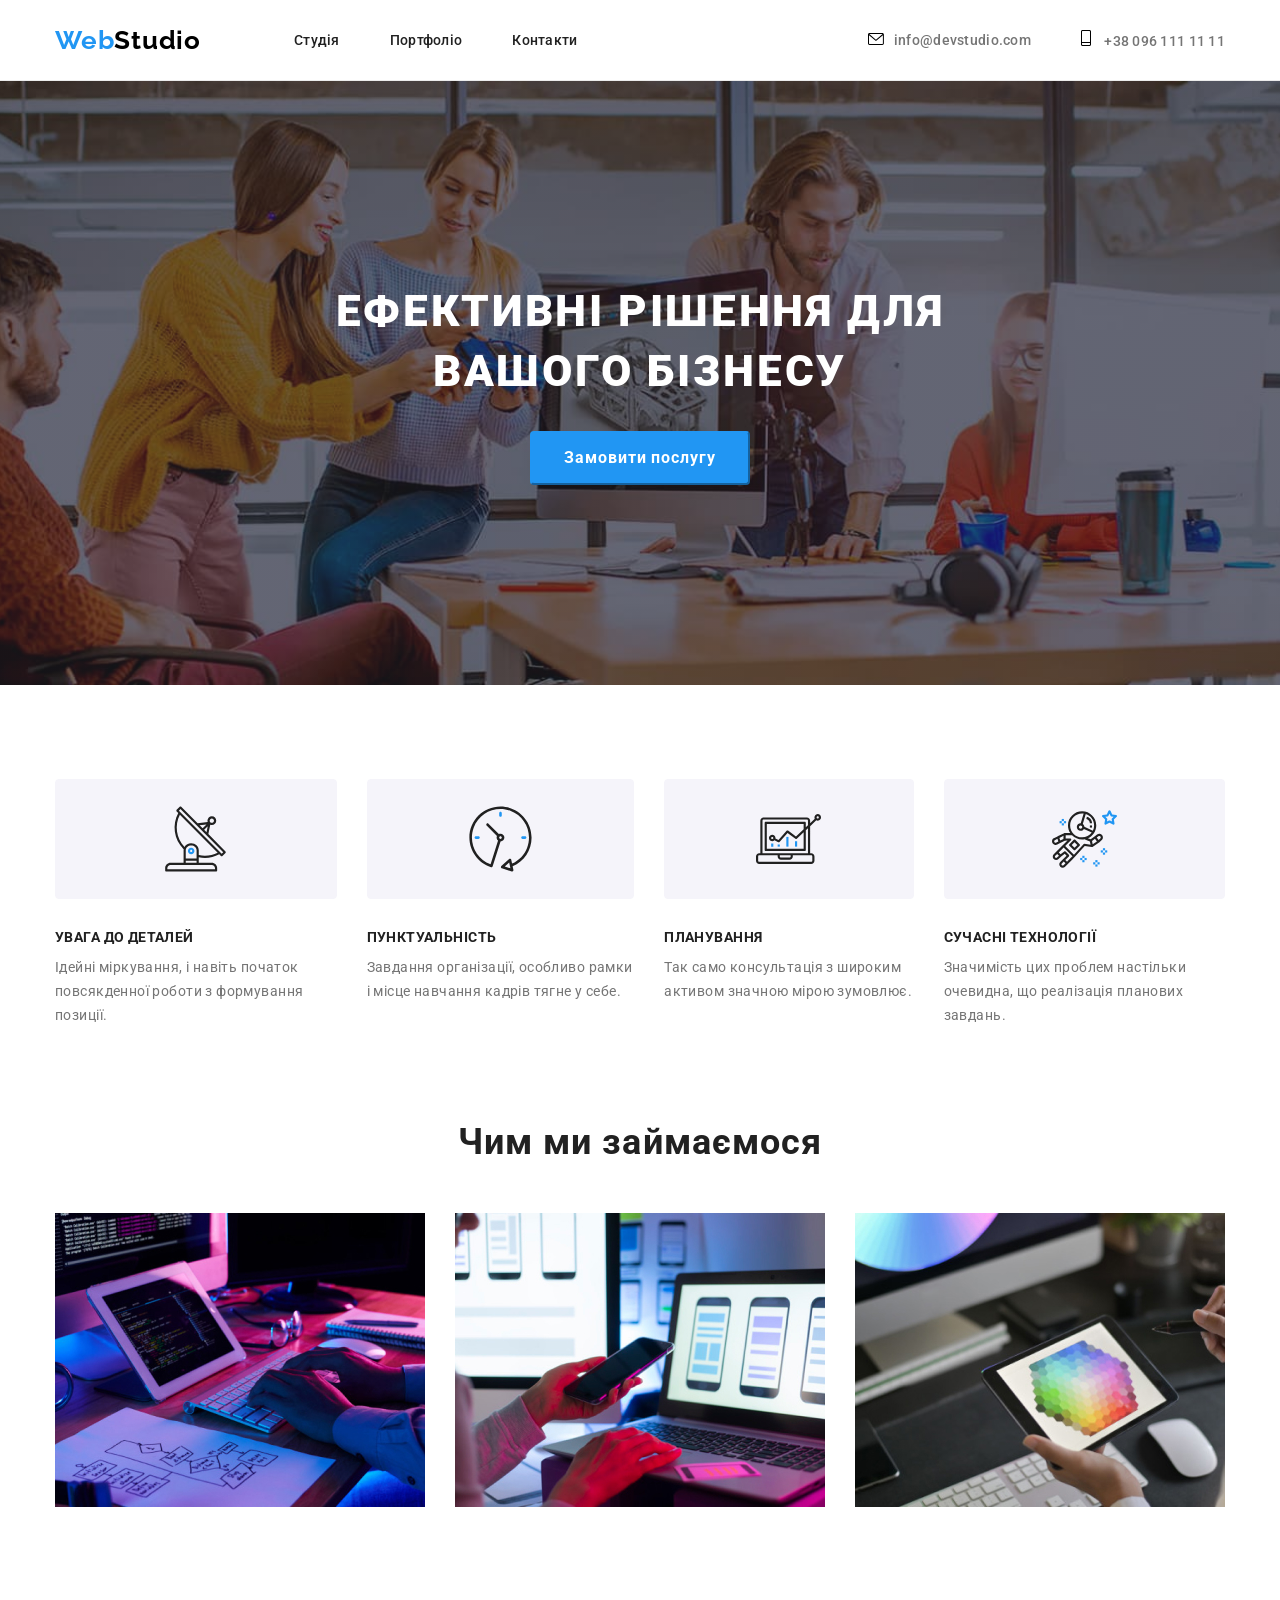
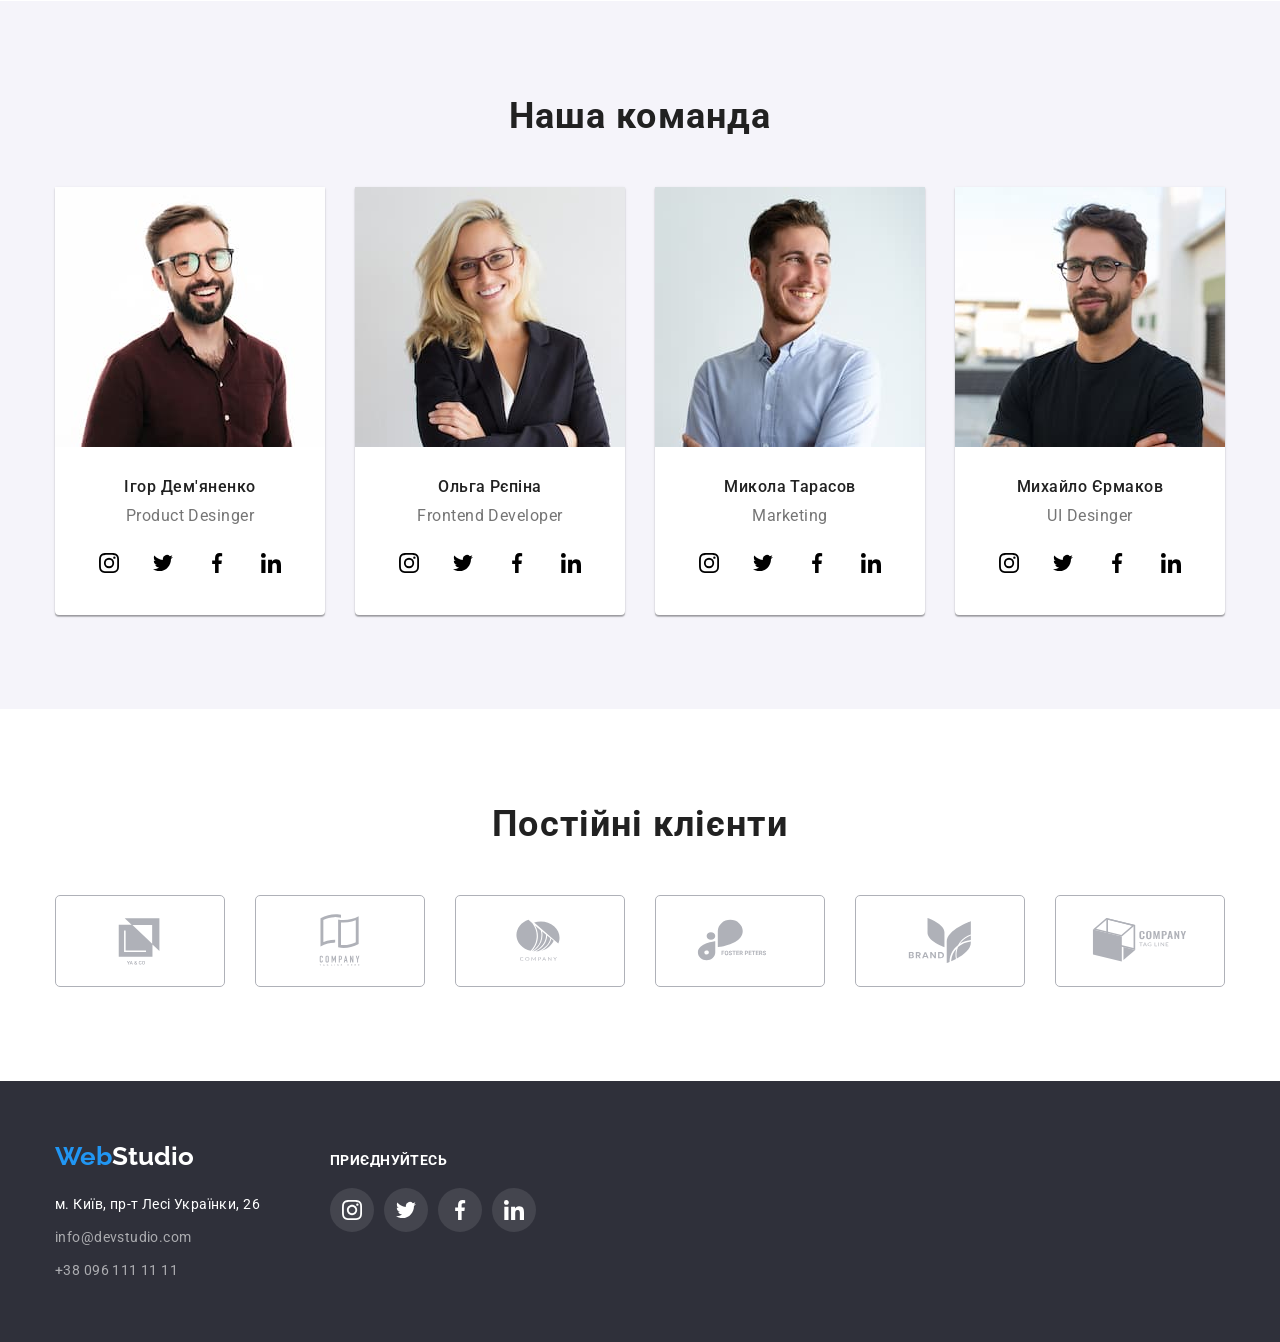
==== index.html @ 2a54b980 "goit-markup-hw-04" ====
<!DOCTYPE html>
<html lang="uk">
  <head>
    <meta charset="UTF-8" />
    <meta http-equiv="X-UA-Compatible" content="IE=edge" />
    <meta name="viewport" content="width=device-width, initial-scale=1.0" />
    <title>WebStudio</title>
    <link
      rel="stylesheet"
      href="https://cdnjs.cloudflare.com/ajax/libs/modern-normalize/1.1.0/modern-normalize.min.css"
    />
    <link rel="stylesheet" href="./css/styles.css" />
    <link rel="preconnect" href="https://fonts.googleapis.com" />
    <link rel="preconnect" href="https://fonts.gstatic.com" crossorigin />
    <link rel="preconnect" href="https://fonts.googleapis.com" />
    <link rel="preconnect" href="https://fonts.gstatic.com" crossorigin />
    <link
      href="https://fonts.googleapis.com/css2?family=Raleway:wght@700&display=swap"
      rel="stylesheet"
    />
    <link
      href="https://fonts.googleapis.com/css2?family=Roboto:wght@400;500;700;900&display=swap"
      rel="stylesheet"
    />
  </head>
  <body class="body-idx">
    <header class="header">
      <div class="container header-container">
        <nav class="flex-content">
          <!--Header-->
          <a href="./index.html" lang="en" class="webstudio">
            <span style="color: #2196f3">Web</span
            ><span style="color: black">Studio</span>
          </a>
          <ul class="header-menu">
            <li>
              <a href="./index.html" class="navigation"> Студія </a>
            </li>
            <li>
              <a href="./portfolio.html" class="navigation"> Портфоліо </a>
            </li>

            <li>
              <a href="#" class="navigation"> Контакти </a>
            </li>
          </ul>
        </nav>
        <ul class="header-address">
          <li >
            <a href="meilto:info@devstudio.com" class="navigation-address-mail">               
              <svg class="icon-nav-mail" width="16" height="12">
                <use href="./images/icons.svg#icon-envelope">
                </use>
              </svg>info@devstudio.com</a>
          </li>
          <li >
            <a href="tel:+380961111111" class="navigation-address-phone"
              > <svg class="icon-nav-phone" width="10" height="16">
                <use href="./images/icons.svg#icon-Vector">
                </use>
              </svg>
              +38 096 111 11 11</a
            >
          </li>
        </ul>
      </div>
    </header>

    <main>
      <!--Main-->

      <section class="section-main">
        <div class="container">
          <h1 class="hero-title">ЕФЕКТИВНІ РІШЕННЯ ДЛЯ ВАШОГО БІЗНЕСУ</h1>
          <button type="button" class="button">Замовити послугу</button>
        </div>
      </section>

      <section class="section-flex">
        <div class="container">
          <h2 style="display: none">Переваги</h2>
          <ul class="main-menu">
            <li>
              <div class="advances-link" > 
                <svg class="advances-item" width="65px" height="70px" >
                <use href="./images/icons.svg#icon-antenna-1">
                </use>
              </svg>
            </div> 
              <h3 class="section-title">УВАГА ДО ДЕТАЛЕЙ</h3>
              <p class="section-text">
                Ідейні міркування, і навіть початок повсякденної роботи з
                формування позиції.
              </p>
            </li>

            <li>
              <div class="advances-link" > 
                <svg class="advances-item" width="65px" height="70px" >
                <use href="./images/icons.svg#icon-clock-1">
                </use>
              </svg>
            </div> 
              <h3 class="section-title">ПУНКТУАЛЬНІСТЬ</h3>
              <p class="section-text">
                Завдання організації, особливо рамки і місце навчання кадрів
                тягне у себе.
              </p>
            </li>

            <li>
              <div class="advances-link" > 
                <svg class="advances-item" width="65px" height="70px" >
                <use href="./images/icons.svg#icon-diagram-1">
                </use>
              </svg>
            </div> 
              <h3 class="section-title">ПЛАНУВАННЯ</h3>
              <p class="section-text">
                Так само консультація з широким активом значною мірою зумовлює.
              </p>
            </li>
            <li>
              <div class="advances-link" > 
                <svg class="advances-item" width="65px" height="70px" >
                <use href="./images/icons.svg#icon-astronaut-1">
                </use>
              </svg>
            </div> 
              <h3 class="section-title">СУЧАСНІ ТЕХНОЛОГІЇ</h3>
              <p class="section-text">
                Значимість цих проблем настільки очевидна, що реалізація
                планових завдань.
              </p>
            </li>
          </ul>
        </div>
      </section>
      <section class="section-content">
        <div class="container">
          <h2 class="section-content-title">Чим ми займаємося</h2>
          <ul class="flex-images">
            <li>
              <img src="./images/planshet.jpg" alt="Photo" />
            </li>

            <li>
              <img src="./images/book.jpg" alt="Photo" />
            </li>

            <li>
              <img src="./images/planshet2.jpg" alt="Photo" />
            </li>
          </ul>
        </div>
      </section>
      <section class="section">
        <div class="container">
          <!--OurTeam-->

          <h2 class="section-team-title">Наша команда</h2>
          <ul class="team-menu">
            <li class="box-card">
              <img src="./images/igor.jpg" alt="Photo" />
              <h3 class="card-name">Ігор Дем'яненко</h3>
              <p class="work-name">Product Desinger</p>
              <ul class="box-icon-list">
                <li class="boxcard-icon-team">
                  <a href="" class="boxcard-link" >
                <svg class="boxcard-icon" width="20" height="20">
                  <use href="./images/icons.svg#icon-instagram">
                  </use>
                </svg>
              </a>
                </li>
               
              <li class="boxcard-icon-team">
                <a href="" class="boxcard-link">
                <svg class="boxcard-icon" width="20" height="20">
                  <use href="./images/icons.svg#icon-twitter"></use>
                </svg>
              </a>
            </li>
            <li class="boxcard-icon-team">
  
              <a href="" class="boxcard-link">
                <svg class="boxcard-icon" width="20" height="20">
                  <use href="./images/icons.svg#icon-facebook"></use>
                </svg>
              </a>
            </li>
            <li class="boxcard-icon-team">
  
              <a href="" class="boxcard-link">
                <svg class="boxcard-icon" width="20" height="20">
                  <use href="./images/icons.svg#icon-linkedin"></use>
                </svg>
              </a>
            </li>
          </ul>
            </li>
            

            <li class="box-card">
              <img src="./images/olga.jpg" alt="Photo" />
              <h3 class="card-name">Ольга Рєпіна</h3>
              <p class="work-name">Frontend Developer</p>
              <ul class="box-icon-list">
                <li class="boxcard-icon-team">
                  <a href="" class="boxcard-link" >
                <svg class="boxcard-icon" width="20" height="20">
                  <use href="./images/icons.svg#icon-instagram">
                  </use>
                </svg>
              </a>
                </li>
               
              <li class="boxcard-icon-team">
                <a href="" class="boxcard-link">
                <svg class="boxcard-icon" width="20" height="20">
                  <use href="./images/icons.svg#icon-twitter"></use>
                </svg>
              </a>
            </li>
            <li class="boxcard-icon-team">
  
              <a href="" class="boxcard-link">
                <svg class="boxcard-icon" width="20" height="20">
                  <use href="./images/icons.svg#icon-facebook"></use>
                </svg>
              </a>
            </li>
            <li class="boxcard-icon-team">
  
              <a href="" class="boxcard-link">
                <svg class="boxcard-icon" width="20" height="20">
                  <use href="./images/icons.svg#icon-linkedin"></use>
                </svg>
              </a>
            </li>
          </ul>
            </li>

            <li class="box-card">
              <img src="./images/mikola.jpg" alt="Photo" />
              <h3 class="card-name">Микола Тарасов</h3>
              <p class="work-name">Marketing</p>
              <ul class="box-icon-list">
                <li class="boxcard-icon-team">
                  <a href="" class="boxcard-link" >
                <svg class="boxcard-icon" width="20" height="20">
                  <use href="./images/icons.svg#icon-instagram">
                  </use>
                </svg>
              </a>
                </li>
               
              <li class="boxcard-icon-team">
                <a href="" class="boxcard-link">
                <svg class="boxcard-icon" width="20" height="20">
                  <use href="./images/icons.svg#icon-twitter"></use>
                </svg>
              </a>
            </li>
            <li class="boxcard-icon-team">
  
              <a href="" class="boxcard-link">
                <svg class="boxcard-icon" width="20" height="20">
                  <use href="./images/icons.svg#icon-facebook"></use>
                </svg>
              </a>
            </li>
            <li class="boxcard-icon-team">
  
              <a href="" class="boxcard-link">
                <svg class="boxcard-icon" width="20" height="20">
                  <use href="./images/icons.svg#icon-linkedin"></use>
                </svg>
              </a>
            </li>
          </ul>
            </li>
            <li class="box-card">
              <img src="./images/misha.jpg" alt="Photo" />
              <h3 class="card-name">Михайло Єрмаков</h3>
              <p class="work-name">UI Desinger</p>
            <ul class="box-icon-list">
              <li class="boxcard-icon-team">
                <a href="" class="boxcard-link" >
              <svg class="boxcard-icon" width="20" height="20">
                <use href="./images/icons.svg#icon-instagram">
                </use>
              </svg>
            </a>
              </li>
             
            <li class="boxcard-icon-team">
              <a href="" class="boxcard-link">
              <svg class="boxcard-icon" width="20" height="20">
                <use href="./images/icons.svg#icon-twitter"></use>
              </svg>
            </a>
          </li>
          <li class="boxcard-icon-team">

            <a href="" class="boxcard-link">
              <svg class="boxcard-icon" width="20" height="20">
                <use href="./images/icons.svg#icon-facebook"></use>
              </svg>
            </a>
          </li>
          <li class="boxcard-icon-team">

            <a href="" class="boxcard-link">
              <svg class="boxcard-icon" width="20" height="20">
                <use href="./images/icons.svg#icon-linkedin"></use>
              </svg>
            </a>
          </li>
        </ul>
            </li>
          
          </ul>
        </div>
      </section>
      <section class="section-logo">
        <div class="container" >
          <h3 class="clients-title"> Постійні клієнти</h3>
          <ul class="clients-list">
            <li class="clients-item">
              <a class="clients-link" > 
              <svg class="clients-logo" width="106px" height="60px" >
              <use href="./images/icons.svg#icon-Logo1">
              </use>
            </svg>
          </a> 
          </li>
            <li class="clients-item"><a class="clients-link"> 
              <svg class="clients-logo" width="106px" height="60px" >
              <use href="./images/icons.svg#icon-Logo2">
              </use>
            </svg></a> </li>
            <li class="clients-item"><a class="clients-link">
              <svg class="clients-logo" width="106px" height="60px" >
              <use href="./images/icons.svg#icon-logo3">
              </use>
            </svg> </a> </li>
            <li class="clients-item"><a class="clients-link">
              <svg class="clients-logo" width="106px" height="60px" >
              <use href="./images/icons.svg#icon-Logo4">
              </use>
            </svg></a> </li>
            <li class="clients-item"><a class="clients-link"> 
              <svg class="clients-logo" width="106px" height="60px" >
              <use href="./images/icons.svg#icon-logo5">
              </use>
            </svg></a> </li>
            <li class="clients-item"><a class="clients-link">
              <svg class="clients-logo" width="106px" height="60px" >
              <use href="./images/icons.svg#icon-logo6">
              </use>
            </svg> </a> </li>
          </ul>
        </div>
      </section>
    </main>
    <footer class="footer">
      <div class="container footer-box">
        <div>
        <a href="./index.html" lang="en" class="webstudio-footer">
          <span style="color: #2196f3">Web</span
          ><span style="color: #ffffff">Studio</span>
        </a>
        <address>
          <ul class="container-footer-address">
            <li class="footer-li">
              <a href="м.Київ,пр-тЛесіУкраїнки,26">
                <span class="address-footer"
                  >м. Київ, пр-т Лесі Українки, 26</span
                >
              </a>
            </li>
            <li class="footer-li">
              <a href="meilto:info@devstudio.com">
                <span class="footer-address">info@devstudio.com</span>
              </a>
            </li>
            <li class="footer-li">
              <a href="tel:+380961111111">
                <span class="footer-address">+38 096 111 11 11</span>
              </a>
            </li>
          </ul>
      
        </div>
        <div class="container-net">
          <p class="net-title">Приєднуйтесь</p>
          <ul class="net-list">
            <li class="net-item">
              <a href="" class="net-link">
                <svg class="net-icon" width="20" height="20">
                  <use href="./images/icons.svg#icon-instagram-f"></use>
                </svg>
              </a>
            </li>
            <li class="net-item">
              <a href="" class="net-link">
                <svg class="net-icon" width="20" height="20"> 
                  <use href="./images/icons.svg#icon-twitter"></use>
                </svg>
              </a>
            </li>
            <li class="net-item">
              <a href="" class="net-link">
                <svg class="net-icon" width="20" height="20">
                  <use href="./images/icons.svg#icon-facebook"></use>
                </svg>
              </a>
            </li>
            <li class="net-item">
              <a href="" class="net-link">
                <svg class="net-icon" width="20" height="20">
                  <use href="./images/icons.svg#icon-linkedin"></use></svg>
                </a>
            </li>
          </ul>
        </div>
      </div>
      
        
    </address>
    </footer>
  </body>
</html>
---- css/styles.css ----
* {
  list-style-type: none;
}
* {
  text-decoration: none;
}
* {
  margin: 0;
  padding: 0;
}
h1 {
  margin: 0;
}
h2 {
  margin: 0;
}
h3 {
  margin: 0;
}
h4 {
  margin: 0;
}

ul {
  margin: 0;
}

p {
  margin: 0;
}

.body-idx {
  width: 100%;
  max-width: 1600px;
  background-color: #ffffff;
  font-family: "Roboto";
}

.header {
  border-bottom: 1px solid #ececec;
}

.container {
  width: 100%;
  max-width: 1200px;
  margin: 0 auto;
  padding: 0 15px;
}
.header-container {
  display: flex;
  align-items: center;
}

.flex-content {
  display: flex;
  align-items: center;
  gap: 93px;
}
.webstudio {
  font-family: "Raleway";
  font-style: normal;
  font-weight: 700;
  font-size: 26px;
  line-height: 31px;
  letter-spacing: 0.03em;
}

.header-menu {
  display: flex;
  gap: 50px;
}

.navigation {
  font-family: inherit;
  font-style: normal;
  font-weight: 500;
  font-size: 14px;
  line-height: 16px;
  letter-spacing: 0.02em;
  color: #212121;
  padding: 32px 0;
  display: block;
}

.navigation:hover{
  color: #2196f3;
}

.header-address {
  display: flex;
  align-items: center;
  justify-content: center;
  gap: 50px;
  margin-left: auto;
}

.icon-nav-mail {
  margin-right: 10px;
}

.icon-nav-phone {
  margin-right: 10px;
}

.navigation-address-phone {
  font-style: normal;
  font-weight: 500;
  font-size: 14px;
  line-height: 16px;
  letter-spacing: 0.02em;
  color: #757575;
  padding: 32px 0;
  align-items: center;
}

.navigation-address-phone:hover {
  color: #2196f3;
  fill: #2196f3;
}

.navigation-address-mail {
  font-style: normal;
  font-weight: 500;
  font-size: 14px;
  line-height: 16px;
  letter-spacing: 0.02em;
  color: #757575;
  padding: 32px 0;
  align-items: center;
}

.navigation-address-mail:hover {
  color: #2196f3;
  fill: #2196f3;
}

.section-main {
  margin: 0 auto;
  padding: 200px 0;
  background-image: linear-gradient(#2f303a66, #2f303a66),
    url(../images/Img.jpg);
  background-repeat: no-repeat;
  background-position: center;
  background-size: cover;
}

.section-flex {
  padding-top: 94px;
  padding-bottom: 0;
  margin-bottom: 0;
  margin: 0 auto;
}

.hero-title {
  width: 696px;
  font-style: normal;
  font-weight: 900;
  font-size: 44px;
  line-height: 60px;
  text-align: center;
  letter-spacing: 0.06em;
  color: #ffffff;
  margin: 0 auto 30px;
}

.button {
  font-weight: 700;
  font-size: 16px;
  line-height: 30px;
  display: block;
  align-items: center;
  text-align: center;
  letter-spacing: 0.06em;
  border-radius: 4px;
  border-color: #2196f3;
  background-color: #2196f3;
  color: #ffffff;
  padding: 10px 32px;
  margin: 0 auto;
}

.button:hover {
  cursor: pointer;
  box-shadow: 0px 4px 4px rgba(0, 0, 0, 0.15);
  border-color: #ffffff;
}

.main-menu {
  display: flex;
  gap: 30px;
  text-align: start;
  flex-grow: 1;
}
.advances-link {
  margin-bottom: 30px;
  width: 100%;
  height: 120px;
  border: 1px solid #f5f4fa;
  border-radius: 4px;
  display: flex;
  align-items: center;
  justify-content: center;
  background-color: #f5f4fa;
}

.section-title {
  font-family: "Roboto";
  font-style: normal;
  font-weight: 700;
  font-size: 14px;
  line-height: 16px;
  letter-spacing: 0.03em;
  text-transform: uppercase;
  margin-bottom: 10px;
  color: #212121;
}

.section-text {
  font-weight: 400;
  font-size: 14px;
  line-height: 24px;

  letter-spacing: 0.03em;

  color: #757575;
}

.section-content {
  padding: 94px 0;
  margin: 0 auto;
  text-align: center;
}

.section-content-title {
  font-family: "Roboto";
  font-style: normal;
  font-weight: 700;
  font-size: 36px;
  line-height: 42px;
  letter-spacing: 0.03em;
  margin-bottom: 50px;
  color: #212121;
}
.flex-container-content {
  display: flex;
}

img {
  display: block;
  max-width: 100%;
  height: auto;
}
.flex-images {
  display: flex;
  align-items: flex-start;
  gap: 30px;
}

.section {
  margin: 0 auto;
  background-color: #f5f4fa;
  padding: 94px 0;
}

.section-team-title {
  font-weight: 700;
  font-size: 36px;
  line-height: 42px;
  text-align: center;
  letter-spacing: 0.03em;
  margin-bottom: 50px;
  color: #212121;
}

.team-menu {
  display: flex;
  gap: 30px;
  text-align: center;
}
.box-card {
  background: #ffffff;
  box-shadow: 0px 1px 3px rgba(0, 0, 0, 0.12), 0px 1px 1px rgba(0, 0, 0, 0.14),
    0px 2px 1px rgba(0, 0, 0, 0.2);
  border-radius: 0px 0px 4px 4px;
}
.card-name {
  font-weight: 500;
  font-size: 16px;
  line-height: 19px;
  text-align: center;
  letter-spacing: 0.03em;
  color: #212121;
  padding-top: 30px;
  margin-bottom: 10px;
}
.work-name {
  font-weight: 400;
  font-size: 16px;
  line-height: 19px;
  text-align: center;
  letter-spacing: 0.03em;
  color: #757575;
  text-decoration: none;
  margin-bottom: 16px;
}


.box-icon-list{
  display: flex;
  justify-content: center;
  gap: 10px;
}


.boxcard-link {
  width: 44px; 
  height: 44px; 
  fill: afb1b8; 
  display: flex; 
  justify-content: center; 
  align-items: center; 
  border-radius: 50%; 
  margin-bottom: 30px;
}

.boxcard-link:hover {
  fill: #ffffff;
  background-color: #2196f3;
}

.boxcard-icon-team:hover {
  background-color: #2196f3;
  cursor: pointer;
}

.boxcard-icon-team:hover .boxcard-link {
  fill: #ffffff;
}

.section-logo {
  padding: 94px 0;
}

.clients-title {
  margin-bottom: 50px;
  justify-content: center;
  align-items: center;
  display: flex;
  font-weight: 700;
  font-size: 36px;
  line-height: 42px;
  text-align: center;
  letter-spacing: 0.03em;
  color: #212121;
}

.clients-list {
  display: flex;
  gap: 30px;
}

.clients-item {
  width: 170px;
  height: 92px;
}

.clients-link {
  width: 100%;
  height: 92px;
  border: 1px solid #afb1b8;
  border-radius: 5px;
  display: flex;
  align-items: center;
  justify-content: center;
}

.clients-link:hover {
  border-color: #2196f3;
  cursor: pointer;
}

.clients-logo {
  align-items: center;
  justify-content: center;
  display: flex;
  fill: #afb1b8;
}
.clients-logo:hover {
  fill: #2196f3;
}

.clients-link:hover .clients-logo {
  color: #2196f3;
  fill: #2196f3;
}

.footer {
  padding: 60px 0;
  background: #2f303a;
}

.webstudio-footer {
  font-family: "Raleway";
  font-style: normal;
  font-weight: 700;
  font-size: 26px;
  line-height: 31px;
  margin-top: 0;
  margin-bottom: 20px;
  display: inline-block;
}

.footer-li {
  margin-bottom: 9px;
}

.footer-li:last-child {
  margin-bottom: 0;
}

.address-footer {
  font-family: "Roboto";
  font-style: normal;
  font-weight: 400;
  font-size: 14px;
  line-height: 24px;
  letter-spacing: 0.03em;
  color: #ffffff;
}

.address-footer:hover {
  color: #2196f3;
}

.footer-address {
  font-family: "Roboto";
  font-style: normal;
  font-weight: 400;
  font-size: 14px;
  line-height: 24px;
  letter-spacing: 0.03em;
  color: rgba(255, 255, 255, 0.6);
}

.footer-address:hover {
  color: #2196f3;
}

.footer-box {
  display: flex;
  gap: 70px;
  align-items: baseline;
  text-align: start;
}

.net-title {
  margin-bottom: 20px;
  font-weight: 700;
  font-size: 14px;
  line-height: 16px;
  letter-spacing: 0.03em;
  text-transform: uppercase;
  font-family: "Roboto";
  font-style: normal;
  color: #ffffff;
  text-align: left;
}

.net-list {
  display: flex;
  justify-content: center;
  gap: 10px;
}

.net-link {
  width: 44px;
  height: 44px;
  display: flex;
  align-items: center;
  justify-content: center;
  background-color: rgba(255, 255, 255, 0.1);
  border-radius: 50%;
}

.net-link:hover {
  cursor: pointer;
  background-color: #2196f3;
}

.net-icon {
  width: 20px;
  height: 20px;
  fill: #ffffff;
}

/*PORTFOLIO CSS*/

.section-portfolio {
  padding: 94px 0;
  width: 100%;
  max-width: 1600px;
  margin: 0 auto;
  background: #ffffff;
}

.container-portfolio {
  width: 100%;
  max-width: 1200px;
  margin: 0 auto;
  padding: 0 15px;
}

.hero-portfolio {
  background-color: #ffffff;
  font-family: "Roboto";
  font-style: normal;
}

.container-portfolio {
  background-color: #ffffff;
}

.flex-nav-menu {
  display: flex;
  gap: 8px;
  justify-content: center;
  margin-bottom: 50px;
}

.button-portfolio {
  font-family: Roboto;
  font-size: 16px;
  font-weight: 500;
  line-height: 26px;
  letter-spacing: 0.03em;
  text-align: center;
  color: #212121;
  display: block;
  padding: 6px 22px 6px 22px;
  border-color: #f5f4fa;
  border-radius: 4px;
  background-color: #f5f4fa;
  border: 0;
  cursor: pointer;
}

.button-portfolio:hover {
  background-color: #2196f3;
  color: #ffffff;
  box-shadow: 0px 3px 1px 0px #0000001a;
}

.element-menu {
  display: flex;
  flex-wrap: wrap;
  gap: 30px;
}

.element-img {
  display: block;
}
.element-img:hover {
  box-shadow: 1px 4px 6px 0px #00000029;
}

.div-img {
  padding: 20px 24px;
  border: 1px solid #eeeeee;
  border-top: none;
}

.main-title-portfolio {
  color: #212121;
  font-weight: 700;
  font-size: 18px;
  line-height: 36px;
  margin-bottom: 4px;
}

.main-p-portfolio {
  font-family: "Roboto";
  font-style: normal;
  font-weight: 400;
  font-size: 16px;
  line-height: 30px;
  color: #757575;
}
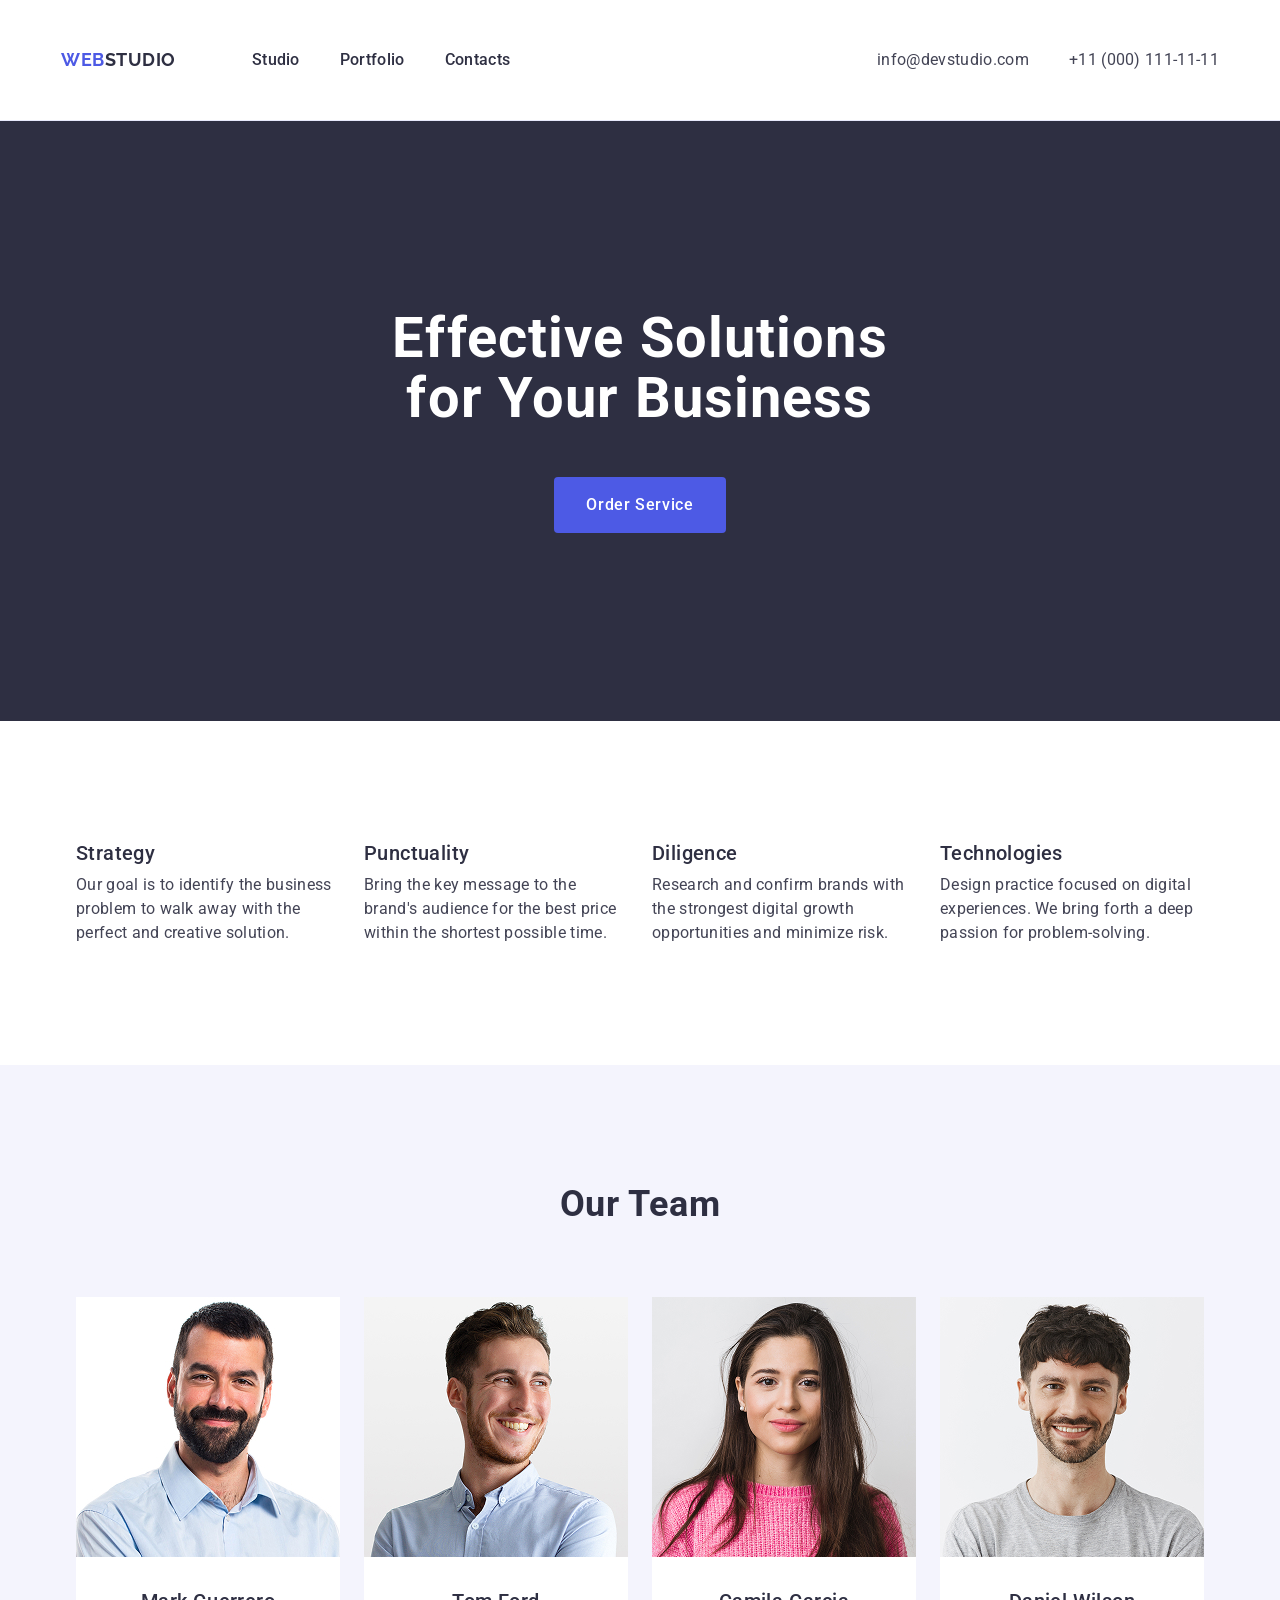
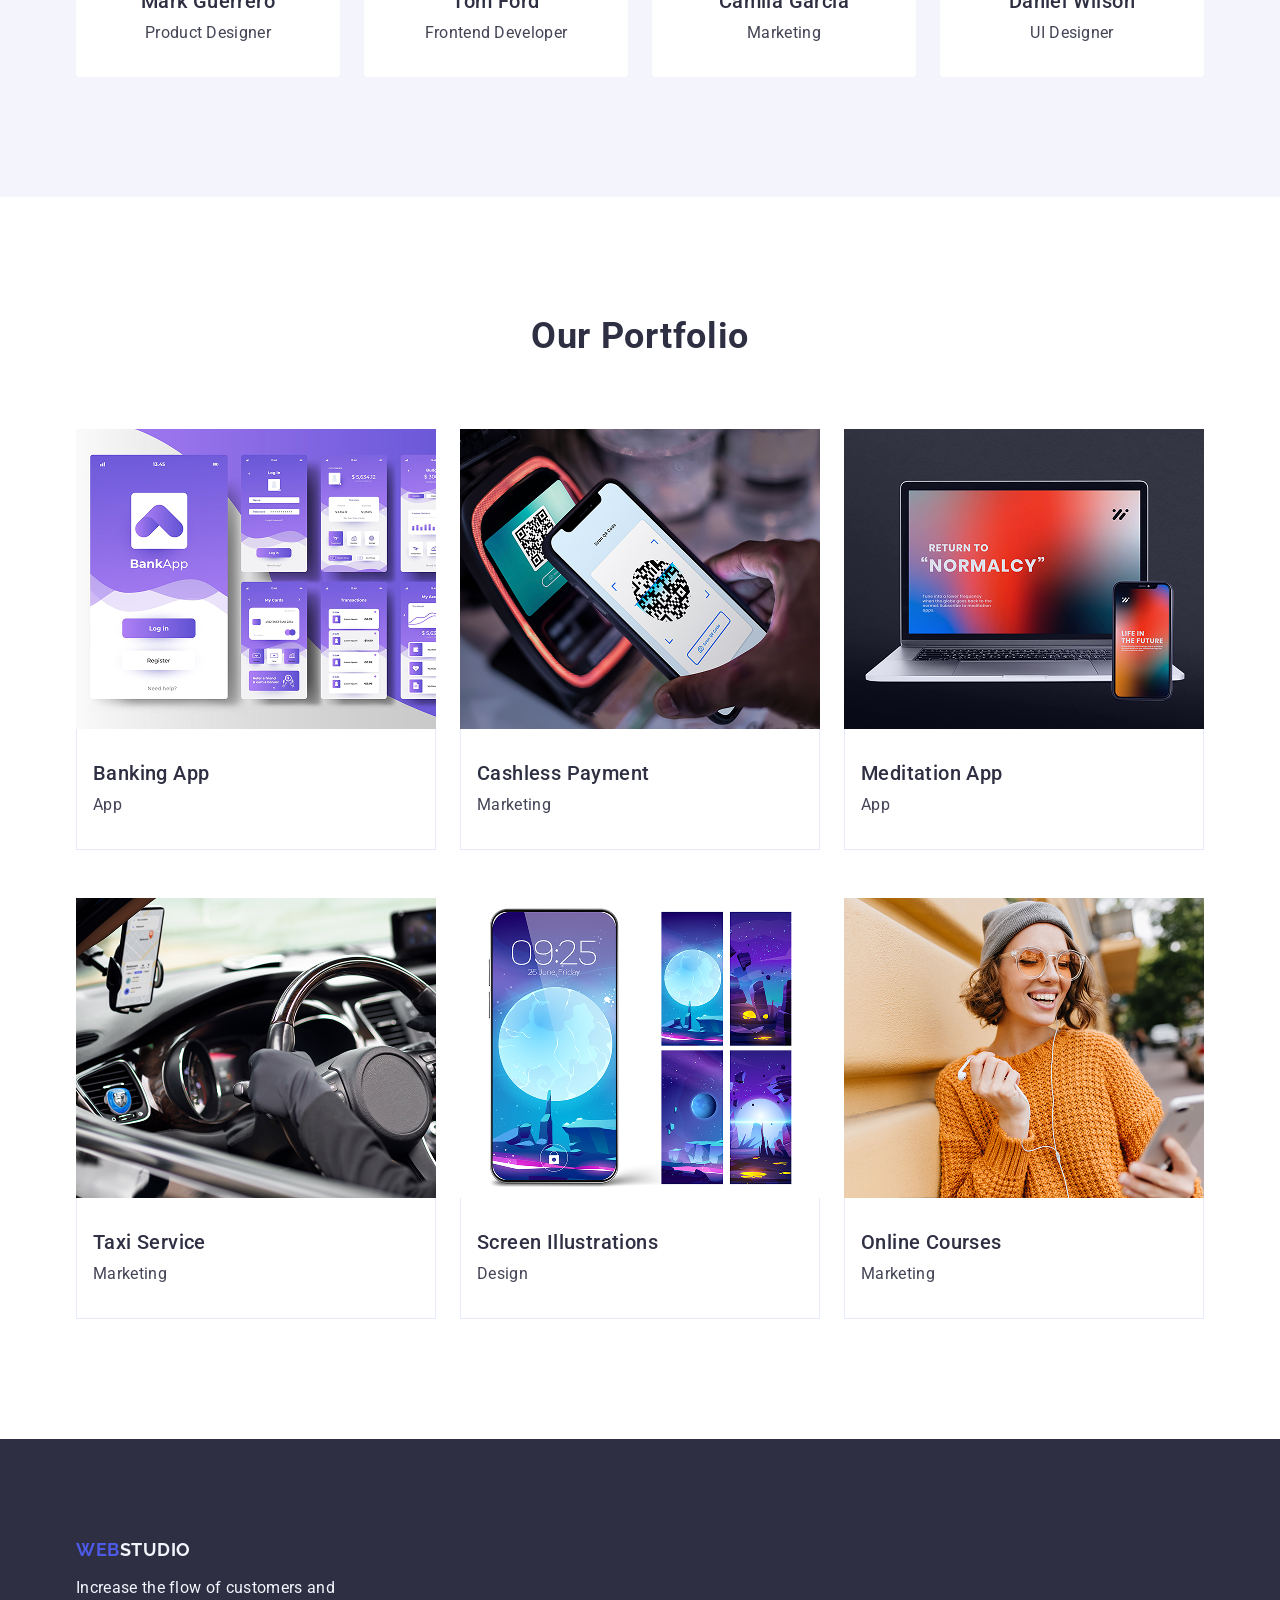
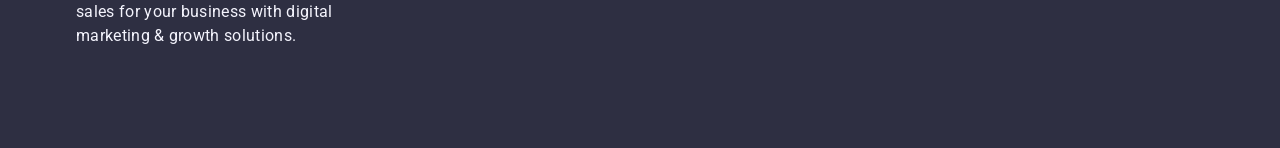
==== commit 466a2aef: "goit-markup-hw-04" ====
--- a/index.html
+++ b/index.html
@@ -1,434 +1,268 @@
-<!DOCTYPE html>
-<html lang="uk">
+<!doctype html>
+<html lang="en">
   <head>
     <meta charset="UTF-8" />
-    <meta http-equiv="X-UA-Compatible" content="IE=edge" />
     <meta name="viewport" content="width=device-width, initial-scale=1.0" />
-    <title>WebStudio</title>
-    <link
-      rel="stylesheet"
-      href="https://cdnjs.cloudflare.com/ajax/libs/modern-normalize/1.1.0/modern-normalize.min.css"
-    />
-    <link rel="stylesheet" href="./css/styles.css" />
-    <link rel="preconnect" href="https://fonts.googleapis.com" />
-    <link rel="preconnect" href="https://fonts.gstatic.com" crossorigin />
+    <title>Document</title>
     <link rel="preconnect" href="https://fonts.googleapis.com" />
     <link rel="preconnect" href="https://fonts.gstatic.com" crossorigin />
     <link
-      href="https://fonts.googleapis.com/css2?family=Raleway:wght@700&display=swap"
+      href="https://fonts.googleapis.com/css2?family=Raleway:ital,wght@0,100..900;1,100..900&family=Roboto:ital,wght@0,100..900;1,100..900&display=swap"
       rel="stylesheet"
     />
     <link
-      href="https://fonts.googleapis.com/css2?family=Roboto:wght@400;500;700;900&display=swap"
       rel="stylesheet"
+      href="https://cdnjs.cloudflare.com/ajax/libs/modern-normalize/3.0.1/modern-normalize.min.css"
+      integrity="sha512-q6WgHqiHlKyOqslT/lgBgodhd03Wp4BEqKeW6nNtlOY4quzyG3VoQKFrieaCeSnuVseNKRGpGeDU3qPmabCANg=="
+      crossorigin="anonymous"
+      referrerpolicy="no-referrer"
     />
+    <link rel="stylesheet" href="./css/styles.css" />
   </head>
-  <body class="body-idx">
+
+  <body>
     <header class="header">
-      <div class="container header-container">
-        <nav class="flex-content">
-          <!--Header-->
-          <a href="./index.html" lang="en" class="webstudio">
-            <span style="color: #2196f3">Web</span
-            ><span style="color: black">Studio</span>
-          </a>
-          <ul class="header-menu">
-            <li>
-              <a href="./index.html" class="navigation"> Студія </a>
-            </li>
-            <li>
-              <a href="./portfolio.html" class="navigation"> Портфоліо </a>
-            </li>
-
-            <li>
-              <a href="#" class="navigation"> Контакти </a>
-            </li>
-          </ul>
-        </nav>
-        <ul class="header-address">
-          <li >
-            <a href="meilto:info@devstudio.com" class="navigation-address-mail">               
-              <svg class="icon-nav-mail" width="16" height="12">
-                <use href="./images/icons.svg#icon-envelope">
-                </use>
-              </svg>info@devstudio.com</a>
-          </li>
-          <li >
-            <a href="tel:+380961111111" class="navigation-address-phone"
-              > <svg class="icon-nav-phone" width="10" height="16">
-                <use href="./images/icons.svg#icon-Vector">
-                </use>
-              </svg>
-              +38 096 111 11 11</a
+    <div class="container header-container">
+        <a class="logo-link" href="./index.html"
+        ><span class="accent">Web</span>Studio</a
+      >
+      <nav class="nav-link">
+        <ul class="nav-list">
+          <li>
+            <a class="nav-list-item" href="#">Studio</a>
+          </li>
+          <li>
+            <a class="nav-list-item" href="#">Portfolio</a>
+          </li>
+          <li>
+            <a class="nav-list-item" href="#">Contacts</a>
+          </li>
+        </ul>
+      </nav>
+
+      <address class="address-link">
+        <ul class="address-list">
+          <li>
+            <a class="address-list-item" href="mailto:info@devstudio.com"
+              >info@devstudio.com</a
             >
           </li>
-        </ul>
+          <li>
+            <a class="address-list-item" href="tel:+110001111111"
+              >+11 (000) 111-11-11</a
+            >
+          </li>
+        </ul>
+      </address>
+    </div>
+    </header>
+
+    <main>
+      <!-- #Section 1 Banner Hero-->
+      <section class="hero-section">
+        <div class="container hero-container ">
+          <h1 class="hero-title">Effective Solutions for Your Business</h1>
+        <button class="hero-button" type="button">Order Service</button>
+        </div>
+      </section>
+      <!-- #endSection 1 Banner Hero-->
+
+      <!-- #Section 2 Our Features -->
+      <section class="features section">
+        <div class="container">
+          <h2 class="features-title visually-hidden">Our Features</h2>
+        <ul class="features-list">
+          <li class="features-list-item">
+            <h3 class="features-list-title">Strategy</h3>
+            <p class="features-list-text">
+              Our goal is to identify the business problem to walk away with the
+              perfect and creative solution.
+            </p>
+          </li>
+          <li class="features-list-item">
+            <h3 class="features-list-title">Punctuality</h3>
+            <p class="features-list-text">
+              Bring the key message to the brand's audience for the best price
+              within the shortest possible time.
+            </p>
+          </li>
+          <li class="features-list-item">
+            <h3 class="features-list-title">Diligence</h3>
+            <p class="features-list-text">
+              Research and confirm brands with the strongest digital growth
+              opportunities and minimize risk.
+            </p>
+          </li>
+          <li class="features-list-item">
+            <h3 class="features-list-title">Technologies</h3>
+            <p class="features-list-text">
+              Design practice focused on digital experiences. We bring forth a
+              deep passion for problem-solving.
+            </p>
+          </li>
+        </ul>
+        </div>
+        
+      </section>
+      <!-- #endSection 2 Our Features -->
+
+      <!-- #Section 3 Our Team -->
+      <section class="team section">
+        <div class="container">
+          <h2 class="team-title">Our Team</h2>
+        <ul class="team-list">
+          <li class="team-list-item">
+            <img
+              src="./images/MakrGuerrero.jpg"
+              alt="Photo Mark Guerrero"
+              height="260"
+              width="264"
+            />
+            <div class="content-team">
+             <h3 class="team-card-title">Mark Guerrero</h3>
+            <p class="team-card-text">Product Designer</p>
+            </div>
+            
+          </li>
+          <li class="team-list-item">
+            <img
+              src="./images/TomFor.jpg"
+              alt="Photo Tom Ford"
+              height="260"
+              width="264"
+            />
+            <div class="content-team">
+              <h3 class="team-card-title">Tom Ford</h3>
+            <p class="team-card-text">Frontend Developer</p>
+            </div>
+          </li>
+          <li class="team-list-item">
+            <img
+              src="./images/CamilaGarcia.jpg"
+              alt="Photo Camila Garcia"
+              height="260"
+              width="264"
+            />
+           <div class="content-team">
+             <h3 class="team-card-title">Camila Garcia</h3>
+            <p class="team-card-text">Marketing</p>
+           </div>
+          </li>
+          <li class="team-list-item">
+            <img
+              src="./images/danielWilson.jpg"
+              alt="Photo Daniel Wilson"
+              height="260"
+              width="264"
+            />
+            <div class="content-team">
+              <h3 class="team-card-title">Daniel Wilson</h3>
+            <p class="team-card-text">UI Designer</p>
+            </div>
+            
+          </li>
+        </ul>
+        </div>
+        
+      </section>
+      <!-- #endSection 3 Our Team -->
+
+      <!-- Section Our Portfolio-->
+      <section class="portfolio section">
+       <div class="container">
+         <h2 class="portfolio-title">Our Portfolio</h2>
+        <ul class="portfolio-list">
+          <li class="portfolio-list-item">
+            <img
+              src="./images/ourportfolio/bankingapp.jpg"
+              alt="Banking App"
+              width="360"
+            />
+           <div class="portfolio-content">
+         <h3 class="portfolio-list-title">Banking App</h3>
+            <p class="portfolio-list-text">App</p>
+           </div>
+             
+          
+           
+          </li>
+          <li class="portfolio-list-item">
+           
+            <img
+              src="./images/ourportfolio/CashlessPayment.jpg"
+              alt="Cashless Payment"
+              width="360"
+              
+            />
+             <div class="portfolio-content">
+              <h3 class="portfolio-list-title">Cashless Payment</h3>
+             <p class="portfolio-list-text">Marketing</p>
+            </div>
+          </li>
+          <li class="portfolio-list-item">
+            <img
+              src="./images/ourportfolio/MeditationApp.jpg"
+              alt="Meditation App"
+              width="360"
+            />
+            <div class="portfolio-content">
+              <h3 class="portfolio-list-title">Meditation App</h3>
+            <p class="portfolio-list-text">App</p>
+            </div>
+          </li>
+               <li class="portfolio-list-item">
+            <img
+              src="./images/ourportfolio/TaxiService.jpg"
+              alt="Taxi Service"
+              width="360"
+            />
+           <div class="portfolio-content">
+             <h3 class="portfolio-list-title">Taxi Service</h3>
+            <p class="portfolio-list-text">Marketing</p>
+           </div>
+          </li>
+          <li class="portfolio-list-item">
+            <img
+              src="./images/ourportfolio/ScreenIllustrations.jpg"
+              alt="Screen Illustrations"
+              width="360"
+            />
+            <div class="portfolio-content">
+              <h3 class="portfolio-list-title">Screen Illustrations</h3>
+            <p class="portfolio-list-text">Design</p>
+            </div>
+          </li>
+          <li class="portfolio-list-item">
+            <img
+              src="./images/ourportfolio/OnlineCourses.jpg"
+              alt="Online Courses"
+              width="360"
+            />
+            <div class="portfolio-content">
+              <h3 class="portfolio-list-title">Online Courses</h3>
+            <p class="portfolio-list-text">Marketing</p>
+            </div>
+          </li>
+        </ul>
+    
+       </div>
+      </section>
+      <!-- #endSection Our Portfolio -->
+    </main>
+
+    <footer class="footer">
+     
+       
+      <div class="container">
+        <a class="footer-logo-link" href="./index.html"
+        ><span class="accent">Web</span>Studio</a
+      >
+      <p class="footer-text">
+        Increase the flow of customers and sales for your business with digital
+        marketing & growth solutions.
+      </p>
       </div>
-    </header>
-
-    <main>
-      <!--Main-->
-
-      <section class="section-main">
-        <div class="container">
-          <h1 class="hero-title">ЕФЕКТИВНІ РІШЕННЯ ДЛЯ ВАШОГО БІЗНЕСУ</h1>
-          <button type="button" class="button">Замовити послугу</button>
-        </div>
-      </section>
-
-      <section class="section-flex">
-        <div class="container">
-          <h2 style="display: none">Переваги</h2>
-          <ul class="main-menu">
-            <li>
-              <div class="advances-link" > 
-                <svg class="advances-item" width="65px" height="70px" >
-                <use href="./images/icons.svg#icon-antenna-1">
-                </use>
-              </svg>
-            </div> 
-              <h3 class="section-title">УВАГА ДО ДЕТАЛЕЙ</h3>
-              <p class="section-text">
-                Ідейні міркування, і навіть початок повсякденної роботи з
-                формування позиції.
-              </p>
-            </li>
-
-            <li>
-              <div class="advances-link" > 
-                <svg class="advances-item" width="65px" height="70px" >
-                <use href="./images/icons.svg#icon-clock-1">
-                </use>
-              </svg>
-            </div> 
-              <h3 class="section-title">ПУНКТУАЛЬНІСТЬ</h3>
-              <p class="section-text">
-                Завдання організації, особливо рамки і місце навчання кадрів
-                тягне у себе.
-              </p>
-            </li>
-
-            <li>
-              <div class="advances-link" > 
-                <svg class="advances-item" width="65px" height="70px" >
-                <use href="./images/icons.svg#icon-diagram-1">
-                </use>
-              </svg>
-            </div> 
-              <h3 class="section-title">ПЛАНУВАННЯ</h3>
-              <p class="section-text">
-                Так само консультація з широким активом значною мірою зумовлює.
-              </p>
-            </li>
-            <li>
-              <div class="advances-link" > 
-                <svg class="advances-item" width="65px" height="70px" >
-                <use href="./images/icons.svg#icon-astronaut-1">
-                </use>
-              </svg>
-            </div> 
-              <h3 class="section-title">СУЧАСНІ ТЕХНОЛОГІЇ</h3>
-              <p class="section-text">
-                Значимість цих проблем настільки очевидна, що реалізація
-                планових завдань.
-              </p>
-            </li>
-          </ul>
-        </div>
-      </section>
-      <section class="section-content">
-        <div class="container">
-          <h2 class="section-content-title">Чим ми займаємося</h2>
-          <ul class="flex-images">
-            <li>
-              <img src="./images/planshet.jpg" alt="Photo" />
-            </li>
-
-            <li>
-              <img src="./images/book.jpg" alt="Photo" />
-            </li>
-
-            <li>
-              <img src="./images/planshet2.jpg" alt="Photo" />
-            </li>
-          </ul>
-        </div>
-      </section>
-      <section class="section">
-        <div class="container">
-          <!--OurTeam-->
-
-          <h2 class="section-team-title">Наша команда</h2>
-          <ul class="team-menu">
-            <li class="box-card">
-              <img src="./images/igor.jpg" alt="Photo" />
-              <h3 class="card-name">Ігор Дем'яненко</h3>
-              <p class="work-name">Product Desinger</p>
-              <ul class="box-icon-list">
-                <li class="boxcard-icon-team">
-                  <a href="" class="boxcard-link" >
-                <svg class="boxcard-icon" width="20" height="20">
-                  <use href="./images/icons.svg#icon-instagram">
-                  </use>
-                </svg>
-              </a>
-                </li>
-               
-              <li class="boxcard-icon-team">
-                <a href="" class="boxcard-link">
-                <svg class="boxcard-icon" width="20" height="20">
-                  <use href="./images/icons.svg#icon-twitter"></use>
-                </svg>
-              </a>
-            </li>
-            <li class="boxcard-icon-team">
-  
-              <a href="" class="boxcard-link">
-                <svg class="boxcard-icon" width="20" height="20">
-                  <use href="./images/icons.svg#icon-facebook"></use>
-                </svg>
-              </a>
-            </li>
-            <li class="boxcard-icon-team">
-  
-              <a href="" class="boxcard-link">
-                <svg class="boxcard-icon" width="20" height="20">
-                  <use href="./images/icons.svg#icon-linkedin"></use>
-                </svg>
-              </a>
-            </li>
-          </ul>
-            </li>
-            
-
-            <li class="box-card">
-              <img src="./images/olga.jpg" alt="Photo" />
-              <h3 class="card-name">Ольга Рєпіна</h3>
-              <p class="work-name">Frontend Developer</p>
-              <ul class="box-icon-list">
-                <li class="boxcard-icon-team">
-                  <a href="" class="boxcard-link" >
-                <svg class="boxcard-icon" width="20" height="20">
-                  <use href="./images/icons.svg#icon-instagram">
-                  </use>
-                </svg>
-              </a>
-                </li>
-               
-              <li class="boxcard-icon-team">
-                <a href="" class="boxcard-link">
-                <svg class="boxcard-icon" width="20" height="20">
-                  <use href="./images/icons.svg#icon-twitter"></use>
-                </svg>
-              </a>
-            </li>
-            <li class="boxcard-icon-team">
-  
-              <a href="" class="boxcard-link">
-                <svg class="boxcard-icon" width="20" height="20">
-                  <use href="./images/icons.svg#icon-facebook"></use>
-                </svg>
-              </a>
-            </li>
-            <li class="boxcard-icon-team">
-  
-              <a href="" class="boxcard-link">
-                <svg class="boxcard-icon" width="20" height="20">
-                  <use href="./images/icons.svg#icon-linkedin"></use>
-                </svg>
-              </a>
-            </li>
-          </ul>
-            </li>
-
-            <li class="box-card">
-              <img src="./images/mikola.jpg" alt="Photo" />
-              <h3 class="card-name">Микола Тарасов</h3>
-              <p class="work-name">Marketing</p>
-              <ul class="box-icon-list">
-                <li class="boxcard-icon-team">
-                  <a href="" class="boxcard-link" >
-                <svg class="boxcard-icon" width="20" height="20">
-                  <use href="./images/icons.svg#icon-instagram">
-                  </use>
-                </svg>
-              </a>
-                </li>
-               
-              <li class="boxcard-icon-team">
-                <a href="" class="boxcard-link">
-                <svg class="boxcard-icon" width="20" height="20">
-                  <use href="./images/icons.svg#icon-twitter"></use>
-                </svg>
-              </a>
-            </li>
-            <li class="boxcard-icon-team">
-  
-              <a href="" class="boxcard-link">
-                <svg class="boxcard-icon" width="20" height="20">
-                  <use href="./images/icons.svg#icon-facebook"></use>
-                </svg>
-              </a>
-            </li>
-            <li class="boxcard-icon-team">
-  
-              <a href="" class="boxcard-link">
-                <svg class="boxcard-icon" width="20" height="20">
-                  <use href="./images/icons.svg#icon-linkedin"></use>
-                </svg>
-              </a>
-            </li>
-          </ul>
-            </li>
-            <li class="box-card">
-              <img src="./images/misha.jpg" alt="Photo" />
-              <h3 class="card-name">Михайло Єрмаков</h3>
-              <p class="work-name">UI Desinger</p>
-            <ul class="box-icon-list">
-              <li class="boxcard-icon-team">
-                <a href="" class="boxcard-link" >
-              <svg class="boxcard-icon" width="20" height="20">
-                <use href="./images/icons.svg#icon-instagram">
-                </use>
-              </svg>
-            </a>
-              </li>
-             
-            <li class="boxcard-icon-team">
-              <a href="" class="boxcard-link">
-              <svg class="boxcard-icon" width="20" height="20">
-                <use href="./images/icons.svg#icon-twitter"></use>
-              </svg>
-            </a>
-          </li>
-          <li class="boxcard-icon-team">
-
-            <a href="" class="boxcard-link">
-              <svg class="boxcard-icon" width="20" height="20">
-                <use href="./images/icons.svg#icon-facebook"></use>
-              </svg>
-            </a>
-          </li>
-          <li class="boxcard-icon-team">
-
-            <a href="" class="boxcard-link">
-              <svg class="boxcard-icon" width="20" height="20">
-                <use href="./images/icons.svg#icon-linkedin"></use>
-              </svg>
-            </a>
-          </li>
-        </ul>
-            </li>
-          
-          </ul>
-        </div>
-      </section>
-      <section class="section-logo">
-        <div class="container" >
-          <h3 class="clients-title"> Постійні клієнти</h3>
-          <ul class="clients-list">
-            <li class="clients-item">
-              <a class="clients-link" > 
-              <svg class="clients-logo" width="106px" height="60px" >
-              <use href="./images/icons.svg#icon-Logo1">
-              </use>
-            </svg>
-          </a> 
-          </li>
-            <li class="clients-item"><a class="clients-link"> 
-              <svg class="clients-logo" width="106px" height="60px" >
-              <use href="./images/icons.svg#icon-Logo2">
-              </use>
-            </svg></a> </li>
-            <li class="clients-item"><a class="clients-link">
-              <svg class="clients-logo" width="106px" height="60px" >
-              <use href="./images/icons.svg#icon-logo3">
-              </use>
-            </svg> </a> </li>
-            <li class="clients-item"><a class="clients-link">
-              <svg class="clients-logo" width="106px" height="60px" >
-              <use href="./images/icons.svg#icon-Logo4">
-              </use>
-            </svg></a> </li>
-            <li class="clients-item"><a class="clients-link"> 
-              <svg class="clients-logo" width="106px" height="60px" >
-              <use href="./images/icons.svg#icon-logo5">
-              </use>
-            </svg></a> </li>
-            <li class="clients-item"><a class="clients-link">
-              <svg class="clients-logo" width="106px" height="60px" >
-              <use href="./images/icons.svg#icon-logo6">
-              </use>
-            </svg> </a> </li>
-          </ul>
-        </div>
-      </section>
-    </main>
-    <footer class="footer">
-      <div class="container footer-box">
-        <div>
-        <a href="./index.html" lang="en" class="webstudio-footer">
-          <span style="color: #2196f3">Web</span
-          ><span style="color: #ffffff">Studio</span>
-        </a>
-        <address>
-          <ul class="container-footer-address">
-            <li class="footer-li">
-              <a href="м.Київ,пр-тЛесіУкраїнки,26">
-                <span class="address-footer"
-                  >м. Київ, пр-т Лесі Українки, 26</span
-                >
-              </a>
-            </li>
-            <li class="footer-li">
-              <a href="meilto:info@devstudio.com">
-                <span class="footer-address">info@devstudio.com</span>
-              </a>
-            </li>
-            <li class="footer-li">
-              <a href="tel:+380961111111">
-                <span class="footer-address">+38 096 111 11 11</span>
-              </a>
-            </li>
-          </ul>
-      
-        </div>
-        <div class="container-net">
-          <p class="net-title">Приєднуйтесь</p>
-          <ul class="net-list">
-            <li class="net-item">
-              <a href="" class="net-link">
-                <svg class="net-icon" width="20" height="20">
-                  <use href="./images/icons.svg#icon-instagram-f"></use>
-                </svg>
-              </a>
-            </li>
-            <li class="net-item">
-              <a href="" class="net-link">
-                <svg class="net-icon" width="20" height="20"> 
-                  <use href="./images/icons.svg#icon-twitter"></use>
-                </svg>
-              </a>
-            </li>
-            <li class="net-item">
-              <a href="" class="net-link">
-                <svg class="net-icon" width="20" height="20">
-                  <use href="./images/icons.svg#icon-facebook"></use>
-                </svg>
-              </a>
-            </li>
-            <li class="net-item">
-              <a href="" class="net-link">
-                <svg class="net-icon" width="20" height="20">
-                  <use href="./images/icons.svg#icon-linkedin"></use></svg>
-                </a>
-            </li>
-          </ul>
-        </div>
-      </div>
-      
-        
-    </address>
+     
     </footer>
   </body>
 </html>
--- a/css/styles.css
+++ b/css/styles.css
@@ -1,587 +1,439 @@
-* {
-  list-style-type: none;
-}
-* {
-  text-decoration: none;
-}
-* {
+/* 1111 */
+:root {
+  --Primary-Brand: #4d5ae5;
+  --primary-title: #2e2f42;
+  --primary-text: #434455;
+}
+
+*,
+*::before,
+*::after {
+  box-sizing: border-box;
+}
+
+body {
+  font-family: "Roboto", sans-serif;
+  background-color: #ffffff;
   margin: 0;
-  padding: 0;
-}
-h1 {
-  margin: 0;
-}
-h2 {
-  margin: 0;
-}
-h3 {
-  margin: 0;
-}
-h4 {
-  margin: 0;
-}
-
-ul {
-  margin: 0;
-}
-
-p {
-  margin: 0;
-}
-
-.body-idx {
-  width: 100%;
-  max-width: 1600px;
-  background-color: #ffffff;
-  font-family: "Roboto";
-}
-
-.header {
-  border-bottom: 1px solid #ececec;
-}
-
-.container {
-  width: 100%;
-  max-width: 1200px;
-  margin: 0 auto;
-  padding: 0 15px;
-}
-.header-container {
-  display: flex;
-  align-items: center;
-}
-
-.flex-content {
-  display: flex;
-  align-items: center;
-  gap: 93px;
-}
-.webstudio {
-  font-family: "Raleway";
-  font-style: normal;
-  font-weight: 700;
-  font-size: 26px;
-  line-height: 31px;
-  letter-spacing: 0.03em;
-}
-
-.header-menu {
-  display: flex;
-  gap: 50px;
-}
-
-.navigation {
-  font-family: inherit;
-  font-style: normal;
-  font-weight: 500;
-  font-size: 14px;
-  line-height: 16px;
-  letter-spacing: 0.02em;
-  color: #212121;
-  padding: 32px 0;
-  display: block;
-}
-
-.navigation:hover{
-  color: #2196f3;
-}
-
-.header-address {
-  display: flex;
-  align-items: center;
-  justify-content: center;
-  gap: 50px;
-  margin-left: auto;
-}
-
-.icon-nav-mail {
-  margin-right: 10px;
-}
-
-.icon-nav-phone {
-  margin-right: 10px;
-}
-
-.navigation-address-phone {
-  font-style: normal;
-  font-weight: 500;
-  font-size: 14px;
-  line-height: 16px;
-  letter-spacing: 0.02em;
-  color: #757575;
-  padding: 32px 0;
-  align-items: center;
-}
-
-.navigation-address-phone:hover {
-  color: #2196f3;
-  fill: #2196f3;
-}
-
-.navigation-address-mail {
-  font-style: normal;
-  font-weight: 500;
-  font-size: 14px;
-  line-height: 16px;
-  letter-spacing: 0.02em;
-  color: #757575;
-  padding: 32px 0;
-  align-items: center;
-}
-
-.navigation-address-mail:hover {
-  color: #2196f3;
-  fill: #2196f3;
-}
-
-.section-main {
-  margin: 0 auto;
-  padding: 200px 0;
-  background-image: linear-gradient(#2f303a66, #2f303a66),
-    url(../images/Img.jpg);
-  background-repeat: no-repeat;
-  background-position: center;
-  background-size: cover;
-}
-
-.section-flex {
-  padding-top: 94px;
-  padding-bottom: 0;
-  margin-bottom: 0;
-  margin: 0 auto;
-}
-
-.hero-title {
-  width: 696px;
-  font-style: normal;
-  font-weight: 900;
-  font-size: 44px;
-  line-height: 60px;
-  text-align: center;
-  letter-spacing: 0.06em;
-  color: #ffffff;
-  margin: 0 auto 30px;
-}
-
-.button {
-  font-weight: 700;
-  font-size: 16px;
-  line-height: 30px;
-  display: block;
-  align-items: center;
-  text-align: center;
-  letter-spacing: 0.06em;
-  border-radius: 4px;
-  border-color: #2196f3;
-  background-color: #2196f3;
-  color: #ffffff;
-  padding: 10px 32px;
-  margin: 0 auto;
-}
-
-.button:hover {
-  cursor: pointer;
-  box-shadow: 0px 4px 4px rgba(0, 0, 0, 0.15);
-  border-color: #ffffff;
-}
-
-.main-menu {
-  display: flex;
-  gap: 30px;
-  text-align: start;
-  flex-grow: 1;
-}
-.advances-link {
-  margin-bottom: 30px;
-  width: 100%;
-  height: 120px;
-  border: 1px solid #f5f4fa;
-  border-radius: 4px;
-  display: flex;
-  align-items: center;
-  justify-content: center;
-  background-color: #f5f4fa;
-}
-
-.section-title {
-  font-family: "Roboto";
-  font-style: normal;
-  font-weight: 700;
-  font-size: 14px;
-  line-height: 16px;
-  letter-spacing: 0.03em;
-  text-transform: uppercase;
-  margin-bottom: 10px;
-  color: #212121;
-}
-
-.section-text {
-  font-weight: 400;
-  font-size: 14px;
-  line-height: 24px;
-
-  letter-spacing: 0.03em;
-
-  color: #757575;
-}
-
-.section-content {
-  padding: 94px 0;
-  margin: 0 auto;
-  text-align: center;
-}
-
-.section-content-title {
-  font-family: "Roboto";
-  font-style: normal;
-  font-weight: 700;
-  font-size: 36px;
-  line-height: 42px;
-  letter-spacing: 0.03em;
-  margin-bottom: 50px;
-  color: #212121;
-}
-.flex-container-content {
-  display: flex;
-}
+  color: var(--primary-text);
+}
+
 
 img {
   display: block;
   max-width: 100%;
-  height: auto;
-}
-.flex-images {
-  display: flex;
-  align-items: flex-start;
-  gap: 30px;
+}
+
+ul {
+  list-style-type: none;
+  margin: 0;
+  padding-left: 0;
+}
+
+h1 {
+  margin: 0;
+}
+
+h2,
+h3,
+h4,
+h5,
+h6 {
+  color: var(--primary-title);
+  margin: 0;
+}
+
+p {
+  color: var(--primary-text);
+  margin: 0;
+}
+
+a {
+  font-family: inherit;
+  padding: 0;
+  text-decoration: none;
+  color: var(--primary-title)
+}
+
+button {
+  font-family: inherit;
+  border: none;
+}
+
+address {
+  font-style: normal;
 }
 
 .section {
+  padding: 120px 0;
+}
+
+.container {
+  max-width: 1158px;
   margin: 0 auto;
-  background-color: #f5f4fa;
-  padding: 94px 0;
-}
-
-.section-team-title {
-  font-weight: 700;
-  font-size: 36px;
-  line-height: 42px;
-  text-align: center;
-  letter-spacing: 0.03em;
-  margin-bottom: 50px;
-  color: #212121;
-}
-
-.team-menu {
-  display: flex;
-  gap: 30px;
-  text-align: center;
-}
-.box-card {
-  background: #ffffff;
-  box-shadow: 0px 1px 3px rgba(0, 0, 0, 0.12), 0px 1px 1px rgba(0, 0, 0, 0.14),
-    0px 2px 1px rgba(0, 0, 0, 0.2);
-  border-radius: 0px 0px 4px 4px;
-}
-.card-name {
-  font-weight: 500;
-  font-size: 16px;
-  line-height: 19px;
-  text-align: center;
-  letter-spacing: 0.03em;
-  color: #212121;
-  padding-top: 30px;
-  margin-bottom: 10px;
-}
-.work-name {
-  font-weight: 400;
-  font-size: 16px;
-  line-height: 19px;
-  text-align: center;
-  letter-spacing: 0.03em;
-  color: #757575;
-  text-decoration: none;
-  margin-bottom: 16px;
-}
-
-
-.box-icon-list{
-  display: flex;
-  justify-content: center;
-  gap: 10px;
-}
-
-
-.boxcard-link {
-  width: 44px; 
-  height: 44px; 
-  fill: afb1b8; 
-  display: flex; 
-  justify-content: center; 
-  align-items: center; 
-  border-radius: 50%; 
-  margin-bottom: 30px;
-}
-
-.boxcard-link:hover {
-  fill: #ffffff;
-  background-color: #2196f3;
-}
-
-.boxcard-icon-team:hover {
-  background-color: #2196f3;
-  cursor: pointer;
-}
-
-.boxcard-icon-team:hover .boxcard-link {
-  fill: #ffffff;
-}
-
-.section-logo {
-  padding: 94px 0;
-}
-
-.clients-title {
-  margin-bottom: 50px;
-  justify-content: center;
+  padding: 0 15px;
+
+}
+
+.header-container {
+  display: flex;
   align-items: center;
-  display: flex;
-  font-weight: 700;
-  font-size: 36px;
-  line-height: 42px;
-  text-align: center;
-  letter-spacing: 0.03em;
-  color: #212121;
-}
-
-.clients-list {
-  display: flex;
-  gap: 30px;
-}
-
-.clients-item {
-  width: 170px;
-  height: 92px;
-}
-
-.clients-link {
-  width: 100%;
-  height: 92px;
-  border: 1px solid #afb1b8;
-  border-radius: 5px;
-  display: flex;
-  align-items: center;
-  justify-content: center;
-}
-
-.clients-link:hover {
-  border-color: #2196f3;
-  cursor: pointer;
-}
-
-.clients-logo {
-  align-items: center;
-  justify-content: center;
-  display: flex;
-  fill: #afb1b8;
-}
-.clients-logo:hover {
-  fill: #2196f3;
-}
-
-.clients-link:hover .clients-logo {
-  color: #2196f3;
-  fill: #2196f3;
-}
-
-.footer {
-  padding: 60px 0;
-  background: #2f303a;
-}
-
-.webstudio-footer {
-  font-family: "Raleway";
-  font-style: normal;
-  font-weight: 700;
-  font-size: 26px;
-  line-height: 31px;
-  margin-top: 0;
-  margin-bottom: 20px;
-  display: inline-block;
-}
-
-.footer-li {
-  margin-bottom: 9px;
-}
-
-.footer-li:last-child {
-  margin-bottom: 0;
-}
-
-.address-footer {
-  font-family: "Roboto";
-  font-style: normal;
-  font-weight: 400;
-  font-size: 14px;
-  line-height: 24px;
-  letter-spacing: 0.03em;
-  color: #ffffff;
-}
-
-.address-footer:hover {
-  color: #2196f3;
-}
-
-.footer-address {
-  font-family: "Roboto";
-  font-style: normal;
-  font-weight: 400;
-  font-size: 14px;
-  line-height: 24px;
-  letter-spacing: 0.03em;
-  color: rgba(255, 255, 255, 0.6);
-}
-
-.footer-address:hover {
-  color: #2196f3;
-}
-
-.footer-box {
-  display: flex;
-  gap: 70px;
-  align-items: baseline;
-  text-align: start;
-}
-
-.net-title {
-  margin-bottom: 20px;
-  font-weight: 700;
-  font-size: 14px;
-  line-height: 16px;
+  gap: 76px;
+  padding: 24px 0;
+}
+
+.visually-hidden {
+  position: absolute;
+  width: 1px;
+  height: 1px;
+  margin: -1px;
+  border: 0;
+  padding: 0;
+  white-space: nowrap;
+  clip-path: inset(100%);
+  clip: rect(0 0 0 0);
+  overflow: hidden;
+}
+
+
+/* end1111 */
+
+/* header */
+.header {
+  border-bottom: 1px solid #E7E9FC;
+}
+
+
+.logo-link {
+  font-family: "Raleway", sans-serif;
+  font-weight: 700;
+  font-size: 18px;
+  line-height: 1.17;
   letter-spacing: 0.03em;
   text-transform: uppercase;
-  font-family: "Roboto";
+  color: var(--primary-title);
+
+
+}
+
+.accent {
+  font-family: "Raleway", sans-serif;
+  font-weight: 700;
+  font-size: 18px;
+  line-height: 1.17;
+  letter-spacing: 0.03em;
+  text-transform: uppercase;
+  color: var(--Primary-Brand);
+}
+
+.nav-link {
+  display: flex;
+  justify-content: space-between;
+  flex-grow: 1;
+
+}
+
+.nav-list {
+  display: flex;
+  gap: 40px;
+  font-weight: 500;
+  font-size: 16px;
+  line-height: 1.5;
+  letter-spacing: 0.02em;
+}
+
+.nav-list-item {
+  display: block;
+  padding: 24px 0;
+  font-weight: 500;
+  font-size: 16px;
+  line-height: 1.5;
+  letter-spacing: 0.02em;
+  
+}
+
+.nav-list-item:hover,
+.nav-list-item:focus {
+  color: #404bbf;
+}
+
+
+.address-link {
+  margin-left: auto;
+}
+
+.address-list {
+  display: flex;
+    gap: 40px;
+  justify-content: end;
+  font-weight: 400;
+  font-size: 16px;
+  line-height: 1.5;
+  letter-spacing: 0.02em;
+
+
+
+}
+
+.address-list-item {
+  display: block;
+  padding: 24px 0;
+  font-weight: 400;
+  font-size: 16px;
   font-style: normal;
+  line-height: 1.5;
+  letter-spacing: 0.02em;
+  color: #434455;
+}
+
+.address-list-item:hover,
+.address-list-item:focus {
+  color: #404bbf;
+}
+
+/* header */
+
+/* hero-section */
+
+.hero-section {
+  padding: 188px 0;
+  background-color: var(--primary-title);
   color: #ffffff;
+}
+
+.hero-container {
+  display: flex;
+  flex-direction: column;
+  align-items: center;
+}
+
+.hero-title {
+  width: 496px;
+  font-weight: 700;
+  font-size: 56px;
+  line-height: 1.07;
+  letter-spacing: 0.02em;
+  text-align: center;
+  margin-bottom: 48px;
+
+}
+
+.hero-button {
+  padding: 16px 32px;
+  font-weight: 500;
+  font-size: 16px;
+  line-height: 1.5;
+  letter-spacing: 0.04em;
+  background-color: var(--Primary-Brand);
+  color: #ffffff;
+  cursor: pointer;
+  border-radius: 4px;
+
+
+}
+
+.hero-button:hover,
+.hero-button:focus {
+  background-color: #404bbf;
+}
+
+/* hero-section */
+
+/* Our Features */
+.features {}
+
+.features-title {
+  font-weight: 700;
+  font-size: 36px;
+  line-height: 1.1;
+  letter-spacing: 0.02em;
+  text-align: center;
+}
+
+
+
+.features-list {
+  display: flex;
+  gap: 24px;
+}
+
+.features-list-item {
+  width: 264px;
+}
+
+.features-list-title {
+  margin-bottom: 8px;
+  font-weight: 500;
+  font-size: 20px;
+  line-height: 1.2;
+  letter-spacing: 0.02em;
   text-align: left;
 }
 
-.net-list {
-  display: flex;
-  justify-content: center;
-  gap: 10px;
-}
-
-.net-link {
-  width: 44px;
-  height: 44px;
-  display: flex;
-  align-items: center;
-  justify-content: center;
-  background-color: rgba(255, 255, 255, 0.1);
-  border-radius: 50%;
-}
-
-.net-link:hover {
-  cursor: pointer;
-  background-color: #2196f3;
-}
-
-.net-icon {
-  width: 20px;
-  height: 20px;
-  fill: #ffffff;
-}
-
-/*PORTFOLIO CSS*/
-
-.section-portfolio {
-  padding: 94px 0;
-  width: 100%;
-  max-width: 1600px;
-  margin: 0 auto;
-  background: #ffffff;
-}
-
-.container-portfolio {
-  width: 100%;
-  max-width: 1200px;
-  margin: 0 auto;
-  padding: 0 15px;
-}
-
-.hero-portfolio {
+.features-list-text {
+  font-weight: 400;
+  font-size: 16px;
+  line-height: 1.5;
+  letter-spacing: 0.02em;
+  text-align: left;
+}
+
+/* End OF */
+
+/* Team */
+.team {
+  background-color: #f4f4fd;
+
+}
+
+.team-title {
+  font-weight: 700;
+  font-size: 36px;
+  line-height: 1.11;
+  letter-spacing: 0.02em;
+  text-align: center;
+  margin-bottom: 72px;
+}
+
+.team-list {
+  display: flex;
+  gap: 24px;
+
+}
+
+.team-list-item {
+  width: 264px;
   background-color: #ffffff;
-  font-family: "Roboto";
-  font-style: normal;
-}
-
-.container-portfolio {
-  background-color: #ffffff;
-}
-
-.flex-nav-menu {
-  display: flex;
-  gap: 8px;
-  justify-content: center;
-  margin-bottom: 50px;
-}
-
-.button-portfolio {
-  font-family: Roboto;
-  font-size: 16px;
-  font-weight: 500;
-  line-height: 26px;
+  border-radius: 0 0 4px 4px;
+}
+
+
+
+.content-team {
+  padding: 32px 16px;
+
+}
+
+.team-card-title {
+
+  font-weight: 500;
+  font-size: 20px;
+  line-height: 1.2;
+  letter-spacing: 0.02em;
+  text-align: center;
+  color: var(--primary-title);
+  margin-bottom: 8px;
+
+}
+
+.team-card-text {
+
+  font-weight: 400;
+  font-size: 16px;
+  line-height: 1.5;
+  letter-spacing: 0.02em;
+  text-align: center;
+
+
+
+}
+
+/* End Team */
+
+/* portfolio */
+.portfolio {}
+
+.portfolio-title {
+
+  font-weight: 700;
+  font-size: 36px;
+  line-height: 1.11;
+  letter-spacing: 0.02em;
+  text-align: center;
+  margin-bottom: 72px;
+}
+
+
+.portfolio-list {
+  display: flex;
+  flex-wrap: wrap;
+  gap: 24px;
+  row-gap: 48px;
+  padding: 0;
+  list-style: none;
+}
+
+.portfolio-list-item {
+  width: calc((100% - 48px) / 3);
+}
+
+.portfolio-content {
+  padding: 32px 16px;
+  border-left: 1px solid #E7E9FC;
+  border-bottom: 1px solid #E7E9FC;
+  border-right: 1px solid #E7E9FC;
+ 
+}
+
+
+.portfolio-list-title {
+  font-weight: 500;
+  font-size: 20px;
+  line-height: 1.2;
+  letter-spacing: 0.02em;
+  text-align: left;
+  padding-bottom: 8px;
+}
+
+.portfolio-list-text {
+  font-weight: 400;
+  font-size: 16px;
+  line-height: 1.5;
+  letter-spacing: 0.02em;
+  text-align: left;
+}
+
+/* End Portfolio */
+
+
+
+
+
+
+
+
+
+
+
+
+
+
+
+
+
+.footer {
+  padding: 100px 0;
+  background-color: var(--primary-title);
+
+}
+
+.footer-logo-link {
+  font-family: Raleway;
+  font-weight: 700;
+  font-size: 18px;
+  line-height: 1.17;
   letter-spacing: 0.03em;
-  text-align: center;
-  color: #212121;
-  display: block;
-  padding: 6px 22px 6px 22px;
-  border-color: #f5f4fa;
-  border-radius: 4px;
-  background-color: #f5f4fa;
-  border: 0;
-  cursor: pointer;
-}
-
-.button-portfolio:hover {
-  background-color: #2196f3;
-  color: #ffffff;
-  box-shadow: 0px 3px 1px 0px #0000001a;
-}
-
-.element-menu {
-  display: flex;
-  flex-wrap: wrap;
-  gap: 30px;
-}
-
-.element-img {
-  display: block;
-}
-.element-img:hover {
-  box-shadow: 1px 4px 6px 0px #00000029;
-}
-
-.div-img {
-  padding: 20px 24px;
-  border: 1px solid #eeeeee;
-  border-top: none;
-}
-
-.main-title-portfolio {
-  color: #212121;
-  font-weight: 700;
-  font-size: 18px;
-  line-height: 36px;
-  margin-bottom: 4px;
-}
-
-.main-p-portfolio {
-  font-family: "Roboto";
-  font-style: normal;
-  font-weight: 400;
-  font-size: 16px;
-  line-height: 30px;
-  color: #757575;
-}
+  text-transform: uppercase;
+  color: #f4f4fd;
+
+}
+
+.footer-text {
+  width: 264px;
+  font-weight: 400;
+  font-size: 16px;
+  line-height: 1.5;
+  letter-spacing: 0.02em;
+  margin-top: 16px;
+  color: #f4f4fd
+}
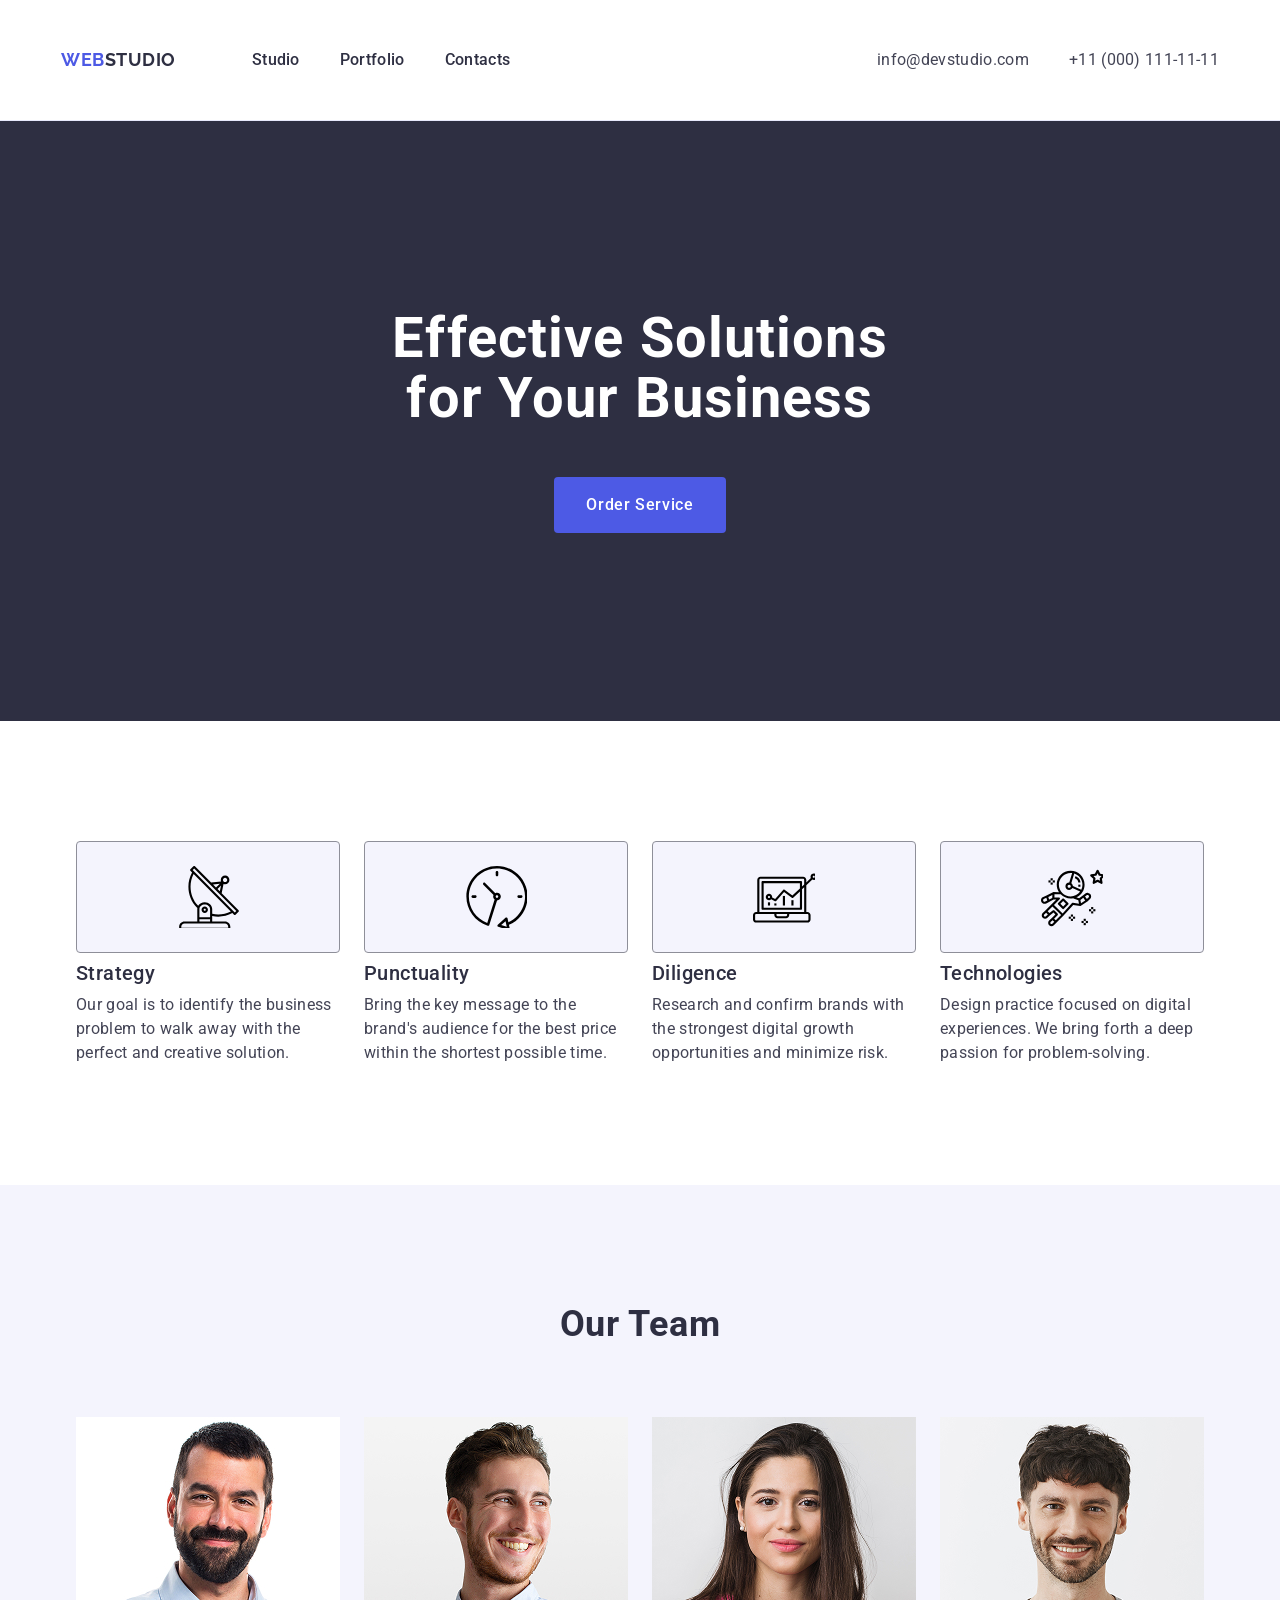
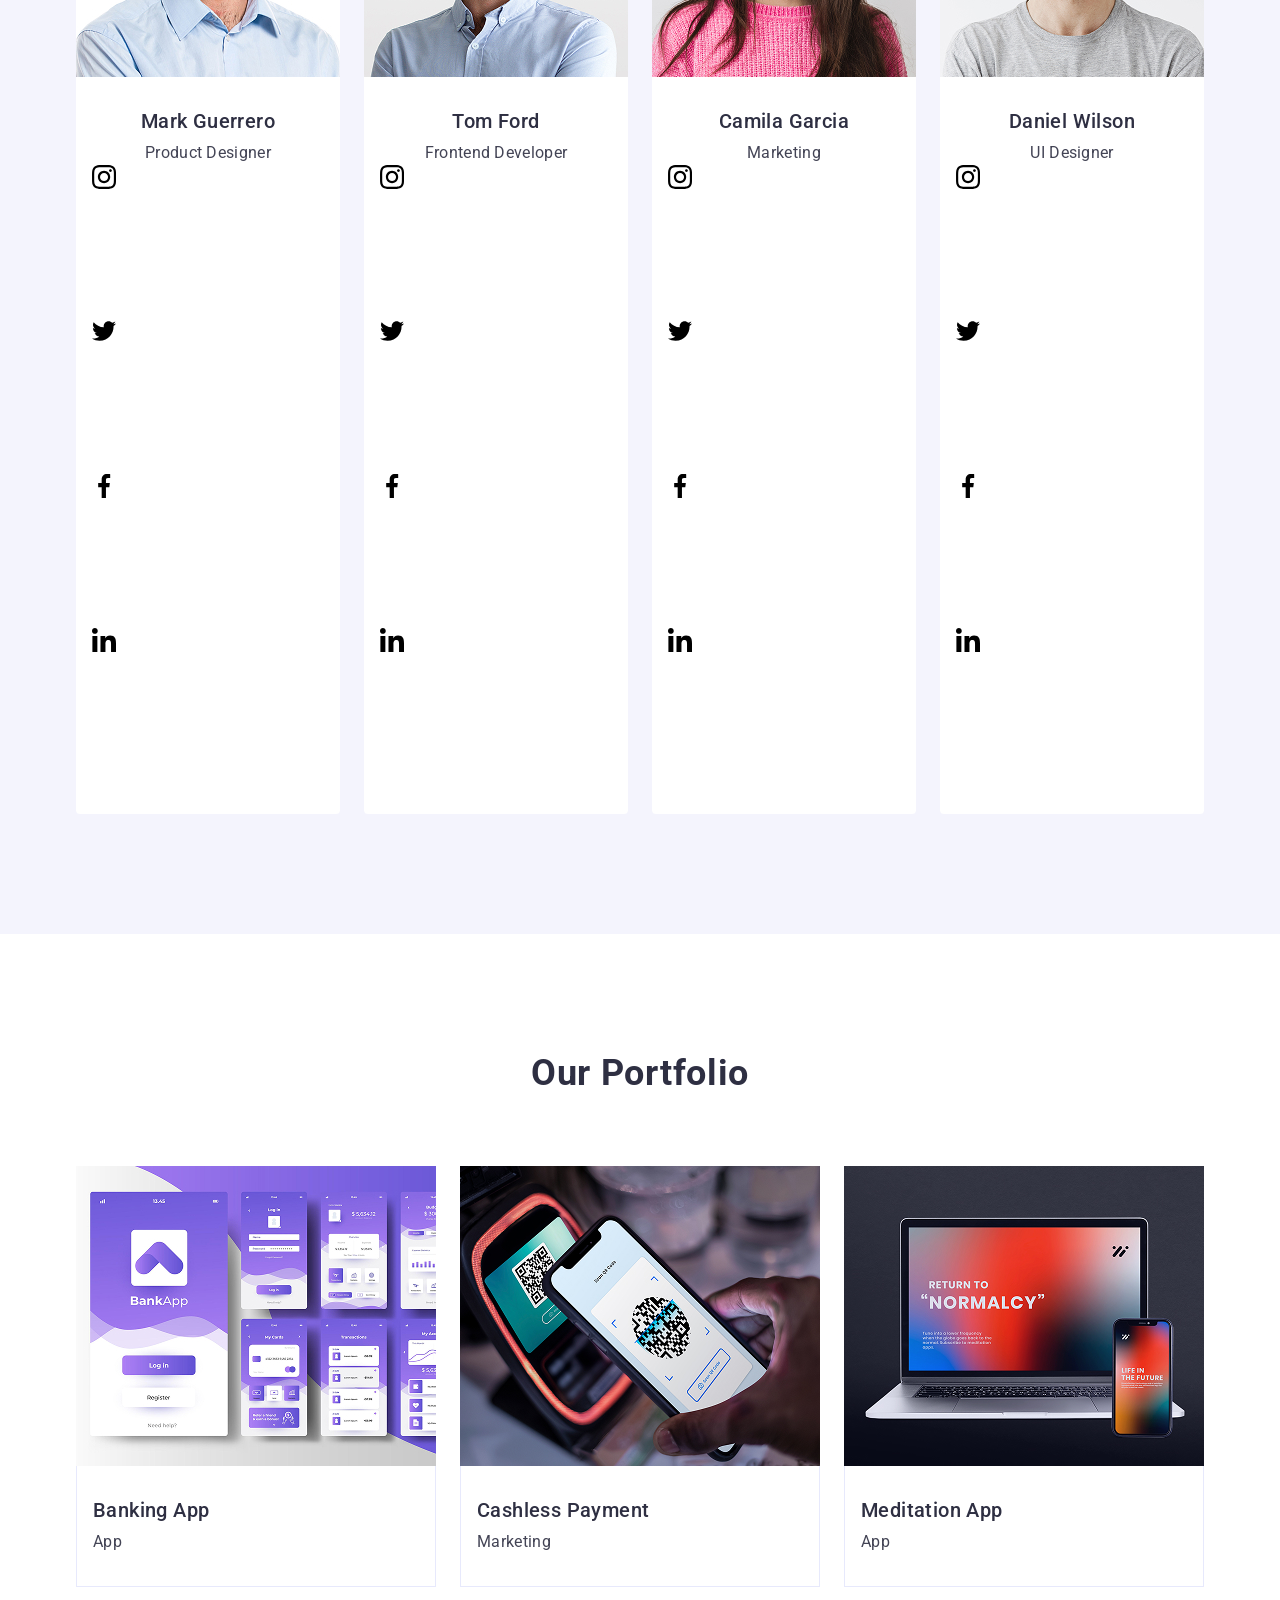
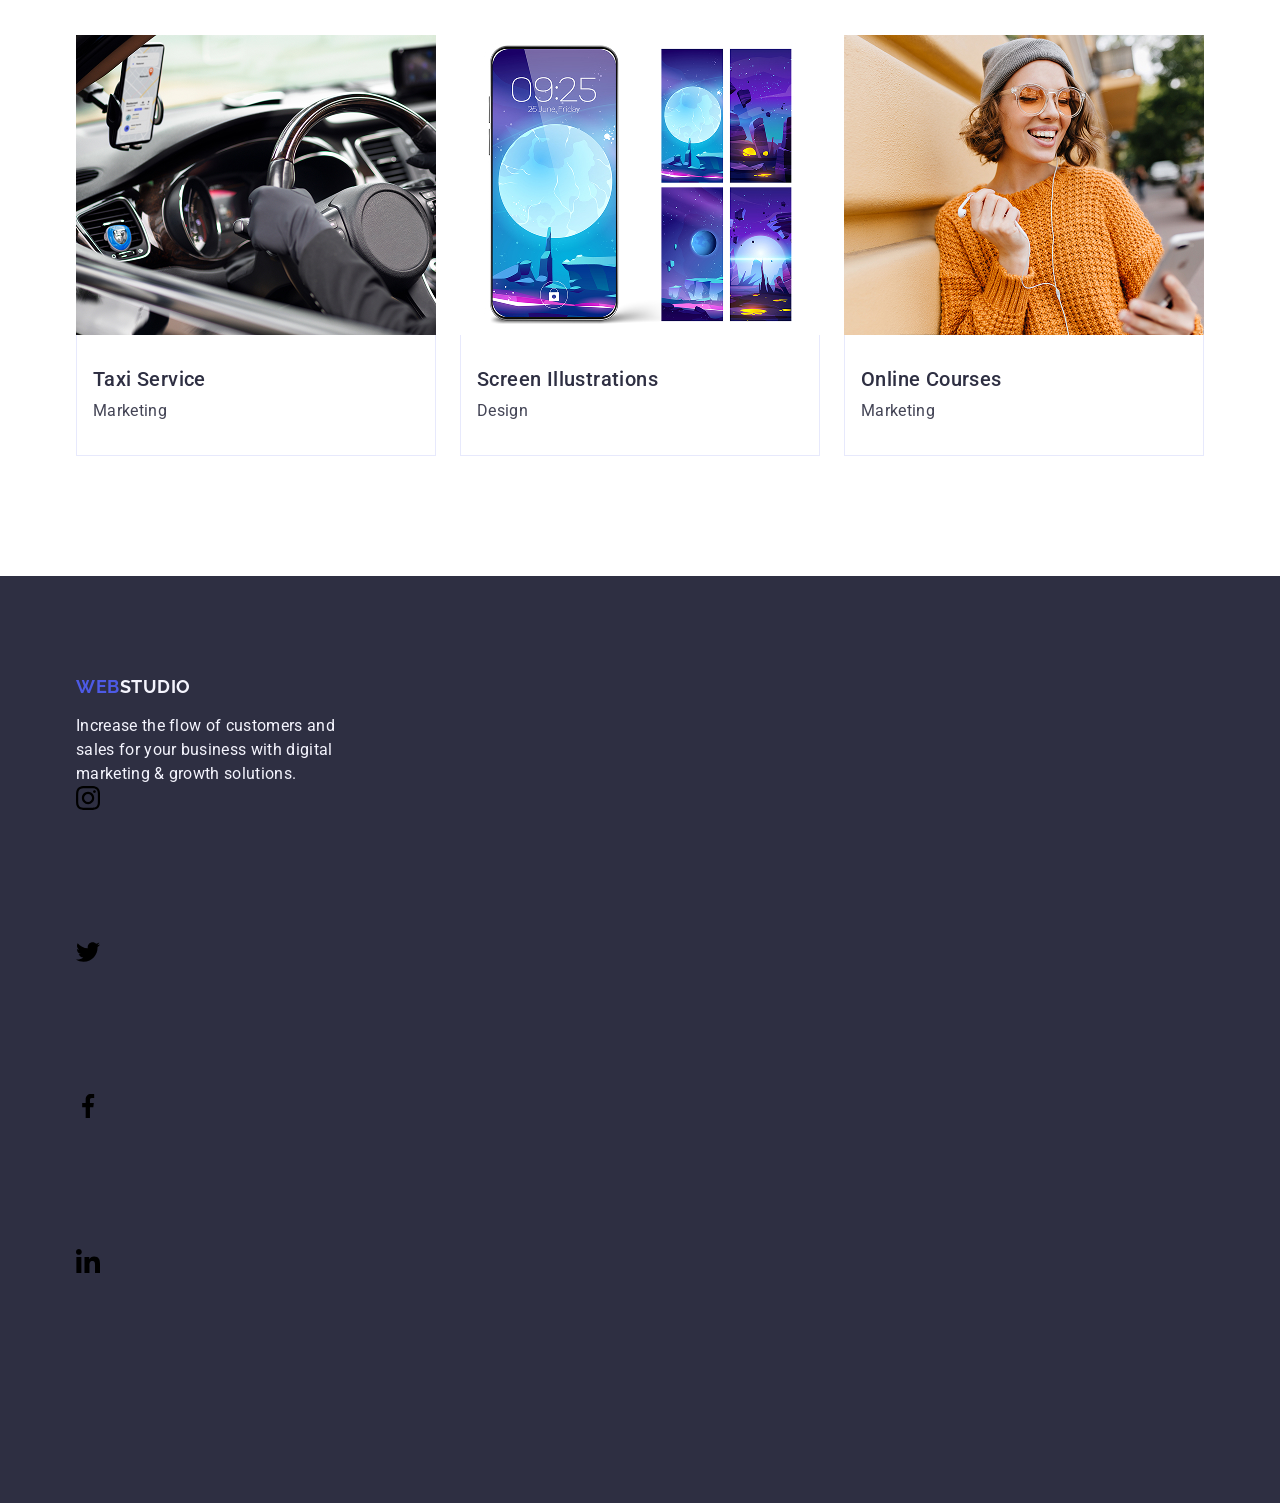
==== commit ecdf4242: "2801" ====
--- a/index.html
+++ b/index.html
@@ -73,6 +73,9 @@
           <h2 class="features-title visually-hidden">Our Features</h2>
         <ul class="features-list">
           <li class="features-list-item">
+              <svg class="features-icon">
+                <use href="./images/icon.svg#icon-antenna" width="64" height="64"> </use>
+              </svg>
             <h3 class="features-list-title">Strategy</h3>
             <p class="features-list-text">
               Our goal is to identify the business problem to walk away with the
@@ -80,6 +83,9 @@
             </p>
           </li>
           <li class="features-list-item">
+             <svg class="features-icon">
+                <use href="./images/icon.svg#icon-clock" width="64" height="64"> </use>
+              </svg>
             <h3 class="features-list-title">Punctuality</h3>
             <p class="features-list-text">
               Bring the key message to the brand's audience for the best price
@@ -87,6 +93,9 @@
             </p>
           </li>
           <li class="features-list-item">
+             <svg class="features-icon">
+                <use href="./images/icon.svg#icon-diagram" width="64" height="64"> </use>
+              </svg>
             <h3 class="features-list-title">Diligence</h3>
             <p class="features-list-text">
               Research and confirm brands with the strongest digital growth
@@ -94,6 +103,9 @@
             </p>
           </li>
           <li class="features-list-item">
+             <svg class="features-icon">
+                <use class="features-icon-item" href="./images/icon.svg#icon-astronaut" width="64" height="64"> </use>
+              </svg>
             <h3 class="features-list-title">Technologies</h3>
             <p class="features-list-text">
               Design practice focused on digital experiences. We bring forth a
@@ -121,6 +133,29 @@
             <div class="content-team">
              <h3 class="team-card-title">Mark Guerrero</h3>
             <p class="team-card-text">Product Designer</p>
+            <ul class="icon-list">
+              <li><a href="instagram.com">
+                <svg class="team-icon">
+                  <use href="./images/icon.svg#icon-instagram" width="24" height="24"></use>
+                </svg>
+                </a>
+              </li>
+              <li>
+                <svg class="team-icon">
+                  <use href="./images/icon.svg#icon-twitter" width="24" height="24"></use>
+                </svg>
+              </li>
+              <li>
+                <svg class="team-icon">
+                  <use href="./images/icon.svg#icon-facebook" width="24" height="24"></use>
+                </svg>
+              </li>
+              <li>
+                <svg class="team-icon">
+                  <use href="./images/icon.svg#icon-linkedin" width="24" height="24"></use>
+                </svg>
+              </li>
+            </ul>
             </div>
             
           </li>
@@ -134,6 +169,29 @@
             <div class="content-team">
               <h3 class="team-card-title">Tom Ford</h3>
             <p class="team-card-text">Frontend Developer</p>
+             <ul class="icon-list">
+              <li><a href="instagram.com">
+                <svg class="team-icon">
+                  <use href="./images/icon.svg#icon-instagram" width="24" height="24"></use>
+                </svg>
+                </a>
+              </li>
+              <li>
+                <svg class="team-icon">
+                  <use href="./images/icon.svg#icon-twitter" width="24" height="24"></use>
+                </svg>
+              </li>
+              <li>
+                <svg class="team-icon">
+                  <use href="./images/icon.svg#icon-facebook" width="24" height="24"></use>
+                </svg>
+              </li>
+              <li>
+                <svg class="team-icon">
+                  <use href="./images/icon.svg#icon-linkedin" width="24" height="24"></use>
+                </svg>
+              </li>
+            </ul>
             </div>
           </li>
           <li class="team-list-item">
@@ -146,6 +204,29 @@
            <div class="content-team">
              <h3 class="team-card-title">Camila Garcia</h3>
             <p class="team-card-text">Marketing</p>
+             <ul class="icon-list">
+              <li><a href="instagram.com">
+                <svg class="team-icon">
+                  <use href="./images/icon.svg#icon-instagram" width="24" height="24"></use>
+                </svg>
+                </a>
+              </li>
+              <li>
+                <svg class="team-icon">
+                  <use href="./images/icon.svg#icon-twitter" width="24" height="24"></use>
+                </svg>
+              </li>
+              <li>
+                <svg class="team-icon">
+                  <use href="./images/icon.svg#icon-facebook" width="24" height="24"></use>
+                </svg>
+              </li>
+              <li>
+                <svg class="team-icon">
+                  <use href="./images/icon.svg#icon-linkedin" width="24" height="24"></use>
+                </svg>
+              </li>
+            </ul>
            </div>
           </li>
           <li class="team-list-item">
@@ -158,6 +239,29 @@
             <div class="content-team">
               <h3 class="team-card-title">Daniel Wilson</h3>
             <p class="team-card-text">UI Designer</p>
+             <ul class="icon-list">
+              <li><a href="instagram.com">
+                <svg class="team-icon">
+                  <use href="./images/icon.svg#icon-instagram" width="24" height="24"></use>
+                </svg>
+                </a>
+              </li>
+              <li>
+                <svg class="team-icon">
+                  <use href="./images/icon.svg#icon-twitter" width="24" height="24"></use>
+                </svg>
+              </li>
+              <li>
+                <svg class="team-icon">
+                  <use href="./images/icon.svg#icon-facebook" width="24" height="24"></use>
+                </svg>
+              </li>
+              <li>
+                <svg class="team-icon">
+                  <use href="./images/icon.svg#icon-linkedin" width="24" height="24"></use>
+                </svg>
+              </li>
+            </ul>
             </div>
             
           </li>
@@ -261,6 +365,28 @@
         Increase the flow of customers and sales for your business with digital
         marketing & growth solutions.
       </p>
+      <ul>
+        <li>
+          <svg>
+            <use href="./images/icon.svg#icon-instagram" width="24" height="24"></use>
+          </svg> 
+        </li>
+        <li>
+          <svg>
+            <use href="./images/icon.svg#icon-twitter" width="24" height="24"></use>
+          </svg> 
+        </li>
+        <li>
+          <svg>
+            <use href="./images/icon.svg#icon-facebook" width="24" height="24"></use>
+          </svg> 
+        </li>
+        <li>
+          <svg>
+            <use href="./images/icon.svg#icon-linkedin" width="24" height="24"></use>
+          </svg> 
+        </li>
+      </ul>
       </div>
      
     </footer>
--- a/css/styles.css
+++ b/css/styles.css
@@ -259,7 +259,26 @@
 
 .features-list-item {
   width: 264px;
-}
+  
+}
+
+.features-icon{
+  position: relative;
+  display: block;
+  width: 264px;
+  height: 112px;
+  background-color: #F4F4FD;
+  border: 1px solid #8E8F99;
+  border-radius: 4px;
+  padding: 24px 100px;
+  margin-bottom: 8px;
+ 
+}
+
+.features-icon-item{
+  background-color: #4d5ae5;
+}
+
 
 .features-list-title {
   margin-bottom: 8px;
@@ -305,6 +324,10 @@
   width: 264px;
   background-color: #ffffff;
   border-radius: 0 0 4px 4px;
+}
+
+.icon-list{
+  
 }
 
 
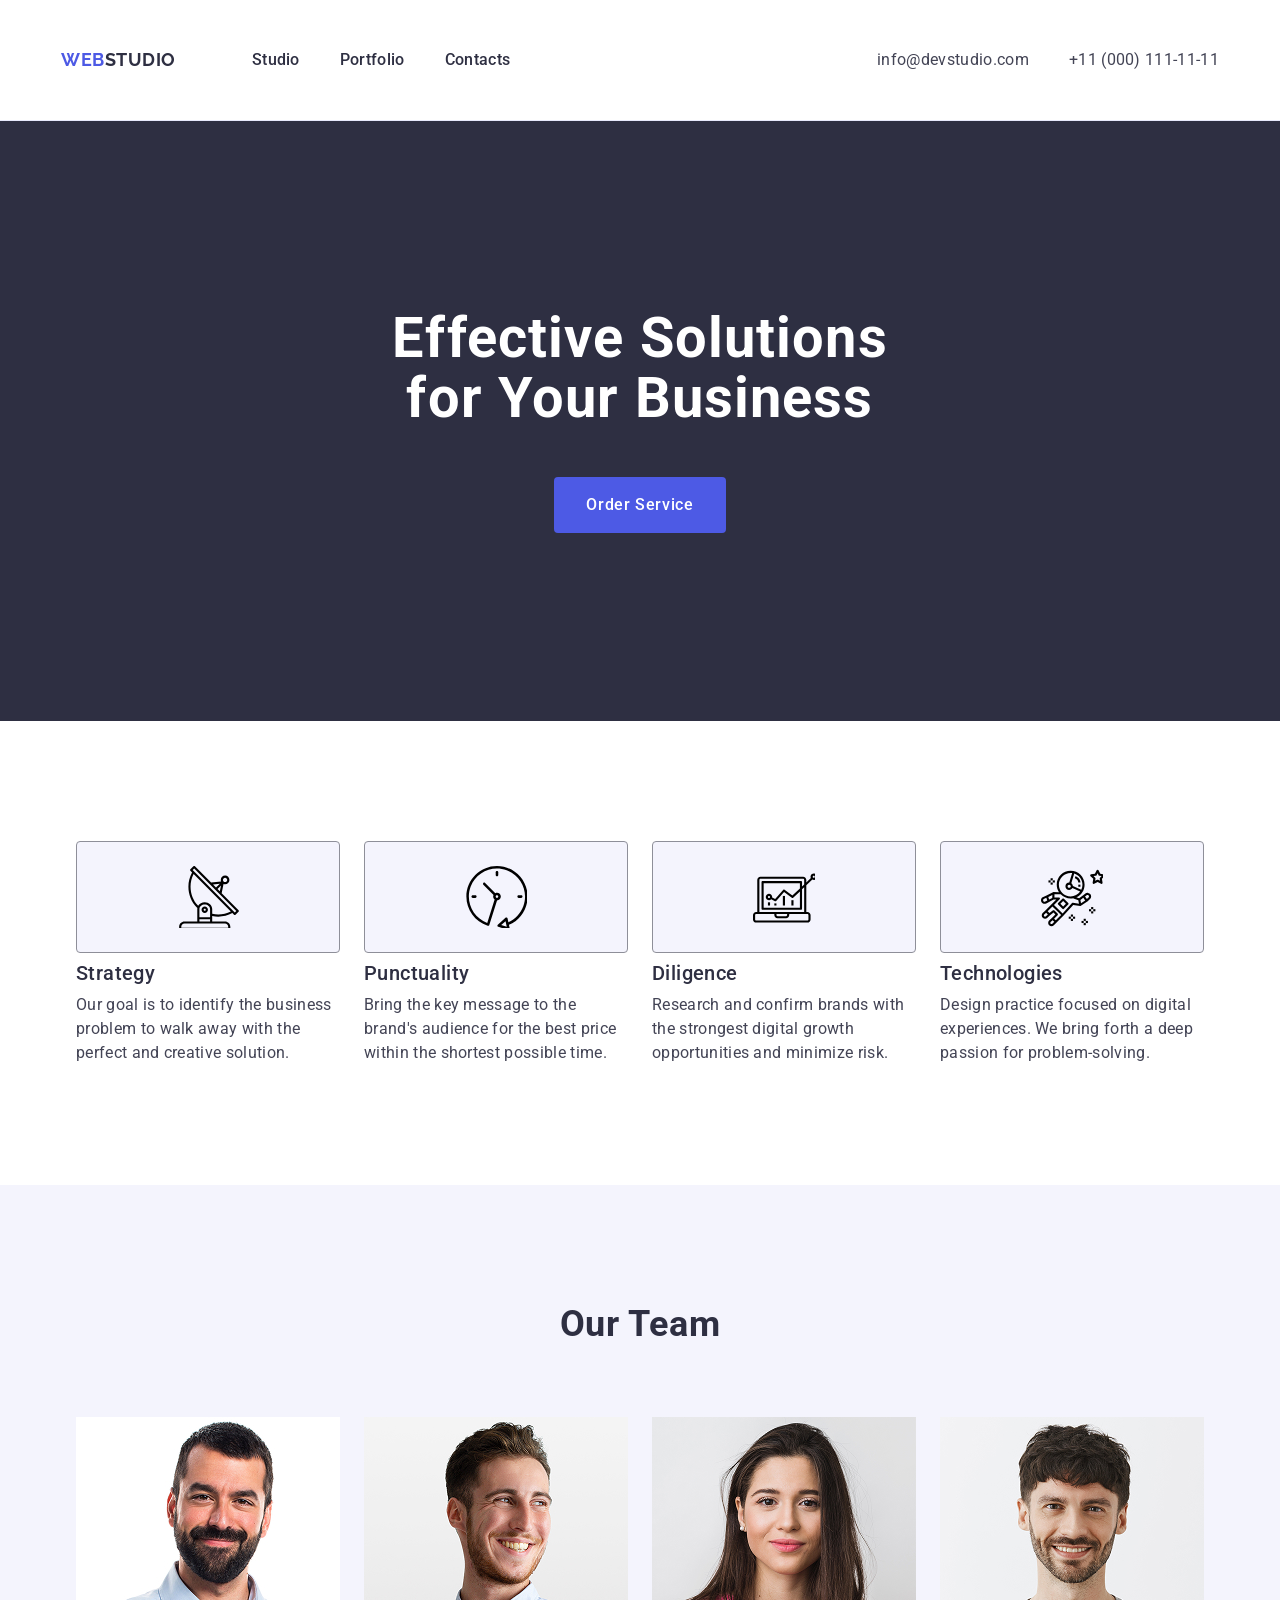
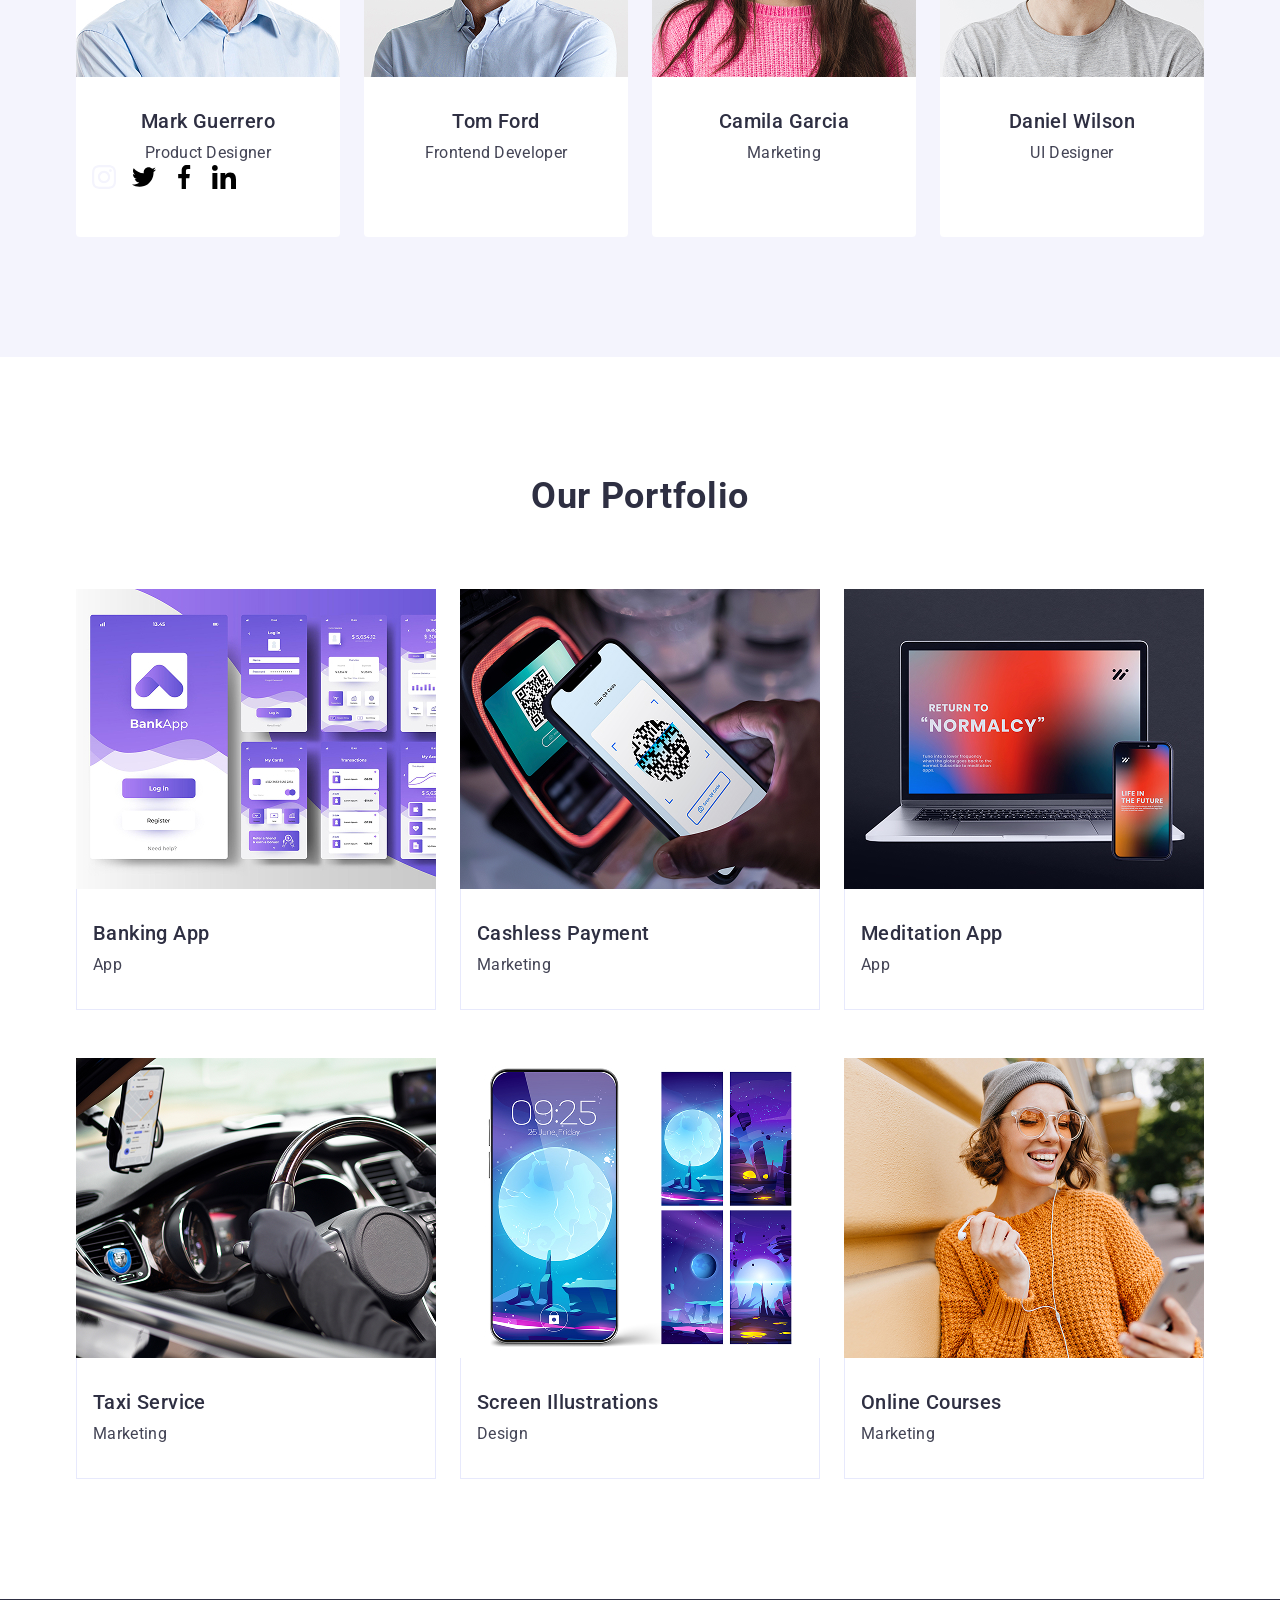
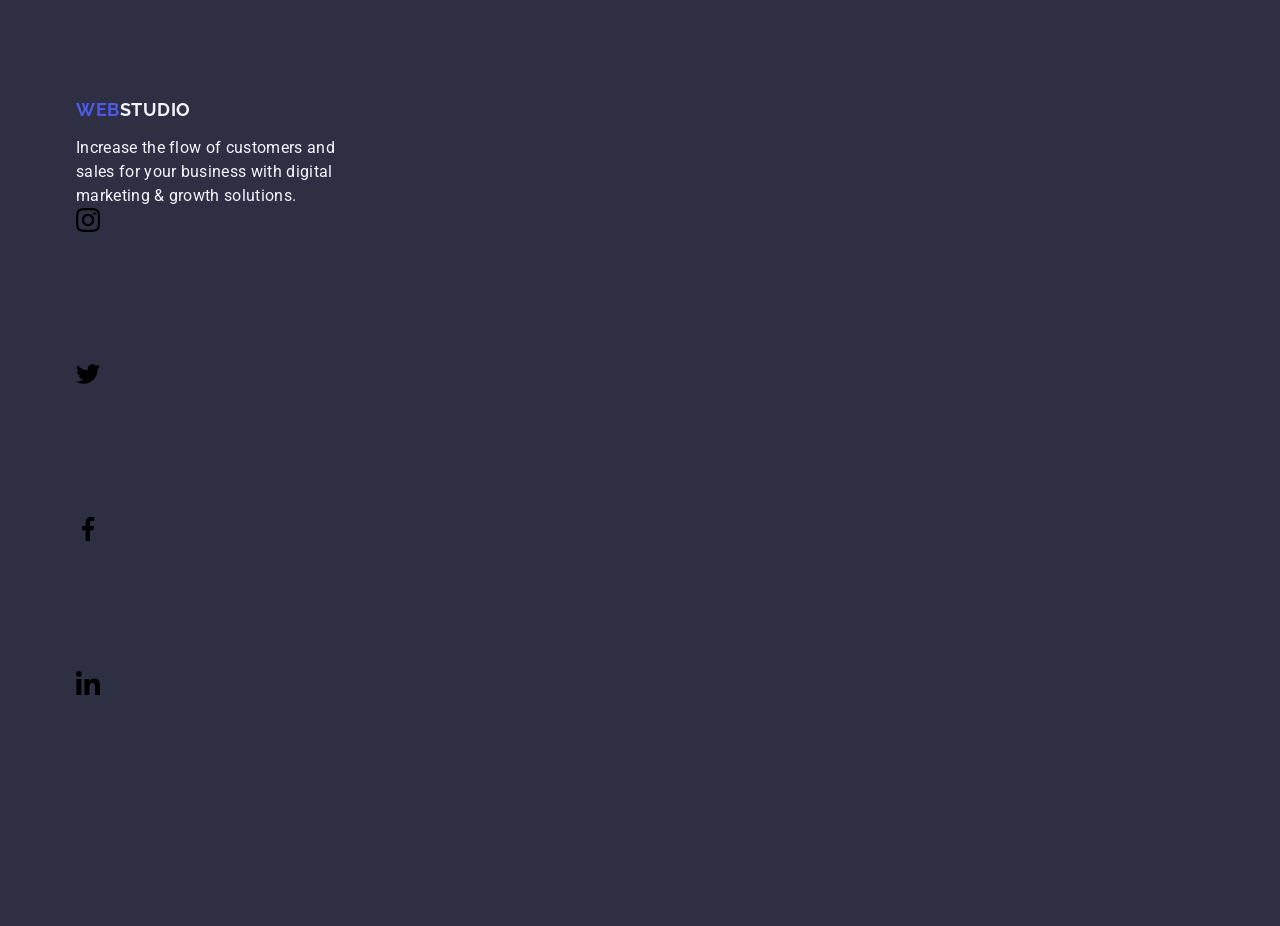
==== commit 04f84f71: "2901" ====
--- a/index.html
+++ b/index.html
@@ -133,27 +133,35 @@
             <div class="content-team">
              <h3 class="team-card-title">Mark Guerrero</h3>
             <p class="team-card-text">Product Designer</p>
-            <ul class="icon-list">
-              <li><a href="instagram.com">
-                <svg class="team-icon">
+       <ul class="team-icon-list">
+              <li class="icon-list-item">
+                <a class="team-icon-link" href="instagram.com">
+                <svg >
                   <use href="./images/icon.svg#icon-instagram" width="24" height="24"></use>
                 </svg>
                 </a>
               </li>
-              <li>
-                <svg class="team-icon">
+              <li class="icon-list-item">
+              <a class="team-icon" href="instagram.com">
+                <svg >
                   <use href="./images/icon.svg#icon-twitter" width="24" height="24"></use>
                 </svg>
-              </li>
-              <li>
-                <svg class="team-icon">
+                </a>
+              </li>
+              <li class="icon-list-item">
+               
+                 <a class="team-icon" href="instagram.com">
+                <svg >
                   <use href="./images/icon.svg#icon-facebook" width="24" height="24"></use>
                 </svg>
-              </li>
-              <li>
-                <svg class="team-icon">
+                </a>
+              </li>
+              <li class="icon-list-item">
+                 <a class="team-icon" href="instagram.com">
+                <svg >
                   <use href="./images/icon.svg#icon-linkedin" width="24" height="24"></use>
                 </svg>
+                </a>
               </li>
             </ul>
             </div>
@@ -169,29 +177,29 @@
             <div class="content-team">
               <h3 class="team-card-title">Tom Ford</h3>
             <p class="team-card-text">Frontend Developer</p>
-             <ul class="icon-list">
-              <li><a href="instagram.com">
+               <!-- <ul class="icon-list">
+              <li class="icon-list-item"><a href="instagram.com">
                 <svg class="team-icon">
                   <use href="./images/icon.svg#icon-instagram" width="24" height="24"></use>
                 </svg>
                 </a>
               </li>
-              <li>
+              <li class="icon-list-item">
                 <svg class="team-icon">
                   <use href="./images/icon.svg#icon-twitter" width="24" height="24"></use>
                 </svg>
               </li>
-              <li>
+              <li class="icon-list-item">
                 <svg class="team-icon">
                   <use href="./images/icon.svg#icon-facebook" width="24" height="24"></use>
                 </svg>
               </li>
-              <li>
+              <li class="icon-list-item">
                 <svg class="team-icon">
                   <use href="./images/icon.svg#icon-linkedin" width="24" height="24"></use>
                 </svg>
               </li>
-            </ul>
+            </ul> -->
             </div>
           </li>
           <li class="team-list-item">
@@ -204,29 +212,29 @@
            <div class="content-team">
              <h3 class="team-card-title">Camila Garcia</h3>
             <p class="team-card-text">Marketing</p>
-             <ul class="icon-list">
-              <li><a href="instagram.com">
+             <!-- <ul class="icon-list">
+              <li class="icon-list-item"><a href="instagram.com">
                 <svg class="team-icon">
                   <use href="./images/icon.svg#icon-instagram" width="24" height="24"></use>
                 </svg>
                 </a>
               </li>
-              <li>
+              <li class="icon-list-item">
                 <svg class="team-icon">
                   <use href="./images/icon.svg#icon-twitter" width="24" height="24"></use>
                 </svg>
               </li>
-              <li>
+              <li class="icon-list-item">
                 <svg class="team-icon">
                   <use href="./images/icon.svg#icon-facebook" width="24" height="24"></use>
                 </svg>
               </li>
-              <li>
+              <li class="icon-list-item">
                 <svg class="team-icon">
                   <use href="./images/icon.svg#icon-linkedin" width="24" height="24"></use>
                 </svg>
               </li>
-            </ul>
+            </ul> -->
            </div>
           </li>
           <li class="team-list-item">
@@ -239,33 +247,33 @@
             <div class="content-team">
               <h3 class="team-card-title">Daniel Wilson</h3>
             <p class="team-card-text">UI Designer</p>
-             <ul class="icon-list">
-              <li><a href="instagram.com">
+              <!-- <ul class="icon-list">
+              <li class="icon-list-item"><a href="instagram.com">
                 <svg class="team-icon">
                   <use href="./images/icon.svg#icon-instagram" width="24" height="24"></use>
                 </svg>
                 </a>
               </li>
-              <li>
+              <li class="icon-list-item">
                 <svg class="team-icon">
                   <use href="./images/icon.svg#icon-twitter" width="24" height="24"></use>
                 </svg>
               </li>
-              <li>
+              <li class="icon-list-item">
                 <svg class="team-icon">
                   <use href="./images/icon.svg#icon-facebook" width="24" height="24"></use>
                 </svg>
               </li>
-              <li>
-                <svg class="team-icon">
-                  <use href="./images/icon.svg#icon-linkedin" width="24" height="24"></use>
+              <li class="icon-list-item">
+                <svg class="team-icon">
+                  <use  href="./images/icon.svg#icon-linkedin" width="24" height="24"></use>
                 </svg>
               </li>
             </ul>
             </div>
             
           </li>
-        </ul>
+        </ul> -->
         </div>
         
       </section>
--- a/css/styles.css
+++ b/css/styles.css
@@ -326,11 +326,21 @@
   border-radius: 0 0 4px 4px;
 }
 
-.icon-list{
+.team-icon-list{
+  display: flex;
+  width: 264px;
   
 }
 
-
+.icon-list-item{
+ width: 40px;
+ height: 40px;
+}
+
+.team-icon-link{
+ fill: #f4f4fd;
+ 
+}
 
 .content-team {
   padding: 32px 16px;
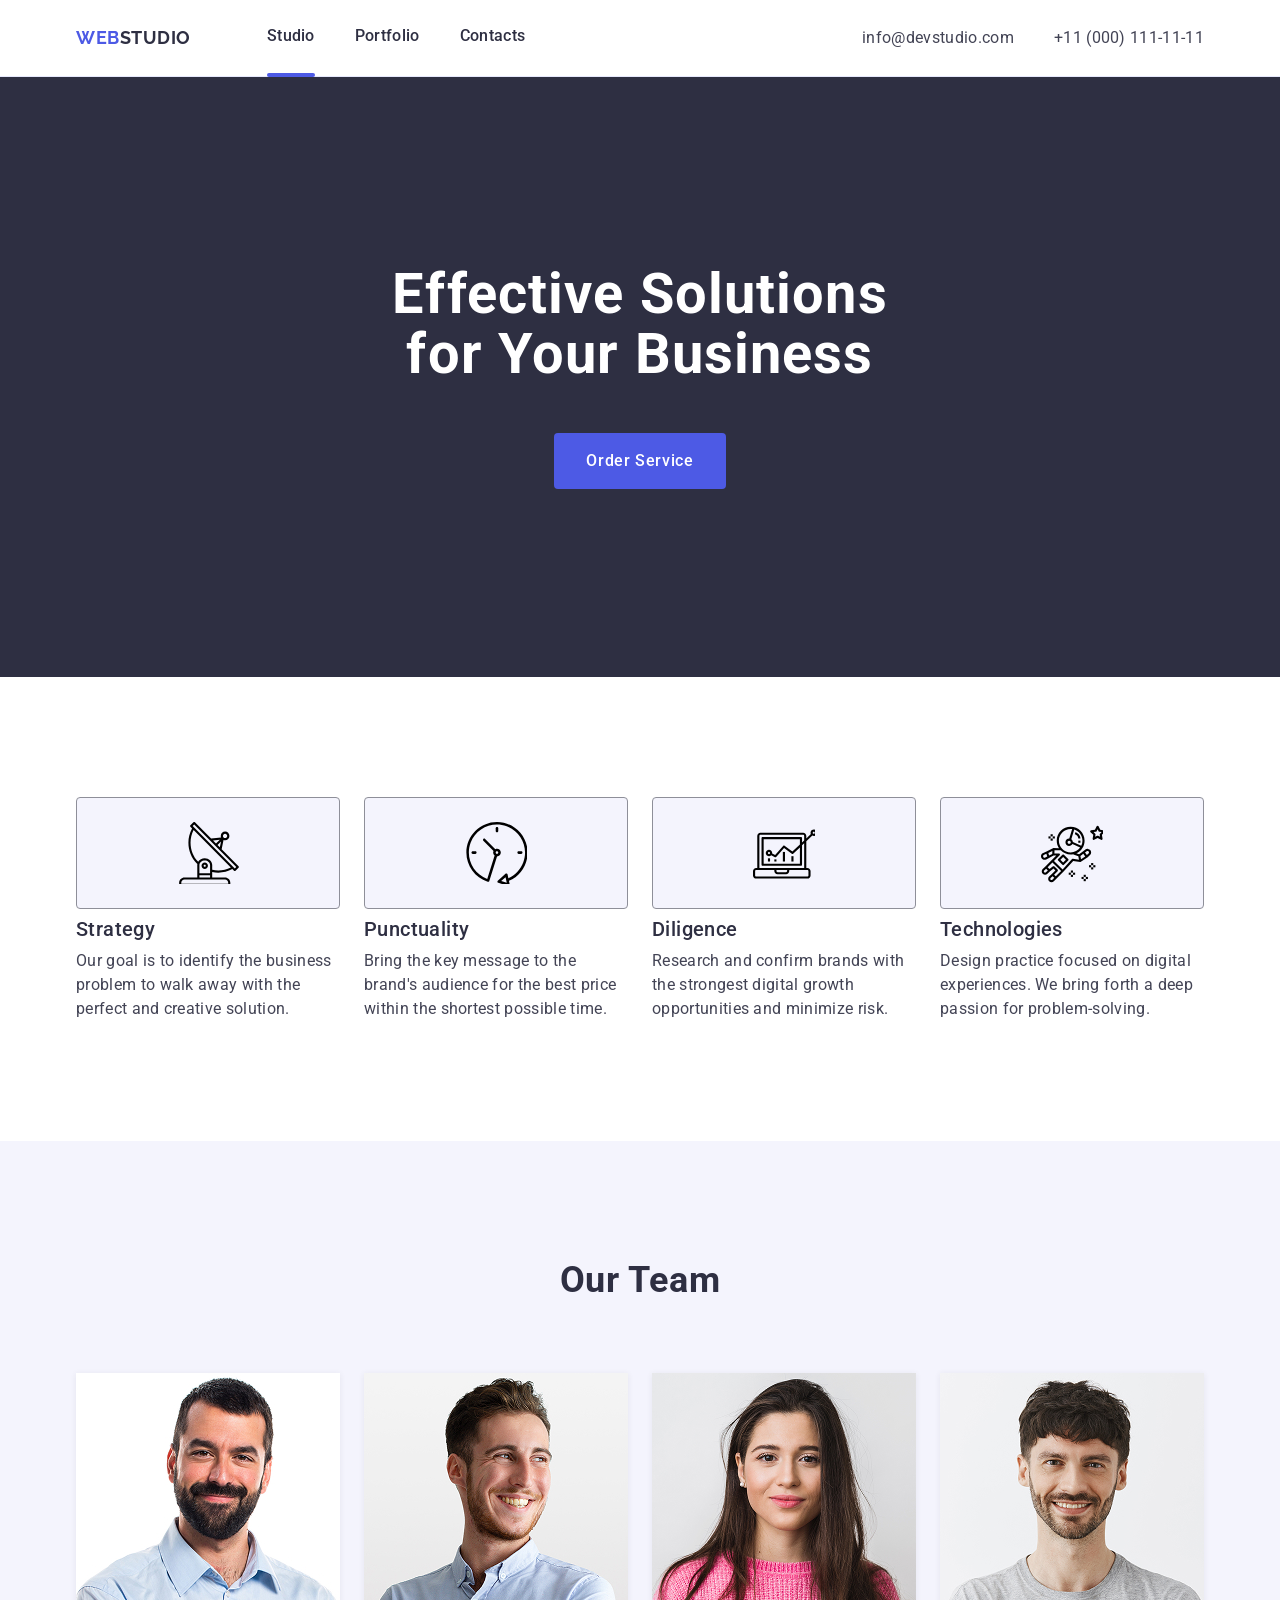
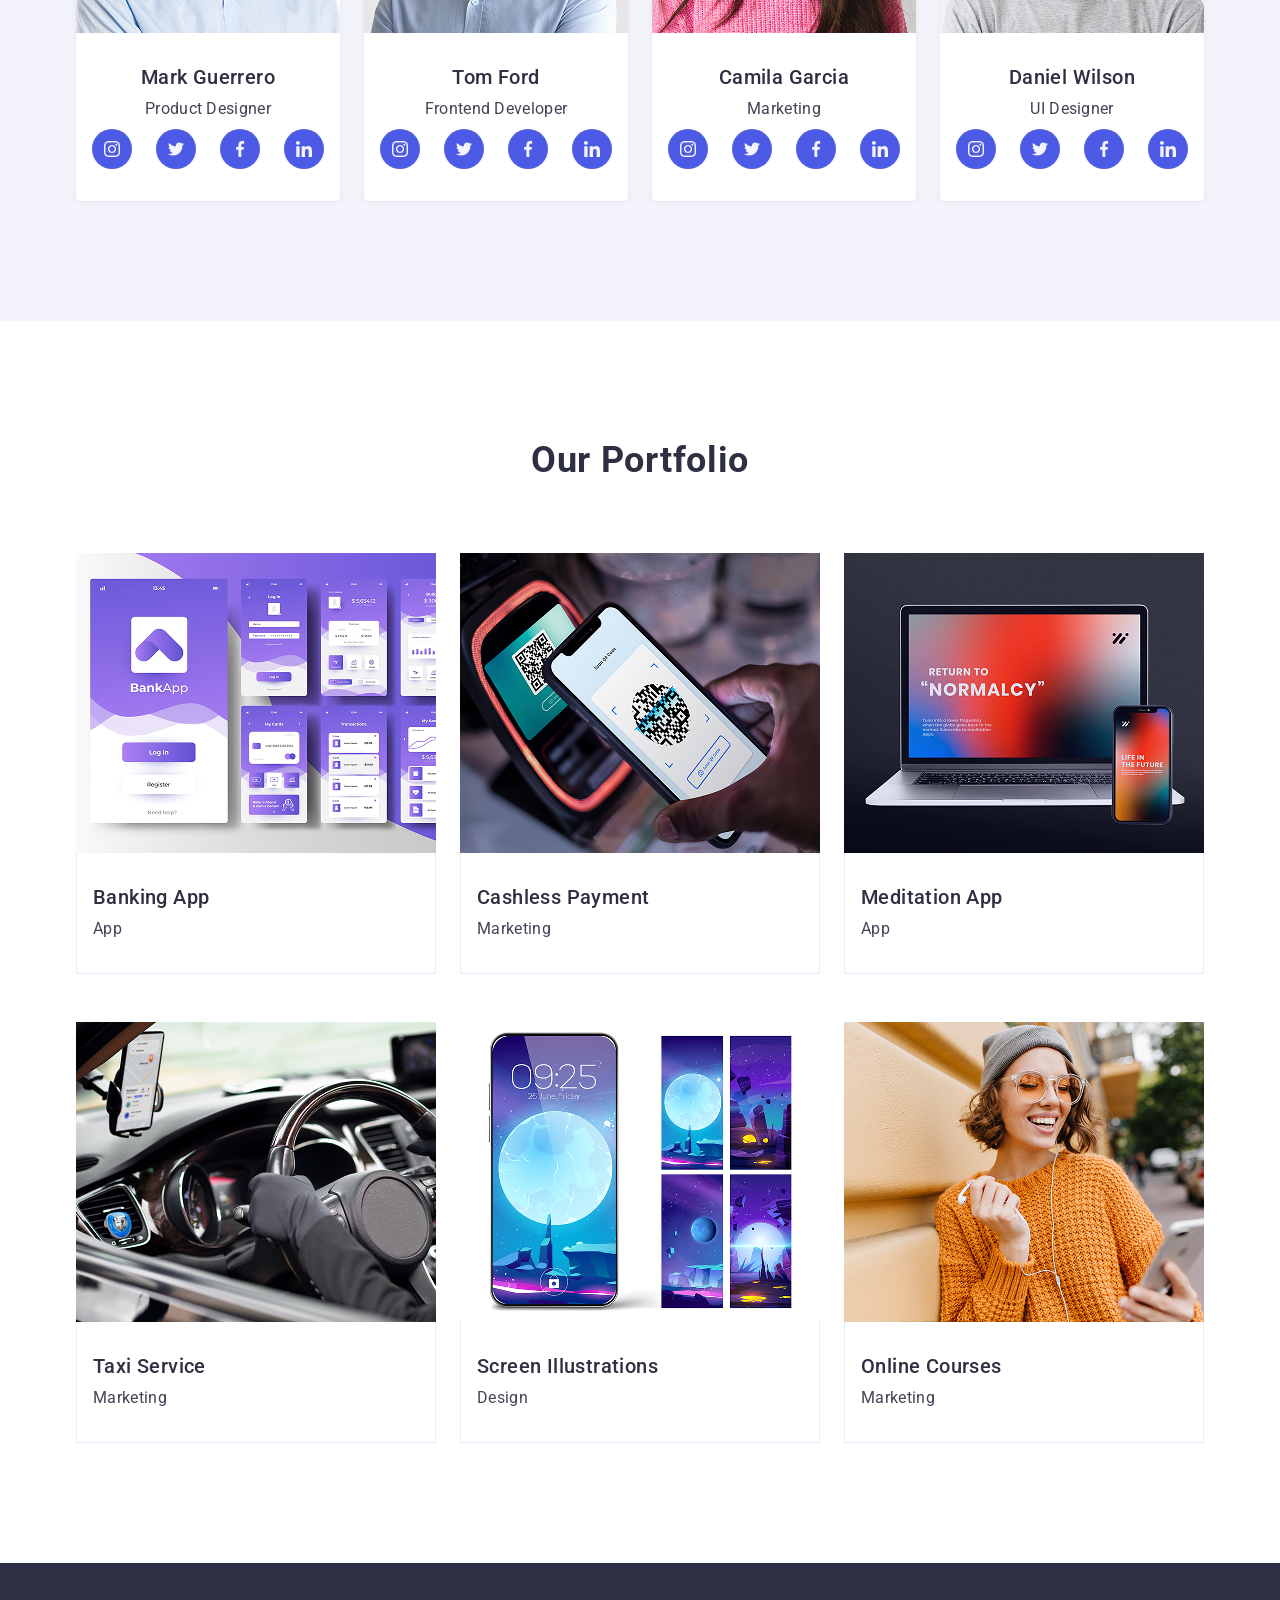
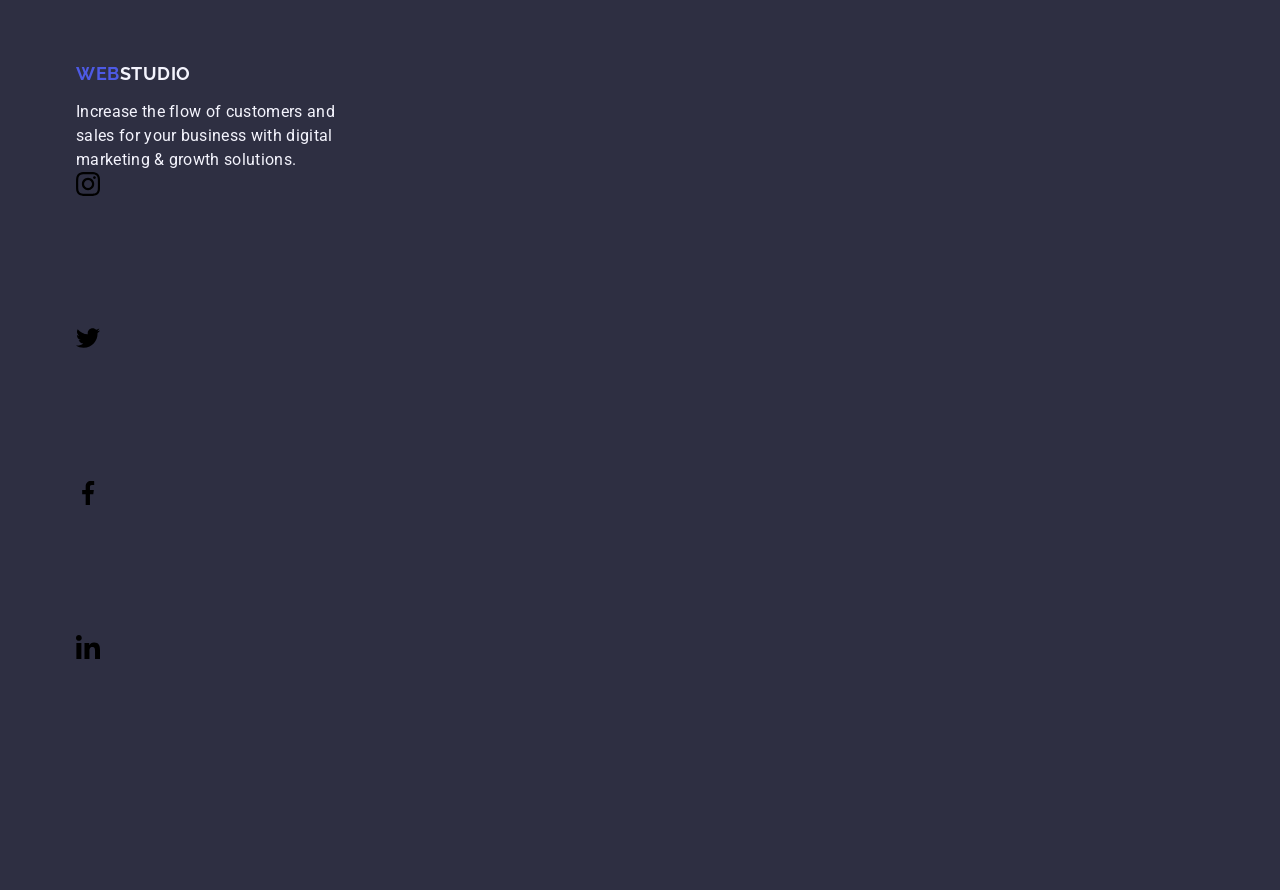
==== commit 1c8ccd43: "123" ====
--- a/index.html
+++ b/index.html
@@ -28,14 +28,14 @@
       >
       <nav class="nav-link">
         <ul class="nav-list">
-          <li>
-            <a class="nav-list-item" href="#">Studio</a>
-          </li>
-          <li>
-            <a class="nav-list-item" href="#">Portfolio</a>
-          </li>
-          <li>
-            <a class="nav-list-item" href="#">Contacts</a>
+          <li class="nav-list-item">
+            <a class="nav-list-link cover" href="#">Studio</a>
+          </li>
+          <li class="nav-list-item">
+            <a class="nav-list-link" href="#">Portfolio</a>
+          </li>
+          <li class="nav-list-item">
+            <a class="nav-list-link" href="#">Contacts</a>
           </li>
         </ul>
       </nav>
@@ -133,33 +133,32 @@
             <div class="content-team">
              <h3 class="team-card-title">Mark Guerrero</h3>
             <p class="team-card-text">Product Designer</p>
-       <ul class="team-icon-list">
-              <li class="icon-list-item">
-                <a class="team-icon-link" href="instagram.com">
-                <svg >
-                  <use href="./images/icon.svg#icon-instagram" width="24" height="24"></use>
-                </svg>
-                </a>
-              </li>
-              <li class="icon-list-item">
-              <a class="team-icon" href="instagram.com">
-                <svg >
-                  <use href="./images/icon.svg#icon-twitter" width="24" height="24"></use>
-                </svg>
-                </a>
-              </li>
-              <li class="icon-list-item">
-               
-                 <a class="team-icon" href="instagram.com">
-                <svg >
-                  <use href="./images/icon.svg#icon-facebook" width="24" height="24"></use>
-                </svg>
-                </a>
-              </li>
-              <li class="icon-list-item">
-                 <a class="team-icon" href="instagram.com">
-                <svg >
-                  <use href="./images/icon.svg#icon-linkedin" width="24" height="24"></use>
+       <ul class="team-social-list">
+              <li class="social-list-item">
+                <a class="social-icon-link" href="instagram.com" target="_blank">
+                <svg  width="16px" height="16px">
+                  <use href="./images/icon.svg#icon-instagram" ></use>
+                </svg>
+                </a>
+              </li>
+               <li class="social-list-item">
+                <a class="social-icon-link" href="instagram.com" target="_blank">
+                <svg width="16px" height="16px">
+                  <use href="./images/icon.svg#icon-twitter" ></use>
+                </svg>
+                </a>
+              </li>
+               <li class="social-list-item">
+                <a class="social-icon-link" href="instagram.com" target="_blank">
+                <svg width="16px" height="16px">
+                  <use href="./images/icon.svg#icon-facebook" ></use>
+                </svg>
+                </a>
+              </li>
+              <li class="social-list-item">
+                <a class="social-icon-link" href="instagram.com" target="_blank"> 
+                <svg width="16px" height="16px">
+                  <use href="./images/icon.svg#icon-linkedin" ></use>
                 </svg>
                 </a>
               </li>
@@ -177,29 +176,36 @@
             <div class="content-team">
               <h3 class="team-card-title">Tom Ford</h3>
             <p class="team-card-text">Frontend Developer</p>
-               <!-- <ul class="icon-list">
-              <li class="icon-list-item"><a href="instagram.com">
-                <svg class="team-icon">
-                  <use href="./images/icon.svg#icon-instagram" width="24" height="24"></use>
-                </svg>
-                </a>
-              </li>
-              <li class="icon-list-item">
-                <svg class="team-icon">
-                  <use href="./images/icon.svg#icon-twitter" width="24" height="24"></use>
-                </svg>
-              </li>
-              <li class="icon-list-item">
-                <svg class="team-icon">
-                  <use href="./images/icon.svg#icon-facebook" width="24" height="24"></use>
-                </svg>
-              </li>
-              <li class="icon-list-item">
-                <svg class="team-icon">
-                  <use href="./images/icon.svg#icon-linkedin" width="24" height="24"></use>
-                </svg>
-              </li>
-            </ul> -->
+                <ul class="team-social-list">
+              <li class="social-list-item">
+                <a class="social-icon-link" href="instagram.com" target="_blank">
+                <svg width="16px" height="16px">
+                  <use href="./images/icon.svg#icon-instagram" ></use>
+                </svg>
+                </a>
+              </li>
+               <li class="social-list-item">
+                <a class="social-icon-link" href="instagram.com" target="_blank">
+                <svg width="16px" height="16px">
+                  <use href="./images/icon.svg#icon-twitter" ></use>
+                </svg>
+                </a>
+              </li>
+               <li class="social-list-item">
+                <a class="social-icon-link" href="instagram.com" target="_blank">
+                <svg width="16px" height="16px">
+                  <use href="./images/icon.svg#icon-facebook" ></use>
+                </svg>
+                </a>
+              </li>
+              <li class="social-list-item">
+                <a class="social-icon-link" href="instagram.com" target="_blank"> 
+                <svg width="16px" height="16px">
+                  <use href="./images/icon.svg#icon-linkedin" ></use>
+                </svg>
+                </a>
+              </li>
+            </ul>
             </div>
           </li>
           <li class="team-list-item">
@@ -212,29 +218,36 @@
            <div class="content-team">
              <h3 class="team-card-title">Camila Garcia</h3>
             <p class="team-card-text">Marketing</p>
-             <!-- <ul class="icon-list">
-              <li class="icon-list-item"><a href="instagram.com">
-                <svg class="team-icon">
-                  <use href="./images/icon.svg#icon-instagram" width="24" height="24"></use>
-                </svg>
-                </a>
-              </li>
-              <li class="icon-list-item">
-                <svg class="team-icon">
-                  <use href="./images/icon.svg#icon-twitter" width="24" height="24"></use>
-                </svg>
-              </li>
-              <li class="icon-list-item">
-                <svg class="team-icon">
-                  <use href="./images/icon.svg#icon-facebook" width="24" height="24"></use>
-                </svg>
-              </li>
-              <li class="icon-list-item">
-                <svg class="team-icon">
-                  <use href="./images/icon.svg#icon-linkedin" width="24" height="24"></use>
-                </svg>
-              </li>
-            </ul> -->
+              <ul class="team-social-list">
+              <li class="social-list-item">
+                <a class="social-icon-link" href="instagram.com" target="_blank">
+                <svg width="16px" height="16px">
+                  <use href="./images/icon.svg#icon-instagram" ></use>
+                </svg>
+                </a>
+              </li>
+               <li class="social-list-item">
+                <a class="social-icon-link" href="instagram.com" target="_blank">
+                <svg width="16px" height="16px">
+                  <use href="./images/icon.svg#icon-twitter" ></use>
+                </svg>
+                </a>
+              </li>
+               <li class="social-list-item">
+                <a class="social-icon-link" href="instagram.com" target="_blank">
+                <svg width="16px" height="16px">
+                  <use href="./images/icon.svg#icon-facebook" ></use>
+                </svg>
+                </a>
+              </li>
+              <li class="social-list-item">
+                <a class="social-icon-link" href="instagram.com" target="_blank"> 
+                <svg width="16px" height="16px">
+                  <use href="./images/icon.svg#icon-linkedin" ></use>
+                </svg>
+                </a>
+              </li>
+            </ul>
            </div>
           </li>
           <li class="team-list-item">
@@ -247,33 +260,40 @@
             <div class="content-team">
               <h3 class="team-card-title">Daniel Wilson</h3>
             <p class="team-card-text">UI Designer</p>
-              <!-- <ul class="icon-list">
-              <li class="icon-list-item"><a href="instagram.com">
-                <svg class="team-icon">
-                  <use href="./images/icon.svg#icon-instagram" width="24" height="24"></use>
-                </svg>
-                </a>
-              </li>
-              <li class="icon-list-item">
-                <svg class="team-icon">
-                  <use href="./images/icon.svg#icon-twitter" width="24" height="24"></use>
-                </svg>
-              </li>
-              <li class="icon-list-item">
-                <svg class="team-icon">
-                  <use href="./images/icon.svg#icon-facebook" width="24" height="24"></use>
-                </svg>
-              </li>
-              <li class="icon-list-item">
-                <svg class="team-icon">
-                  <use  href="./images/icon.svg#icon-linkedin" width="24" height="24"></use>
-                </svg>
+               <ul class="team-social-list">
+              <li class="social-list-item">
+                <a class="social-icon-link" href="instagram.com" target="_blank">
+                <svg width="16px" height="16px">
+                  <use href="./images/icon.svg#icon-instagram" ></use>
+                </svg>
+                </a>
+              </li>
+               <li class="social-list-item">
+                <a class="social-icon-link" href="instagram.com" target="_blank">
+                <svg width="16px" height="16px">
+                  <use href="./images/icon.svg#icon-twitter" ></use>
+                </svg>
+                </a>
+              </li>
+               <li class="social-list-item">
+                <a class="social-icon-link" href="instagram.com" target="_blank">
+                <svg width="16px" height="16px" >
+                  <use href="./images/icon.svg#icon-facebook" ></use>
+                </svg>
+                </a>
+              </li>
+              <li class="social-list-item">
+                <a class="social-icon-link" href="instagram.com" target="_blank"> 
+                <svg width="16px" height="16px">
+                  <use href="./images/icon.svg#icon-linkedin" ></use>
+                </svg>
+                </a>
               </li>
             </ul>
             </div>
             
           </li>
-        </ul> -->
+        </ul> 
         </div>
         
       </section>
@@ -285,27 +305,35 @@
          <h2 class="portfolio-title">Our Portfolio</h2>
         <ul class="portfolio-list">
           <li class="portfolio-list-item">
-            <img
+            <img 
               src="./images/ourportfolio/bankingapp.jpg"
               alt="Banking App"
-              width="360"
-            />
+              width="360" 
+            />
+            <div class="portfolio-overlay">
+              <p class="portfolio-overlay-text">
+                14 Stylish and User-Friendly App Design Concepts · Task Manager App · Calorie Tracker App · Exotic Fruit Ecommerce App ·
+                Cloud Storage App
+              </p>
+            </div>
            <div class="portfolio-content">
          <h3 class="portfolio-list-title">Banking App</h3>
             <p class="portfolio-list-text">App</p>
            </div>
-             
-          
-           
           </li>
           <li class="portfolio-list-item">
-           
             <img
               src="./images/ourportfolio/CashlessPayment.jpg"
               alt="Cashless Payment"
               width="360"
-              
-            />
+            />
+            <div class="portfolio-overlay">
+              <p class="portfolio-overlay-text">
+                14 Stylish and User-Friendly App Design Concepts · Task Manager App · Calorie Tracker App · Exotic Fruit Ecommerce
+                App ·
+                Cloud Storage App
+              </p>
+            </div>
              <div class="portfolio-content">
               <h3 class="portfolio-list-title">Cashless Payment</h3>
              <p class="portfolio-list-text">Marketing</p>
@@ -317,6 +345,13 @@
               alt="Meditation App"
               width="360"
             />
+            <div class="portfolio-overlay">
+              <p class="portfolio-overlay-text">
+                14 Stylish and User-Friendly App Design Concepts · Task Manager App · Calorie Tracker App · Exotic Fruit Ecommerce
+                App ·
+                Cloud Storage App
+              </p>
+            </div>
             <div class="portfolio-content">
               <h3 class="portfolio-list-title">Meditation App</h3>
             <p class="portfolio-list-text">App</p>
@@ -328,6 +363,13 @@
               alt="Taxi Service"
               width="360"
             />
+            <div class="portfolio-overlay">
+              <p class="portfolio-overlay-text">
+                14 Stylish and User-Friendly App Design Concepts · Task Manager App · Calorie Tracker App · Exotic Fruit Ecommerce
+                App ·
+                Cloud Storage App
+              </p>
+            </div>
            <div class="portfolio-content">
              <h3 class="portfolio-list-title">Taxi Service</h3>
             <p class="portfolio-list-text">Marketing</p>
@@ -339,6 +381,13 @@
               alt="Screen Illustrations"
               width="360"
             />
+            <div class="portfolio-overlay">
+              <p class="portfolio-overlay-text">
+                14 Stylish and User-Friendly App Design Concepts · Task Manager App · Calorie Tracker App · Exotic Fruit Ecommerce
+                App ·
+                Cloud Storage App
+              </p>
+            </div>
             <div class="portfolio-content">
               <h3 class="portfolio-list-title">Screen Illustrations</h3>
             <p class="portfolio-list-text">Design</p>
@@ -350,6 +399,13 @@
               alt="Online Courses"
               width="360"
             />
+            <div class="portfolio-overlay">
+              <p class="portfolio-overlay-text">
+                14 Stylish and User-Friendly App Design Concepts · Task Manager App · Calorie Tracker App · Exotic Fruit Ecommerce
+                App ·
+                Cloud Storage App
+              </p>
+            </div>
             <div class="portfolio-content">
               <h3 class="portfolio-list-title">Online Courses</h3>
             <p class="portfolio-list-text">Marketing</p>
--- a/css/styles.css
+++ b/css/styles.css
@@ -79,7 +79,6 @@
   display: flex;
   align-items: center;
   gap: 76px;
-  padding: 24px 0;
 }
 
 .visually-hidden {
@@ -134,6 +133,7 @@
 }
 
 .nav-list {
+ 
   display: flex;
   gap: 40px;
   font-weight: 500;
@@ -141,19 +141,35 @@
   line-height: 1.5;
   letter-spacing: 0.02em;
 }
-
 .nav-list-item {
+
+}
+
+
+.nav-list-link {
   display: block;
   padding: 24px 0;
   font-weight: 500;
   font-size: 16px;
   line-height: 1.5;
   letter-spacing: 0.02em;
-  
-}
-
-.nav-list-item:hover,
-.nav-list-item:focus {
+  transition: color 250ms cubic-bezier(0.4, 0, 0.2, 1);
+
+}
+
+.cover::after {
+  position: relative;
+  top: 25px;
+  display: block;
+  width: 100%;
+  height: 4px;
+  border-radius: 2px;
+  background-color: var(--Primary-Brand);
+  content: "";
+}
+
+.nav-list-link:hover,
+.nav-list-l.social-icon-link {
   color: #404bbf;
 }
 
@@ -164,7 +180,7 @@
 
 .address-list {
   display: flex;
-    gap: 40px;
+  gap: 40px;
   justify-content: end;
   font-weight: 400;
   font-size: 16px;
@@ -184,6 +200,7 @@
   line-height: 1.5;
   letter-spacing: 0.02em;
   color: #434455;
+  transition: color 250ms cubic-bezier(0.4, 0, 0.2, 1);
 }
 
 .address-list-item:hover,
@@ -196,15 +213,23 @@
 /* hero-section */
 
 .hero-section {
+ 
   padding: 188px 0;
-  background-color: var(--primary-title);
+  background-color: #2e2f42;
   color: #ffffff;
+   
+  background-image: linear-gradient(rgba(46, 47, 66, 0.7)) ,url(../images/people-office\ 1.jpg) ;
+  background-repeat: no-repeat;
+  background-size: 1440px;
+  background-position: center;
+
 }
 
 .hero-container {
   display: flex;
   flex-direction: column;
   align-items: center;
+  
 }
 
 .hero-title {
@@ -228,7 +253,7 @@
   color: #ffffff;
   cursor: pointer;
   border-radius: 4px;
-
+  transition: background-color 250ms cubic-bezier(0.4, 0, 0.2, 1);
 
 }
 
@@ -259,10 +284,10 @@
 
 .features-list-item {
   width: 264px;
-  
-}
-
-.features-icon{
+
+}
+
+.features-icon {
   position: relative;
   display: block;
   width: 264px;
@@ -272,10 +297,10 @@
   border-radius: 4px;
   padding: 24px 100px;
   margin-bottom: 8px;
- 
-}
-
-.features-icon-item{
+
+}
+
+.features-icon-item {
   background-color: #4d5ae5;
 }
 
@@ -324,23 +349,12 @@
   width: 264px;
   background-color: #ffffff;
   border-radius: 0 0 4px 4px;
-}
-
-.team-icon-list{
-  display: flex;
-  width: 264px;
-  
-}
-
-.icon-list-item{
- width: 40px;
- height: 40px;
-}
-
-.team-icon-link{
- fill: #f4f4fd;
- 
-}
+  box-shadow: 0px 2px 1px 0px rgba(46, 47, 66, 0.08);
+  box-shadow: 0px 1px 1px 0px rgba(46, 47, 66, 0.16);
+  box-shadow: 0px 1px 6px 0px rgba(46, 47, 66, 0.08);
+}
+
+
 
 .content-team {
   padding: 32px 16px;
@@ -366,9 +380,32 @@
   line-height: 1.5;
   letter-spacing: 0.02em;
   text-align: center;
-
-
-
+}
+
+.team-social-list {
+  display: flex;
+  column-gap: 24px;
+  margin-top: 8px;
+}
+
+.social-list-item {}
+
+.social-icon-link {
+  width: 40px;
+  height: 40px;
+  display: flex;
+  justify-content: center;
+  align-items: center;
+  border-radius: 50%;
+  background-color: var(--Primary-Brand);
+  fill: #F4F4FD;
+  transition: background-color 250ms cubic-bezier(0.4, 0, 0.2, 1);
+
+}
+
+.social-icon-link:hover,
+.social-icon-link:focus {
+  background-color: #404BBF;
 }
 
 /* End Team */
@@ -396,8 +433,46 @@
   list-style: none;
 }
 
-.portfolio-list-item {
+ .portfolio-list-item{
+  position: relative;
+  overflow: hidden;
   width: calc((100% - 48px) / 3);
+ 
+}
+ .portfolio-list-item:hover{
+ box-shadow: 0px 2px 1px 0px rgba(46, 47, 66, 0.08);
+ box-shadow: 0px 1px 1px 0px rgba(46, 47, 66, 0.16);
+ box-shadow: 0px 1px 6px 0px rgba(46, 47, 66, 0.08);
+}
+
+.portfolio-overlay {
+  position: absolute;
+  width: 100%;
+  height: 300px;
+  top: 0;
+  left: 0;
+  background-color: var(--Primary-Brand);
+  transform: translateY(100%);
+  transition: 250ms cubic-bezier(0.4, 0, 0.2, 1);
+  opacity: 0;
+  overflow: auto;
+}
+
+.portfolio-list-item:hover .portfolio-overlay {
+  opacity: 1;
+  transform: translateY(0%);
+ 
+}
+
+.portfolio-overlay-text {
+  font-family: Roboto;
+  font-weight: 400;
+  font-size: 16px;
+  line-height: 1.5;
+  letter-spacing: 0.02em;
+  color: #F4F4FD;
+  padding: 40px 32px 32px;
+
 }
 
 .portfolio-content {
@@ -405,7 +480,7 @@
   border-left: 1px solid #E7E9FC;
   border-bottom: 1px solid #E7E9FC;
   border-right: 1px solid #E7E9FC;
- 
+
 }
 
 
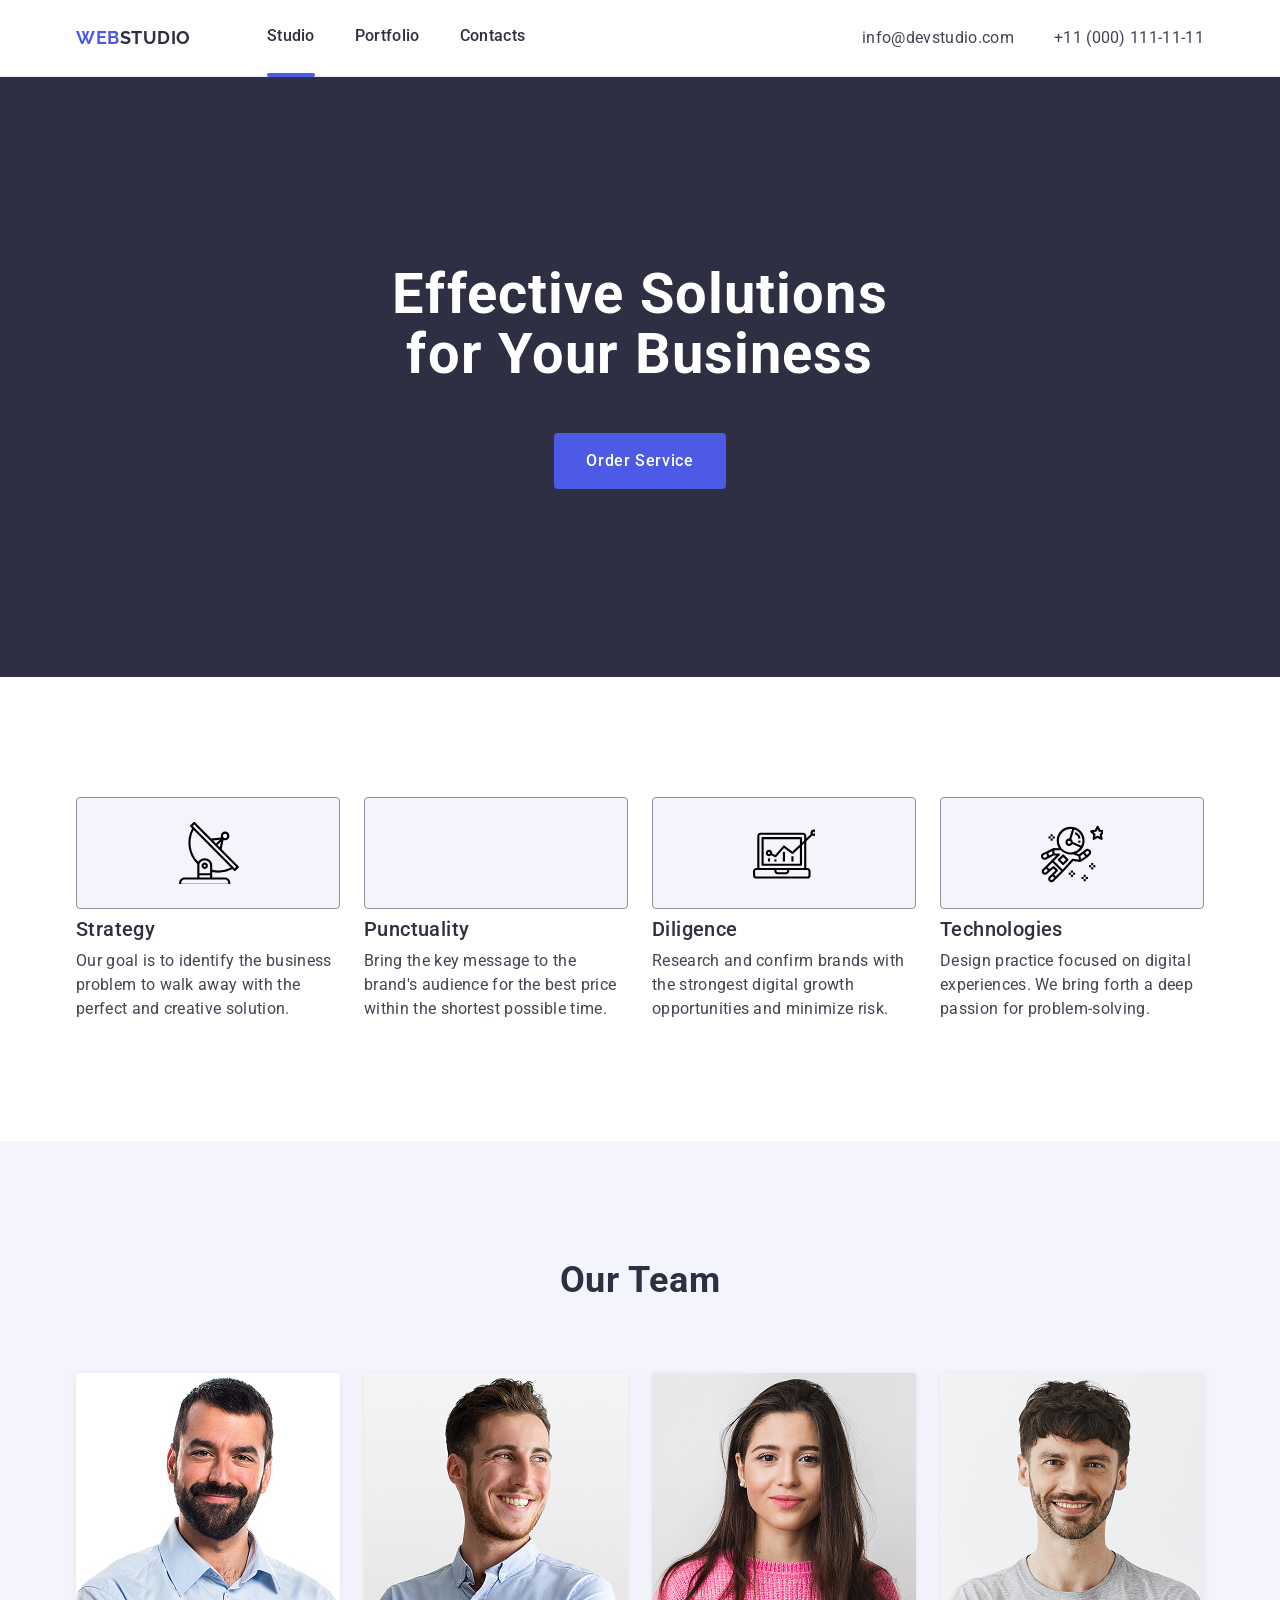
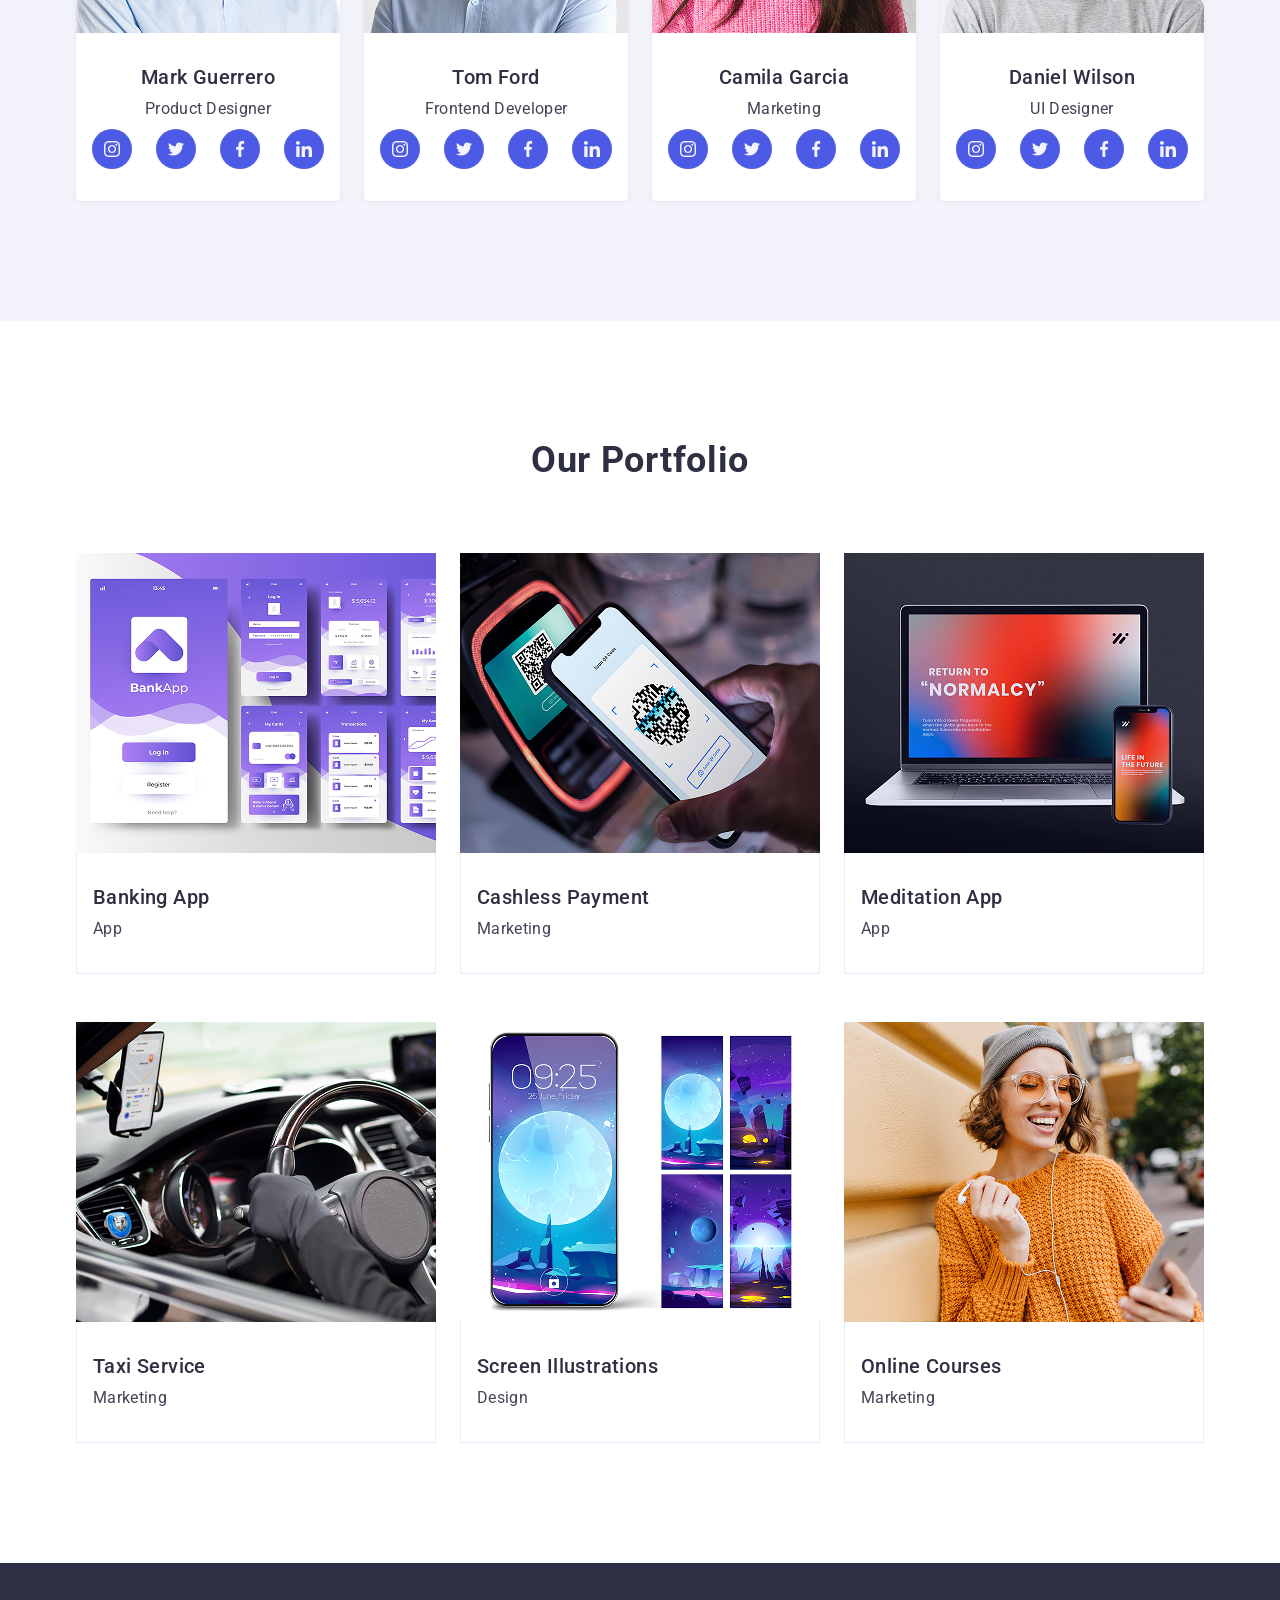
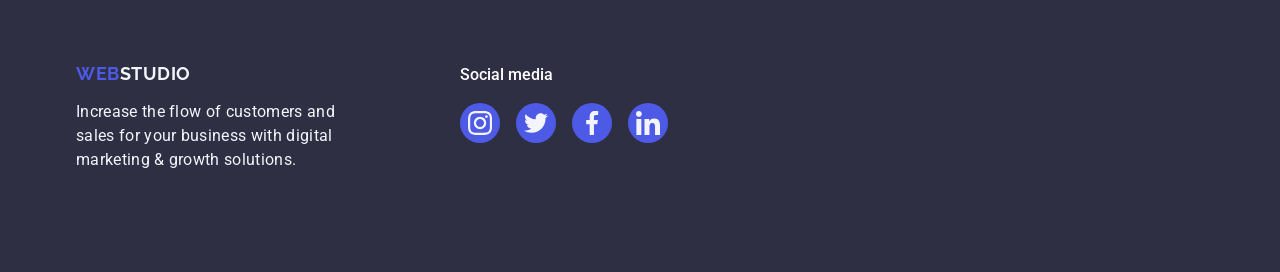
==== commit 16aac6a3: "mb in the first try)" ====
--- a/index.html
+++ b/index.html
@@ -84,7 +84,7 @@
           </li>
           <li class="features-list-item">
              <svg class="features-icon">
-                <use href="./images/icon.svg#icon-clock" width="64" height="64"> </use>
+                <use href="./images/icon.svg#icon-clock-1" width="64" height="64"> </use>
               </svg>
             <h3 class="features-list-title">Punctuality</h3>
             <p class="features-list-text">
@@ -421,7 +421,8 @@
     <footer class="footer">
      
        
-      <div class="container">
+      <div class="container footer-container">
+        <div>
         <a class="footer-logo-link" href="./index.html"
         ><span class="accent">Web</span>Studio</a
       >
@@ -429,28 +430,42 @@
         Increase the flow of customers and sales for your business with digital
         marketing & growth solutions.
       </p>
-      <ul>
-        <li>
-          <svg>
-            <use href="./images/icon.svg#icon-instagram" width="24" height="24"></use>
-          </svg> 
-        </li>
-        <li>
-          <svg>
-            <use href="./images/icon.svg#icon-twitter" width="24" height="24"></use>
-          </svg> 
-        </li>
-        <li>
-          <svg>
-            <use href="./images/icon.svg#icon-facebook" width="24" height="24"></use>
-          </svg> 
-        </li>
-        <li>
-          <svg>
-            <use href="./images/icon.svg#icon-linkedin" width="24" height="24"></use>
-          </svg> 
-        </li>
-      </ul>
+      </div>
+      <div class="footer-social">
+        <h3 class="footer-social-title">
+          Social media
+        </h3>
+        <ul class="footer-social-list">
+          <li class="footer-social-item">
+            <a  href="instagram.com" target="_blank" class="footer-social-icon-link">
+            <svg width="24" height="24">
+              <use href="./images/icon.svg#icon-instagram" ></use>
+            </svg>
+            </a>
+          </li>
+          <li class="footer-social-item">
+            <a  href="instagram.com" target="_blank" class="footer-social-icon-link">
+            <svg width="24" height="24">
+              <use href="./images/icon.svg#icon-twitter" ></use>
+            </svg>
+            </a>
+          </li>
+          <li class="footer-social-item">
+            <a  href="instagram.com" target="_blank" class="footer-social-icon-link">
+            <svg width="24" height="24">
+              <use href="./images/icon.svg#icon-facebook" ></use>
+            </svg>
+            </a>
+          </li>
+          <li class="footer-social-item">
+            <a  href="instagram.com" target="_blank" class="footer-social-icon-link">
+            <svg width="24" height="24">
+              <use href="./images/icon.svg#icon-linkedin" ></use>
+            </svg>
+            </a>
+          </li>
+        </ul>
+        </div>
       </div>
      
     </footer>
--- a/css/styles.css
+++ b/css/styles.css
@@ -520,12 +520,18 @@
 
 
 .footer {
+  
   padding: 100px 0;
   background-color: var(--primary-title);
 
 }
 
+.footer-container{
+  display: flex;
+}
+
 .footer-logo-link {
+  display: block;
   font-family: Raleway;
   font-weight: 700;
   font-size: 18px;
@@ -544,4 +550,45 @@
   letter-spacing: 0.02em;
   margin-top: 16px;
   color: #f4f4fd
+}
+
+.footer-social{
+  margin-left: 120px;
+}
+
+.footer-social-title{
+font-family: Roboto;
+  font-weight: 500;
+  font-size: 16px;
+  line-height: 24px;
+  letter-spacing: 2%;
+  color: #ffffff;
+  margin-bottom: 16px;
+}
+
+.footer-social-list{
+  display: flex;
+  column-gap: 16px;
+}
+
+.footer-social-item{
+  
+}
+
+.footer-social-icon-link{
+  width: 40px;
+  height: 40px;
+  display: flex;
+  justify-content: center;
+  align-items: center;
+  border-radius: 50%;
+  background-color: var(--Primary-Brand);
+  fill: #F4F4FD;
+  transition: background-color 250ms cubic-bezier(0.4, 0, 0.2, 1);
+}
+
+.footer-social-icon-link:hover ,
+.footer-social-icon-link:focus{
+  background-color: #31D0AA;
+
 }
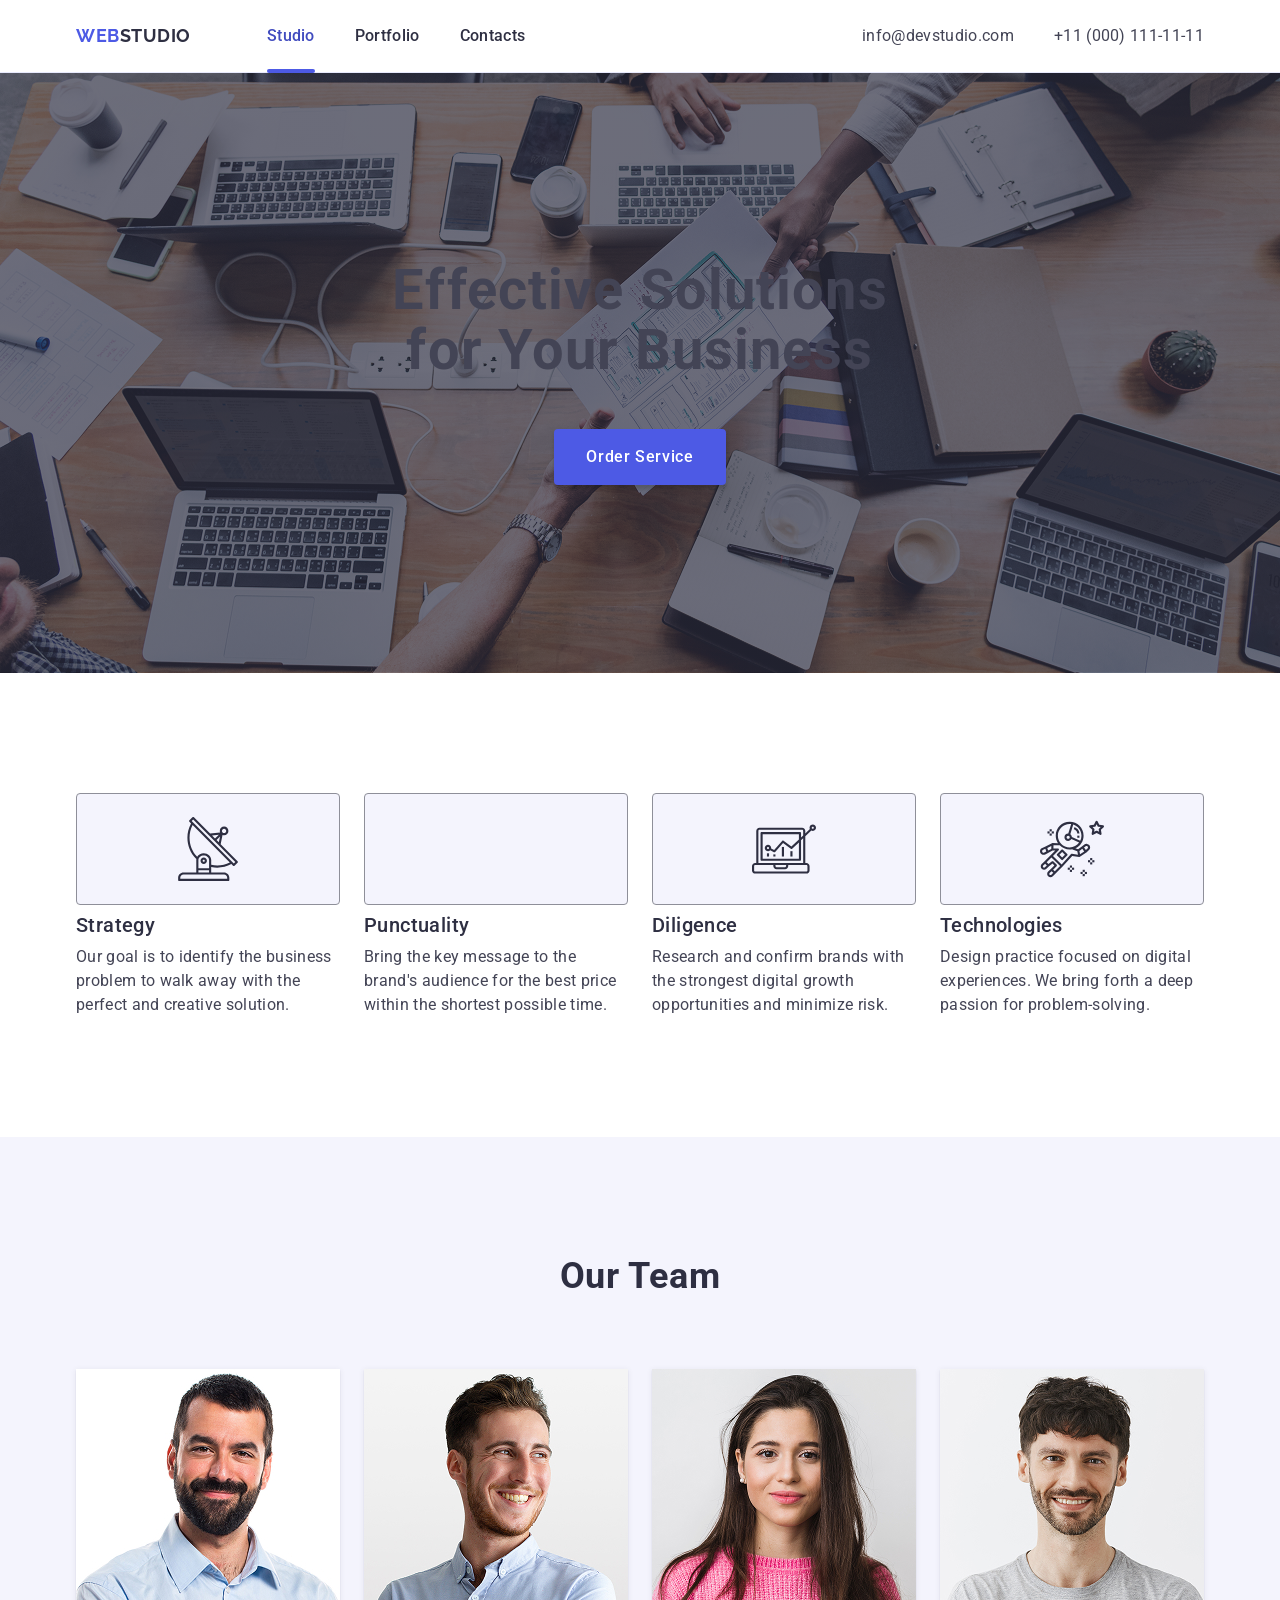
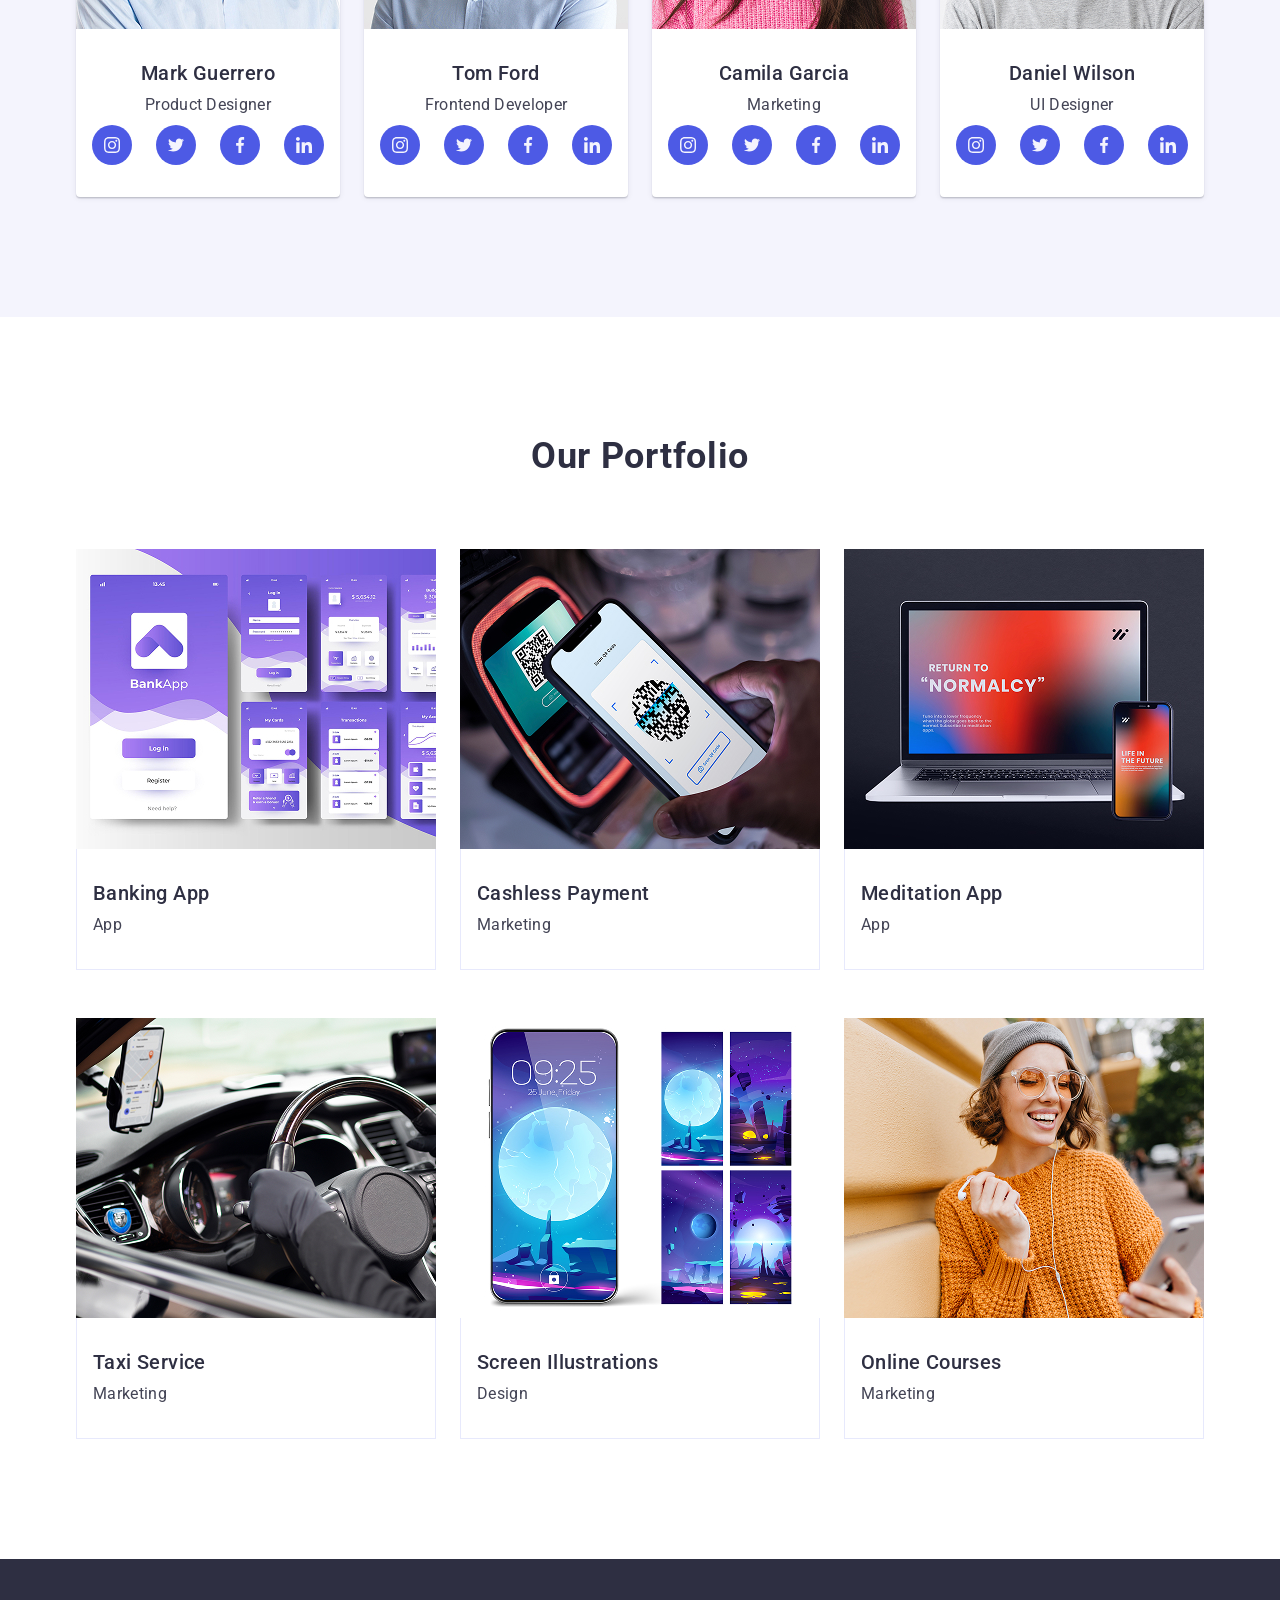
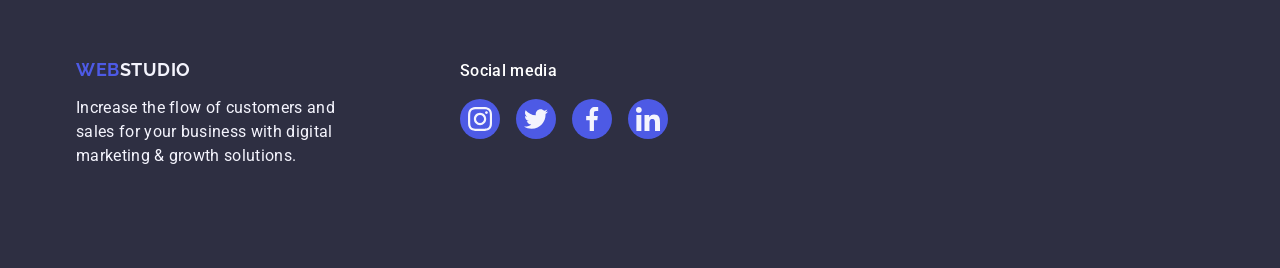
==== commit e05ec19b: "21" ====
--- a/index.html
+++ b/index.html
@@ -29,7 +29,7 @@
       <nav class="nav-link">
         <ul class="nav-list">
           <li class="nav-list-item">
-            <a class="nav-list-link cover" href="#">Studio</a>
+            <a class="nav-list-link current" href="#">Studio</a>
           </li>
           <li class="nav-list-item">
             <a class="nav-list-link" href="#">Portfolio</a>
@@ -73,45 +73,63 @@
           <h2 class="features-title visually-hidden">Our Features</h2>
         <ul class="features-list">
           <li class="features-list-item">
-              <svg class="features-icon">
-                <use href="./images/icon.svg#icon-antenna" width="64" height="64"> </use>
+            <div class="features-icon">
+              <svg width="64" height="64">
+                <use href="./images/icon.svg#icon-antenna" > </use>
               </svg>
+              </div>
             <h3 class="features-list-title">Strategy</h3>
             <p class="features-list-text">
               Our goal is to identify the business problem to walk away with the
               perfect and creative solution.
             </p>
-          </li>
+              
+          </li>
+        
+          
           <li class="features-list-item">
-             <svg class="features-icon">
-                <use href="./images/icon.svg#icon-clock-1" width="64" height="64"> </use>
+            <div class="features-icon">
+             <svg width="64" height="64">
+                <use href="./images/icon.svg#icon-clock-1" > </use>
               </svg>
+              </div>
             <h3 class="features-list-title">Punctuality</h3>
             <p class="features-list-text">
               Bring the key message to the brand's audience for the best price
               within the shortest possible time.
             </p>
-          </li>
+            
+          </li>
+         
+          
           <li class="features-list-item">
-             <svg class="features-icon">
-                <use href="./images/icon.svg#icon-diagram" width="64" height="64"> </use>
+            <div class="features-icon">
+             <svg width="64" height="64">
+                <use href="./images/icon.svg#icon-diagram" > </use>
               </svg>
+              </div>
             <h3 class="features-list-title">Diligence</h3>
             <p class="features-list-text">
               Research and confirm brands with the strongest digital growth
               opportunities and minimize risk.
             </p>
-          </li>
+                
+          </li>
+      
           <li class="features-list-item">
-             <svg class="features-icon">
-                <use class="features-icon-item" href="./images/icon.svg#icon-astronaut" width="64" height="64"> </use>
+            <div class="features-icon">
+             <svg width="64" height="64">
+                <use href="./images/icon.svg#icon-astronaut" > </use>
               </svg>
+              </div>
             <h3 class="features-list-title">Technologies</h3>
             <p class="features-list-text">
               Design practice focused on digital experiences. We bring forth a
               deep passion for problem-solving.
             </p>
-          </li>
+            
+          </li>
+          
         </ul>
         </div>
         
@@ -180,28 +198,28 @@
               <li class="social-list-item">
                 <a class="social-icon-link" href="instagram.com" target="_blank">
                 <svg width="16px" height="16px">
-                  <use href="./images/icon.svg#icon-instagram" ></use>
-                </svg>
-                </a>
-              </li>
-               <li class="social-list-item">
-                <a class="social-icon-link" href="instagram.com" target="_blank">
-                <svg width="16px" height="16px">
-                  <use href="./images/icon.svg#icon-twitter" ></use>
-                </svg>
-                </a>
-              </li>
-               <li class="social-list-item">
-                <a class="social-icon-link" href="instagram.com" target="_blank">
-                <svg width="16px" height="16px">
-                  <use href="./images/icon.svg#icon-facebook" ></use>
+                  <use href="images/icon.svg#icon-instagram" ></use>
+                </svg>
+                </a>
+              </li>
+               <li class="social-list-item">
+                <a class="social-icon-link" href="instagram.com" target="_blank">
+                <svg width="16px" height="16px">
+                  <use href="images/icon.svg#icon-twitter" ></use>
+                </svg>
+                </a>
+              </li>
+               <li class="social-list-item">
+                <a class="social-icon-link" href="instagram.com" target="_blank">
+                <svg width="16px" height="16px">
+                  <use href="images/icon.svg#icon-facebook" ></use>
                 </svg>
                 </a>
               </li>
               <li class="social-list-item">
                 <a class="social-icon-link" href="instagram.com" target="_blank"> 
                 <svg width="16px" height="16px">
-                  <use href="./images/icon.svg#icon-linkedin" ></use>
+                  <use href="images/icon.svg#icon-linkedin" ></use>
                 </svg>
                 </a>
               </li>
@@ -222,28 +240,28 @@
               <li class="social-list-item">
                 <a class="social-icon-link" href="instagram.com" target="_blank">
                 <svg width="16px" height="16px">
-                  <use href="./images/icon.svg#icon-instagram" ></use>
-                </svg>
-                </a>
-              </li>
-               <li class="social-list-item">
-                <a class="social-icon-link" href="instagram.com" target="_blank">
-                <svg width="16px" height="16px">
-                  <use href="./images/icon.svg#icon-twitter" ></use>
-                </svg>
-                </a>
-              </li>
-               <li class="social-list-item">
-                <a class="social-icon-link" href="instagram.com" target="_blank">
-                <svg width="16px" height="16px">
-                  <use href="./images/icon.svg#icon-facebook" ></use>
+                  <use href="images/icon.svg#icon-instagram" ></use>
+                </svg>
+                </a>
+              </li>
+               <li class="social-list-item">
+                <a class="social-icon-link" href="instagram.com" target="_blank">
+                <svg width="16px" height="16px">
+                  <use href="images/icon.svg#icon-twitter" ></use>
+                </svg>
+                </a>
+              </li>
+               <li class="social-list-item">
+                <a class="social-icon-link" href="instagram.com" target="_blank">
+                <svg width="16px" height="16px">
+                  <use href="images/icon.svg#icon-facebook" ></use>
                 </svg>
                 </a>
               </li>
               <li class="social-list-item">
                 <a class="social-icon-link" href="instagram.com" target="_blank"> 
                 <svg width="16px" height="16px">
-                  <use href="./images/icon.svg#icon-linkedin" ></use>
+                  <use href="images/icon.svg#icon-linkedin" ></use>
                 </svg>
                 </a>
               </li>
@@ -264,28 +282,28 @@
               <li class="social-list-item">
                 <a class="social-icon-link" href="instagram.com" target="_blank">
                 <svg width="16px" height="16px">
-                  <use href="./images/icon.svg#icon-instagram" ></use>
-                </svg>
-                </a>
-              </li>
-               <li class="social-list-item">
-                <a class="social-icon-link" href="instagram.com" target="_blank">
-                <svg width="16px" height="16px">
-                  <use href="./images/icon.svg#icon-twitter" ></use>
+                  <use href="images/icon.svg#icon-instagram" ></use>
+                </svg>
+                </a>
+              </li>
+               <li class="social-list-item">
+                <a class="social-icon-link" href="instagram.com" target="_blank">
+                <svg width="16px" height="16px">
+                  <use href="images/icon.svg#icon-twitter" ></use>
                 </svg>
                 </a>
               </li>
                <li class="social-list-item">
                 <a class="social-icon-link" href="instagram.com" target="_blank">
                 <svg width="16px" height="16px" >
-                  <use href="./images/icon.svg#icon-facebook" ></use>
+                  <use href="images/icon.svg#icon-facebook" ></use>
                 </svg>
                 </a>
               </li>
               <li class="social-list-item">
                 <a class="social-icon-link" href="instagram.com" target="_blank"> 
                 <svg width="16px" height="16px">
-                  <use href="./images/icon.svg#icon-linkedin" ></use>
+                  <use href="images/icon.svg#icon-linkedin" ></use>
                 </svg>
                 </a>
               </li>
@@ -305,6 +323,7 @@
          <h2 class="portfolio-title">Our Portfolio</h2>
         <ul class="portfolio-list">
           <li class="portfolio-list-item">
+            <div class="portfolio-img">
             <img 
               src="./images/ourportfolio/bankingapp.jpg"
               alt="Banking App"
@@ -316,12 +335,14 @@
                 Cloud Storage App
               </p>
             </div>
+            </div>
            <div class="portfolio-content">
          <h3 class="portfolio-list-title">Banking App</h3>
             <p class="portfolio-list-text">App</p>
            </div>
           </li>
           <li class="portfolio-list-item">
+            <div class="portfolio-img">
             <img
               src="./images/ourportfolio/CashlessPayment.jpg"
               alt="Cashless Payment"
@@ -334,12 +355,14 @@
                 Cloud Storage App
               </p>
             </div>
+            </div>
              <div class="portfolio-content">
               <h3 class="portfolio-list-title">Cashless Payment</h3>
              <p class="portfolio-list-text">Marketing</p>
             </div>
           </li>
           <li class="portfolio-list-item">
+            <div class="portfolio-img">
             <img
               src="./images/ourportfolio/MeditationApp.jpg"
               alt="Meditation App"
@@ -351,6 +374,7 @@
                 App ·
                 Cloud Storage App
               </p>
+              </div>
             </div>
             <div class="portfolio-content">
               <h3 class="portfolio-list-title">Meditation App</h3>
@@ -358,6 +382,7 @@
             </div>
           </li>
                <li class="portfolio-list-item">
+                <div class="portfolio-img">
             <img
               src="./images/ourportfolio/TaxiService.jpg"
               alt="Taxi Service"
@@ -370,12 +395,14 @@
                 Cloud Storage App
               </p>
             </div>
+            </div>
            <div class="portfolio-content">
              <h3 class="portfolio-list-title">Taxi Service</h3>
             <p class="portfolio-list-text">Marketing</p>
            </div>
           </li>
           <li class="portfolio-list-item">
+            <div class="portfolio-img">
             <img
               src="./images/ourportfolio/ScreenIllustrations.jpg"
               alt="Screen Illustrations"
@@ -388,12 +415,14 @@
                 Cloud Storage App
               </p>
             </div>
+            </div>
             <div class="portfolio-content">
               <h3 class="portfolio-list-title">Screen Illustrations</h3>
             <p class="portfolio-list-text">Design</p>
             </div>
           </li>
           <li class="portfolio-list-item">
+            <div class="portfolio-img">
             <img
               src="./images/ourportfolio/OnlineCourses.jpg"
               alt="Online Courses"
@@ -405,6 +434,7 @@
                 App ·
                 Cloud Storage App
               </p>
+              </div>
             </div>
             <div class="portfolio-content">
               <h3 class="portfolio-list-title">Online Courses</h3>
@@ -432,9 +462,9 @@
       </p>
       </div>
       <div class="footer-social">
-        <h3 class="footer-social-title">
+        <p class="footer-social-title">
           Social media
-        </h3>
+        </p>
         <ul class="footer-social-list">
           <li class="footer-social-item">
             <a  href="instagram.com" target="_blank" class="footer-social-icon-link">
--- a/css/styles.css
+++ b/css/styles.css
@@ -100,6 +100,10 @@
 /* header */
 .header {
   border-bottom: 1px solid #E7E9FC;
+  box-shadow:
+    0px 2px 1px rgba(46, 47, 66, 0.08),
+    0px 1px 1px rgba(46, 47, 66, 0.16),
+    0px 1px 6px rgba(46, 47, 66, 0.08);
 }
 
 
@@ -133,7 +137,7 @@
 }
 
 .nav-list {
- 
+
   display: flex;
   gap: 40px;
   font-weight: 500;
@@ -141,12 +145,12 @@
   line-height: 1.5;
   letter-spacing: 0.02em;
 }
-.nav-list-item {
-
-}
+
+.nav-list-item {}
 
 
 .nav-list-link {
+  position: relative;
   display: block;
   padding: 24px 0;
   font-weight: 500;
@@ -157,19 +161,23 @@
 
 }
 
-.cover::after {
-  position: relative;
-  top: 25px;
-  display: block;
+.current {
+  color: #404bbf;
+}
+
+.current::after {
+  content: "";
+  position: absolute;
+  left: 0;
+  bottom: -1px;
   width: 100%;
   height: 4px;
   border-radius: 2px;
   background-color: var(--Primary-Brand);
-  content: "";
 }
 
 .nav-list-link:hover,
-.nav-list-l.social-icon-link {
+.nav-list-link:focus {
   color: #404bbf;
 }
 
@@ -213,15 +221,18 @@
 /* hero-section */
 
 .hero-section {
- 
+
+  max-width: 1440px;
+  margin: 0 auto;
   padding: 188px 0;
-  background-color: #2e2f42;
-  color: #ffffff;
-   
-  background-image: linear-gradient(rgba(46, 47, 66, 0.7)) ,url(../images/people-office\ 1.jpg) ;
+
+  background-image:
+    linear-gradient(rgba(46, 47, 66, 0.7), rgba(46, 47, 66, 0.7)),
+    url("../images/people-office.jpg");
+
   background-repeat: no-repeat;
-  background-size: 1440px;
   background-position: center;
+  background-size: cover;
 
 }
 
@@ -229,7 +240,7 @@
   display: flex;
   flex-direction: column;
   align-items: center;
-  
+
 }
 
 .hero-title {
@@ -254,6 +265,7 @@
   cursor: pointer;
   border-radius: 4px;
   transition: background-color 250ms cubic-bezier(0.4, 0, 0.2, 1);
+  box-shadow: 0px 4px 4px rgba(0, 0, 0, 0.15);
 
 }
 
@@ -288,22 +300,21 @@
 }
 
 .features-icon {
-  position: relative;
-  display: block;
-  width: 264px;
+  display: flex;
+  justify-content: center;
+  align-items: center;
+
   height: 112px;
-  background-color: #F4F4FD;
-  border: 1px solid #8E8F99;
+  background-color: #f4f4fd;
+  border: 1px solid #8e8f99;
   border-radius: 4px;
-  padding: 24px 100px;
   margin-bottom: 8px;
 
 }
 
-.features-icon-item {
-  background-color: #4d5ae5;
-}
-
+.features-icon svg{
+  fill: var(--primary-title);
+}
 
 .features-list-title {
   margin-bottom: 8px;
@@ -349,9 +360,10 @@
   width: 264px;
   background-color: #ffffff;
   border-radius: 0 0 4px 4px;
-  box-shadow: 0px 2px 1px 0px rgba(46, 47, 66, 0.08);
-  box-shadow: 0px 1px 1px 0px rgba(46, 47, 66, 0.16);
-  box-shadow: 0px 1px 6px 0px rgba(46, 47, 66, 0.08);
+box-shadow:
+    0px 2px 1px rgba(46, 47, 66, 0.08),
+    0px 1px 1px rgba(46, 47, 66, 0.16),
+    0px 1px 6px rgba(46, 47, 66, 0.08);
 }
 
 
@@ -433,16 +445,24 @@
   list-style: none;
 }
 
- .portfolio-list-item{
+.portfolio-list-item {
   position: relative;
   overflow: hidden;
   width: calc((100% - 48px) / 3);
- 
-}
- .portfolio-list-item:hover{
- box-shadow: 0px 2px 1px 0px rgba(46, 47, 66, 0.08);
- box-shadow: 0px 1px 1px 0px rgba(46, 47, 66, 0.16);
- box-shadow: 0px 1px 6px 0px rgba(46, 47, 66, 0.08);
+  transition: box-shadow 250ms cubic-bezier(0.4, 0, 0.2, 1);
+
+}
+
+.portfolio-list-item:hover {
+  box-shadow:
+      0px 2px 1px rgba(46, 47, 66, 0.08),
+      0px 1px 1px rgba(46, 47, 66, 0.16),
+      0px 1px 6px rgba(46, 47, 66, 0.08);
+}
+
+.portfolio-img{
+  position: relative;
+    overflow: hidden;
 }
 
 .portfolio-overlay {
@@ -453,15 +473,15 @@
   left: 0;
   background-color: var(--Primary-Brand);
   transform: translateY(100%);
-  transition: 250ms cubic-bezier(0.4, 0, 0.2, 1);
-  opacity: 0;
+  transition: transform 250ms cubic-bezier(0.4, 0, 0.2, 1),
+      opacity 250ms cubic-bezier(0.4, 0, 0.2, 1);
   overflow: auto;
 }
 
 .portfolio-list-item:hover .portfolio-overlay {
   opacity: 1;
   transform: translateY(0%);
- 
+
 }
 
 .portfolio-overlay-text {
@@ -520,13 +540,13 @@
 
 
 .footer {
-  
+
   padding: 100px 0;
   background-color: var(--primary-title);
 
 }
 
-.footer-container{
+.footer-container {
   display: flex;
 }
 
@@ -552,30 +572,28 @@
   color: #f4f4fd
 }
 
-.footer-social{
+.footer-social {
   margin-left: 120px;
 }
 
-.footer-social-title{
-font-family: Roboto;
+.footer-social-title {
+  font-family: Roboto;
   font-weight: 500;
   font-size: 16px;
   line-height: 24px;
-  letter-spacing: 2%;
+  letter-spacing: 0.02em;
   color: #ffffff;
   margin-bottom: 16px;
 }
 
-.footer-social-list{
+.footer-social-list {
   display: flex;
   column-gap: 16px;
 }
 
-.footer-social-item{
-  
-}
-
-.footer-social-icon-link{
+.footer-social-item {}
+
+.footer-social-icon-link {
   width: 40px;
   height: 40px;
   display: flex;
@@ -587,8 +605,8 @@
   transition: background-color 250ms cubic-bezier(0.4, 0, 0.2, 1);
 }
 
-.footer-social-icon-link:hover ,
-.footer-social-icon-link:focus{
+.footer-social-icon-link:hover,
+.footer-social-icon-link:focus {
   background-color: #31D0AA;
 
 }
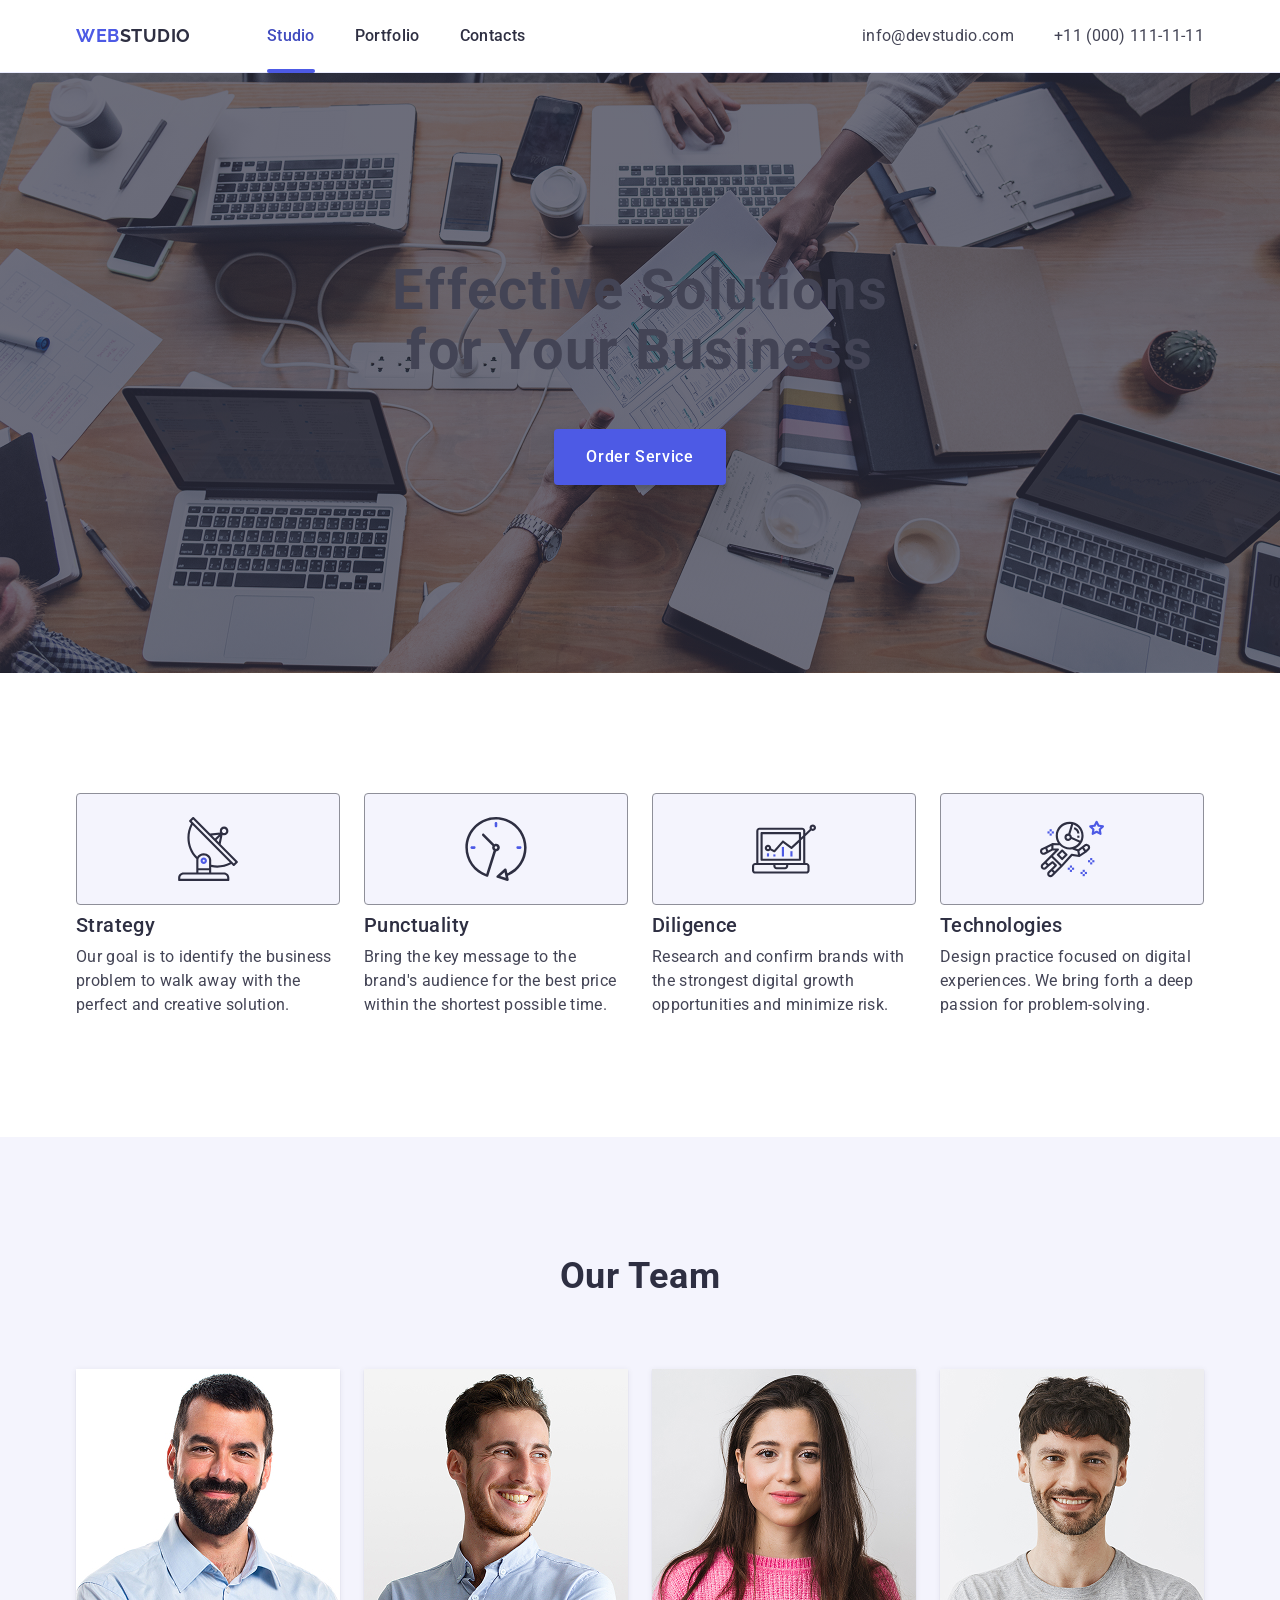
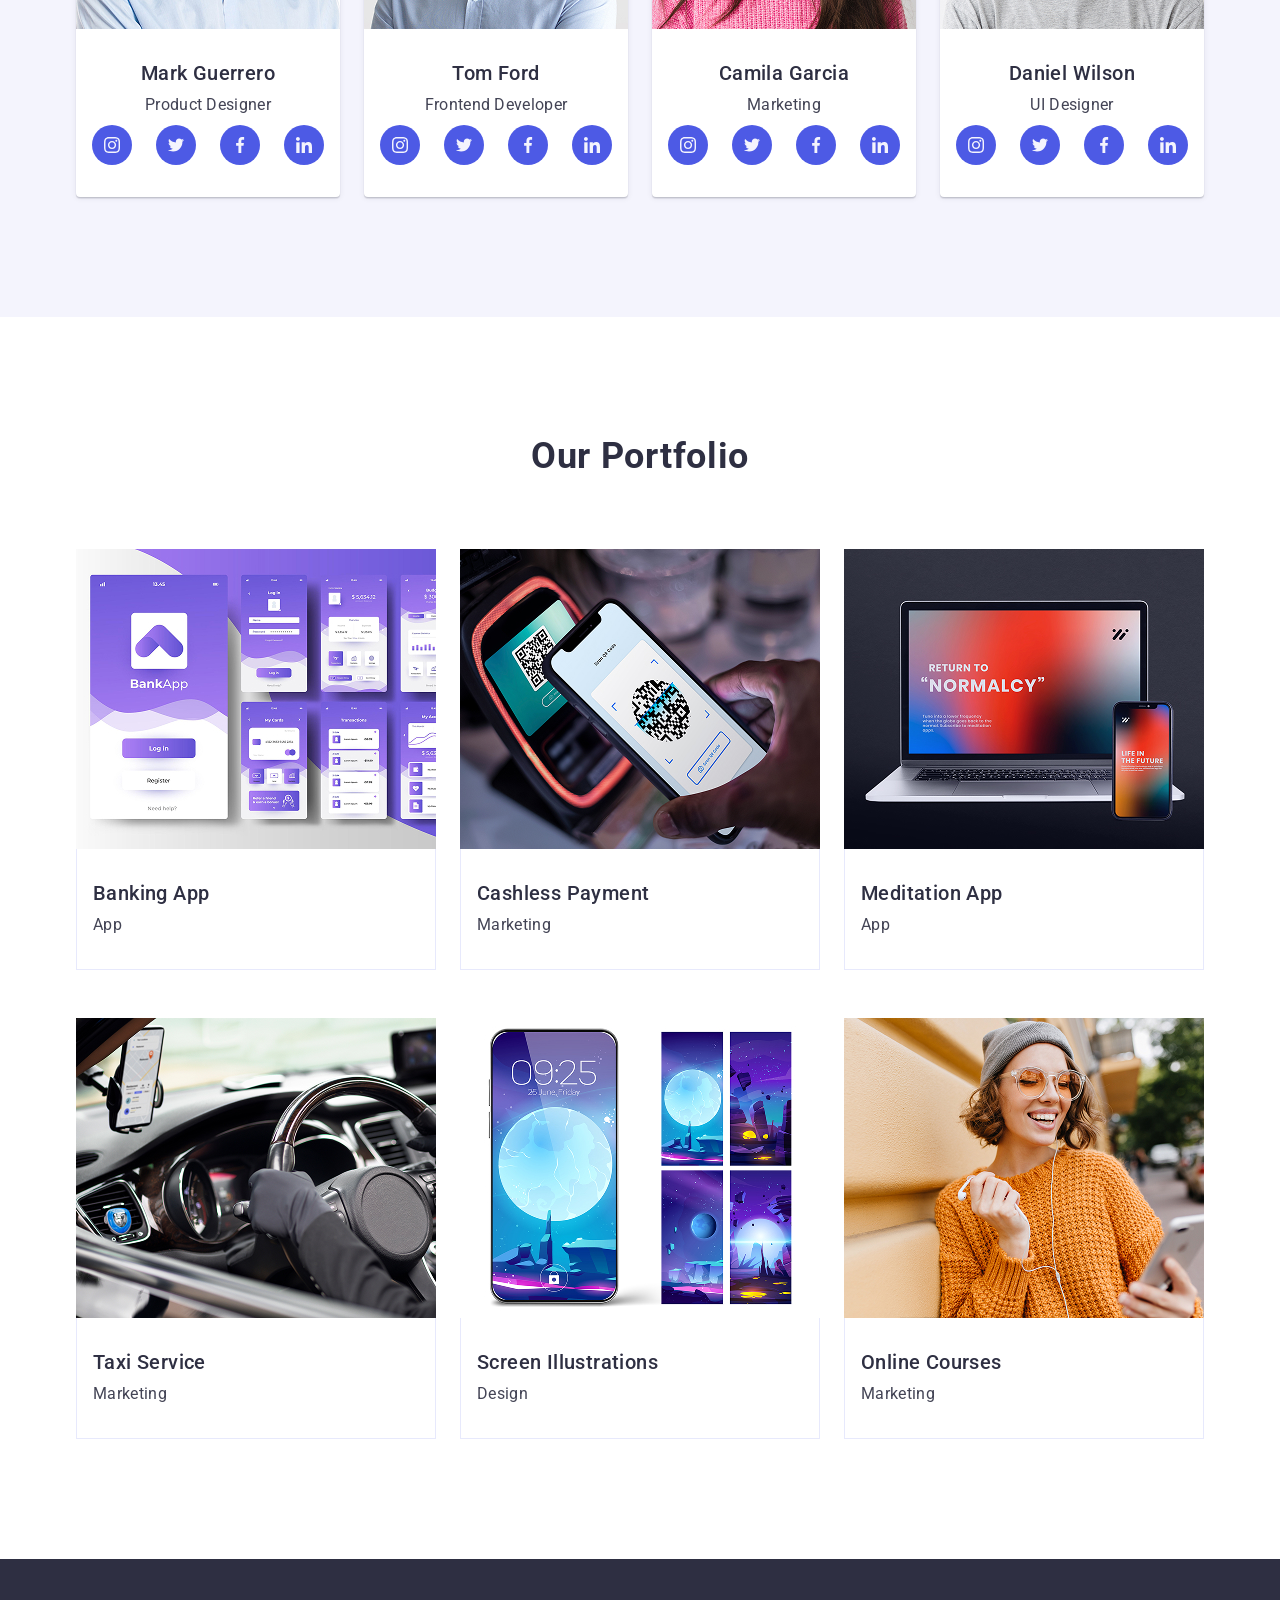
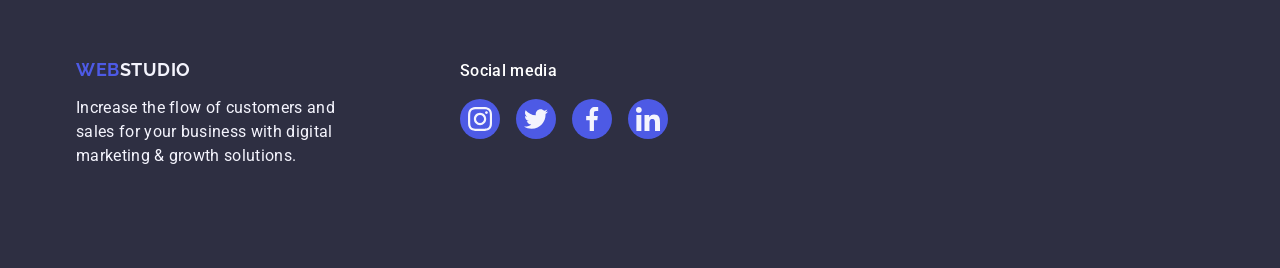
==== commit 1bbfb93e: "1" ====
--- a/index.html
+++ b/index.html
@@ -75,7 +75,7 @@
           <li class="features-list-item">
             <div class="features-icon">
               <svg width="64" height="64">
-                <use href="./images/icon.svg#icon-antenna" > </use>
+                <use href="./images/icons.svg#icon-antenna" > </use>
               </svg>
               </div>
             <h3 class="features-list-title">Strategy</h3>
@@ -90,7 +90,7 @@
           <li class="features-list-item">
             <div class="features-icon">
              <svg width="64" height="64">
-                <use href="./images/icon.svg#icon-clock-1" > </use>
+                <use href="./images/icons.svg#icon-clock-1" > </use>
               </svg>
               </div>
             <h3 class="features-list-title">Punctuality</h3>
@@ -105,7 +105,7 @@
           <li class="features-list-item">
             <div class="features-icon">
              <svg width="64" height="64">
-                <use href="./images/icon.svg#icon-diagram" > </use>
+                <use href="./images/icons.svg#icon-diagram" > </use>
               </svg>
               </div>
             <h3 class="features-list-title">Diligence</h3>
@@ -119,7 +119,7 @@
           <li class="features-list-item">
             <div class="features-icon">
              <svg width="64" height="64">
-                <use href="./images/icon.svg#icon-astronaut" > </use>
+                <use href="./images/icons.svg#icon-astronaut" > </use>
               </svg>
               </div>
             <h3 class="features-list-title">Technologies</h3>
@@ -155,28 +155,28 @@
               <li class="social-list-item">
                 <a class="social-icon-link" href="instagram.com" target="_blank">
                 <svg  width="16px" height="16px">
-                  <use href="./images/icon.svg#icon-instagram" ></use>
-                </svg>
-                </a>
-              </li>
-               <li class="social-list-item">
-                <a class="social-icon-link" href="instagram.com" target="_blank">
-                <svg width="16px" height="16px">
-                  <use href="./images/icon.svg#icon-twitter" ></use>
-                </svg>
-                </a>
-              </li>
-               <li class="social-list-item">
-                <a class="social-icon-link" href="instagram.com" target="_blank">
-                <svg width="16px" height="16px">
-                  <use href="./images/icon.svg#icon-facebook" ></use>
+                  <use href="./images/icons.svg#icon-instagram" ></use>
+                </svg>
+                </a>
+              </li>
+               <li class="social-list-item">
+                <a class="social-icon-link" href="instagram.com" target="_blank">
+                <svg width="16px" height="16px">
+                  <use href="./images/icons.svg#icon-twitter" ></use>
+                </svg>
+                </a>
+              </li>
+               <li class="social-list-item">
+                <a class="social-icon-link" href="instagram.com" target="_blank">
+                <svg width="16px" height="16px">
+                  <use href="./images/icons.svg#icon-facebook" ></use>
                 </svg>
                 </a>
               </li>
               <li class="social-list-item">
                 <a class="social-icon-link" href="instagram.com" target="_blank"> 
                 <svg width="16px" height="16px">
-                  <use href="./images/icon.svg#icon-linkedin" ></use>
+                  <use href="./images/icons.svg#icon-linkedin" ></use>
                 </svg>
                 </a>
               </li>
@@ -198,28 +198,28 @@
               <li class="social-list-item">
                 <a class="social-icon-link" href="instagram.com" target="_blank">
                 <svg width="16px" height="16px">
-                  <use href="images/icon.svg#icon-instagram" ></use>
-                </svg>
-                </a>
-              </li>
-               <li class="social-list-item">
-                <a class="social-icon-link" href="instagram.com" target="_blank">
-                <svg width="16px" height="16px">
-                  <use href="images/icon.svg#icon-twitter" ></use>
-                </svg>
-                </a>
-              </li>
-               <li class="social-list-item">
-                <a class="social-icon-link" href="instagram.com" target="_blank">
-                <svg width="16px" height="16px">
-                  <use href="images/icon.svg#icon-facebook" ></use>
+                  <use href="./images/icons.svg#icon-instagram" ></use>
+                </svg>
+                </a>
+              </li>
+               <li class="social-list-item">
+                <a class="social-icon-link" href="instagram.com" target="_blank">
+                <svg width="16px" height="16px">
+                  <use href="./images/icons.svg#icon-twitter" ></use>
+                </svg>
+                </a>
+              </li>
+               <li class="social-list-item">
+                <a class="social-icon-link" href="instagram.com" target="_blank">
+                <svg width="16px" height="16px">
+                  <use href="./images/icons.svg#icon-facebook" ></use>
                 </svg>
                 </a>
               </li>
               <li class="social-list-item">
                 <a class="social-icon-link" href="instagram.com" target="_blank"> 
                 <svg width="16px" height="16px">
-                  <use href="images/icon.svg#icon-linkedin" ></use>
+                  <use href="./images/icons.svg#icon-linkedin" ></use>
                 </svg>
                 </a>
               </li>
@@ -240,28 +240,28 @@
               <li class="social-list-item">
                 <a class="social-icon-link" href="instagram.com" target="_blank">
                 <svg width="16px" height="16px">
-                  <use href="images/icon.svg#icon-instagram" ></use>
-                </svg>
-                </a>
-              </li>
-               <li class="social-list-item">
-                <a class="social-icon-link" href="instagram.com" target="_blank">
-                <svg width="16px" height="16px">
-                  <use href="images/icon.svg#icon-twitter" ></use>
-                </svg>
-                </a>
-              </li>
-               <li class="social-list-item">
-                <a class="social-icon-link" href="instagram.com" target="_blank">
-                <svg width="16px" height="16px">
-                  <use href="images/icon.svg#icon-facebook" ></use>
+                  <use href="./images/icons.svg#icon-instagram" ></use>
+                </svg>
+                </a>
+              </li>
+               <li class="social-list-item">
+                <a class="social-icon-link" href="instagram.com" target="_blank">
+                <svg width="16px" height="16px">
+                  <use href="./images/icons.svg#icon-twitter" ></use>
+                </svg>
+                </a>
+              </li>
+               <li class="social-list-item">
+                <a class="social-icon-link" href="instagram.com" target="_blank">
+                <svg width="16px" height="16px">
+                  <use href="./images/icons.svg#icon-facebook" ></use>
                 </svg>
                 </a>
               </li>
               <li class="social-list-item">
                 <a class="social-icon-link" href="instagram.com" target="_blank"> 
                 <svg width="16px" height="16px">
-                  <use href="images/icon.svg#icon-linkedin" ></use>
+                  <use href="./images/icons.svg#icon-linkedin" ></use>
                 </svg>
                 </a>
               </li>
@@ -282,28 +282,28 @@
               <li class="social-list-item">
                 <a class="social-icon-link" href="instagram.com" target="_blank">
                 <svg width="16px" height="16px">
-                  <use href="images/icon.svg#icon-instagram" ></use>
-                </svg>
-                </a>
-              </li>
-               <li class="social-list-item">
-                <a class="social-icon-link" href="instagram.com" target="_blank">
-                <svg width="16px" height="16px">
-                  <use href="images/icon.svg#icon-twitter" ></use>
+                  <use href="./images/icons.svg#icon-instagram" ></use>
+                </svg>
+                </a>
+              </li>
+               <li class="social-list-item">
+                <a class="social-icon-link" href="instagram.com" target="_blank">
+                <svg width="16px" height="16px">
+                  <use href="./images/icons.svg#icon-twitter" ></use>
                 </svg>
                 </a>
               </li>
                <li class="social-list-item">
                 <a class="social-icon-link" href="instagram.com" target="_blank">
                 <svg width="16px" height="16px" >
-                  <use href="images/icon.svg#icon-facebook" ></use>
+                  <use href="./images/icons.svg#icon-facebook" ></use>
                 </svg>
                 </a>
               </li>
               <li class="social-list-item">
                 <a class="social-icon-link" href="instagram.com" target="_blank"> 
                 <svg width="16px" height="16px">
-                  <use href="images/icon.svg#icon-linkedin" ></use>
+                  <use href="./images/icons.svg#icon-linkedin" ></use>
                 </svg>
                 </a>
               </li>
@@ -469,28 +469,28 @@
           <li class="footer-social-item">
             <a  href="instagram.com" target="_blank" class="footer-social-icon-link">
             <svg width="24" height="24">
-              <use href="./images/icon.svg#icon-instagram" ></use>
+              <use href="./images/icons.svg#icon-instagram" ></use>
             </svg>
             </a>
           </li>
           <li class="footer-social-item">
             <a  href="instagram.com" target="_blank" class="footer-social-icon-link">
             <svg width="24" height="24">
-              <use href="./images/icon.svg#icon-twitter" ></use>
+              <use href="./images/icons.svg#icon-twitter" ></use>
             </svg>
             </a>
           </li>
           <li class="footer-social-item">
             <a  href="instagram.com" target="_blank" class="footer-social-icon-link">
             <svg width="24" height="24">
-              <use href="./images/icon.svg#icon-facebook" ></use>
+              <use href="./images/icons.svg#icon-facebook" ></use>
             </svg>
             </a>
           </li>
           <li class="footer-social-item">
             <a  href="instagram.com" target="_blank" class="footer-social-icon-link">
             <svg width="24" height="24">
-              <use href="./images/icon.svg#icon-linkedin" ></use>
+              <use href="./images/icons.svg#icon-linkedin" ></use>
             </svg>
             </a>
           </li>
--- a/css/styles.css
+++ b/css/styles.css
@@ -548,6 +548,7 @@
 
 .footer-container {
   display: flex;
+  align-items: baseline;
 }
 
 .footer-logo-link {
@@ -580,7 +581,7 @@
   font-family: Roboto;
   font-weight: 500;
   font-size: 16px;
-  line-height: 24px;
+  line-height: 1.5;
   letter-spacing: 0.02em;
   color: #ffffff;
   margin-bottom: 16px;
